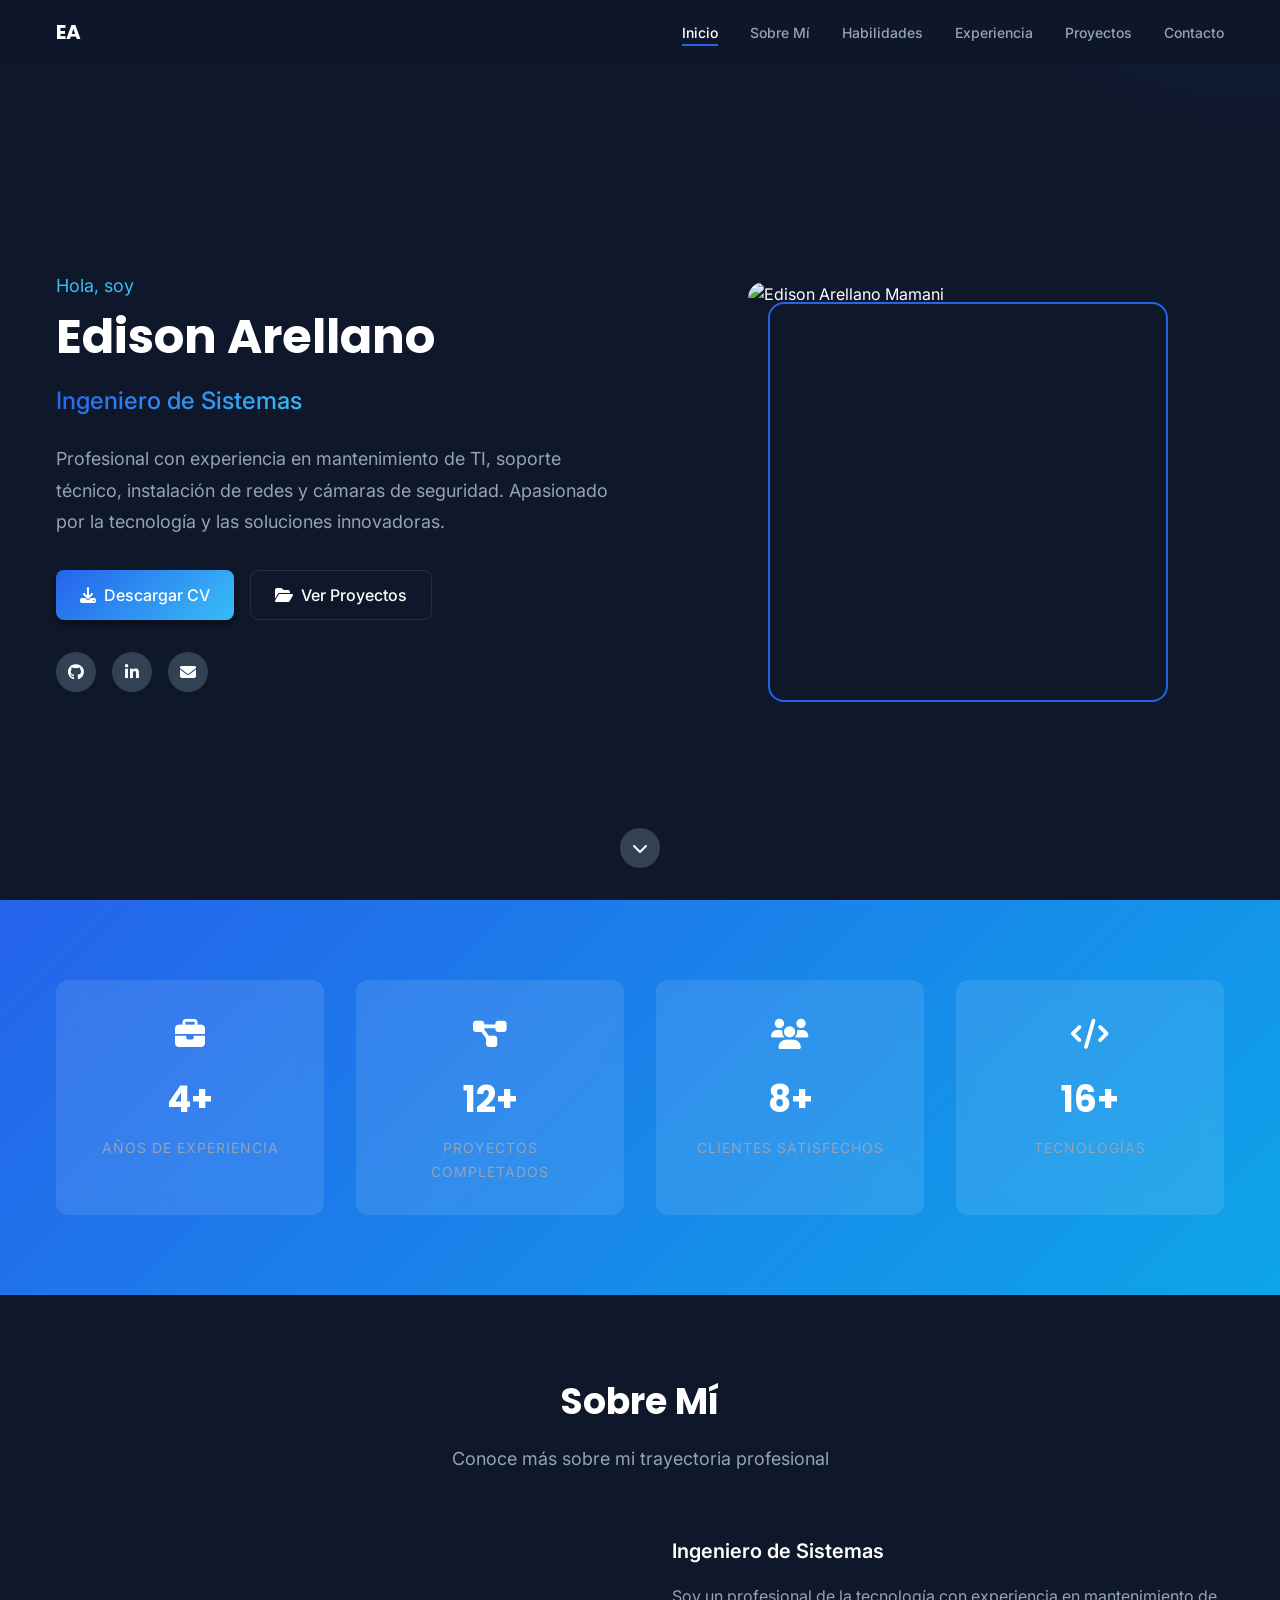
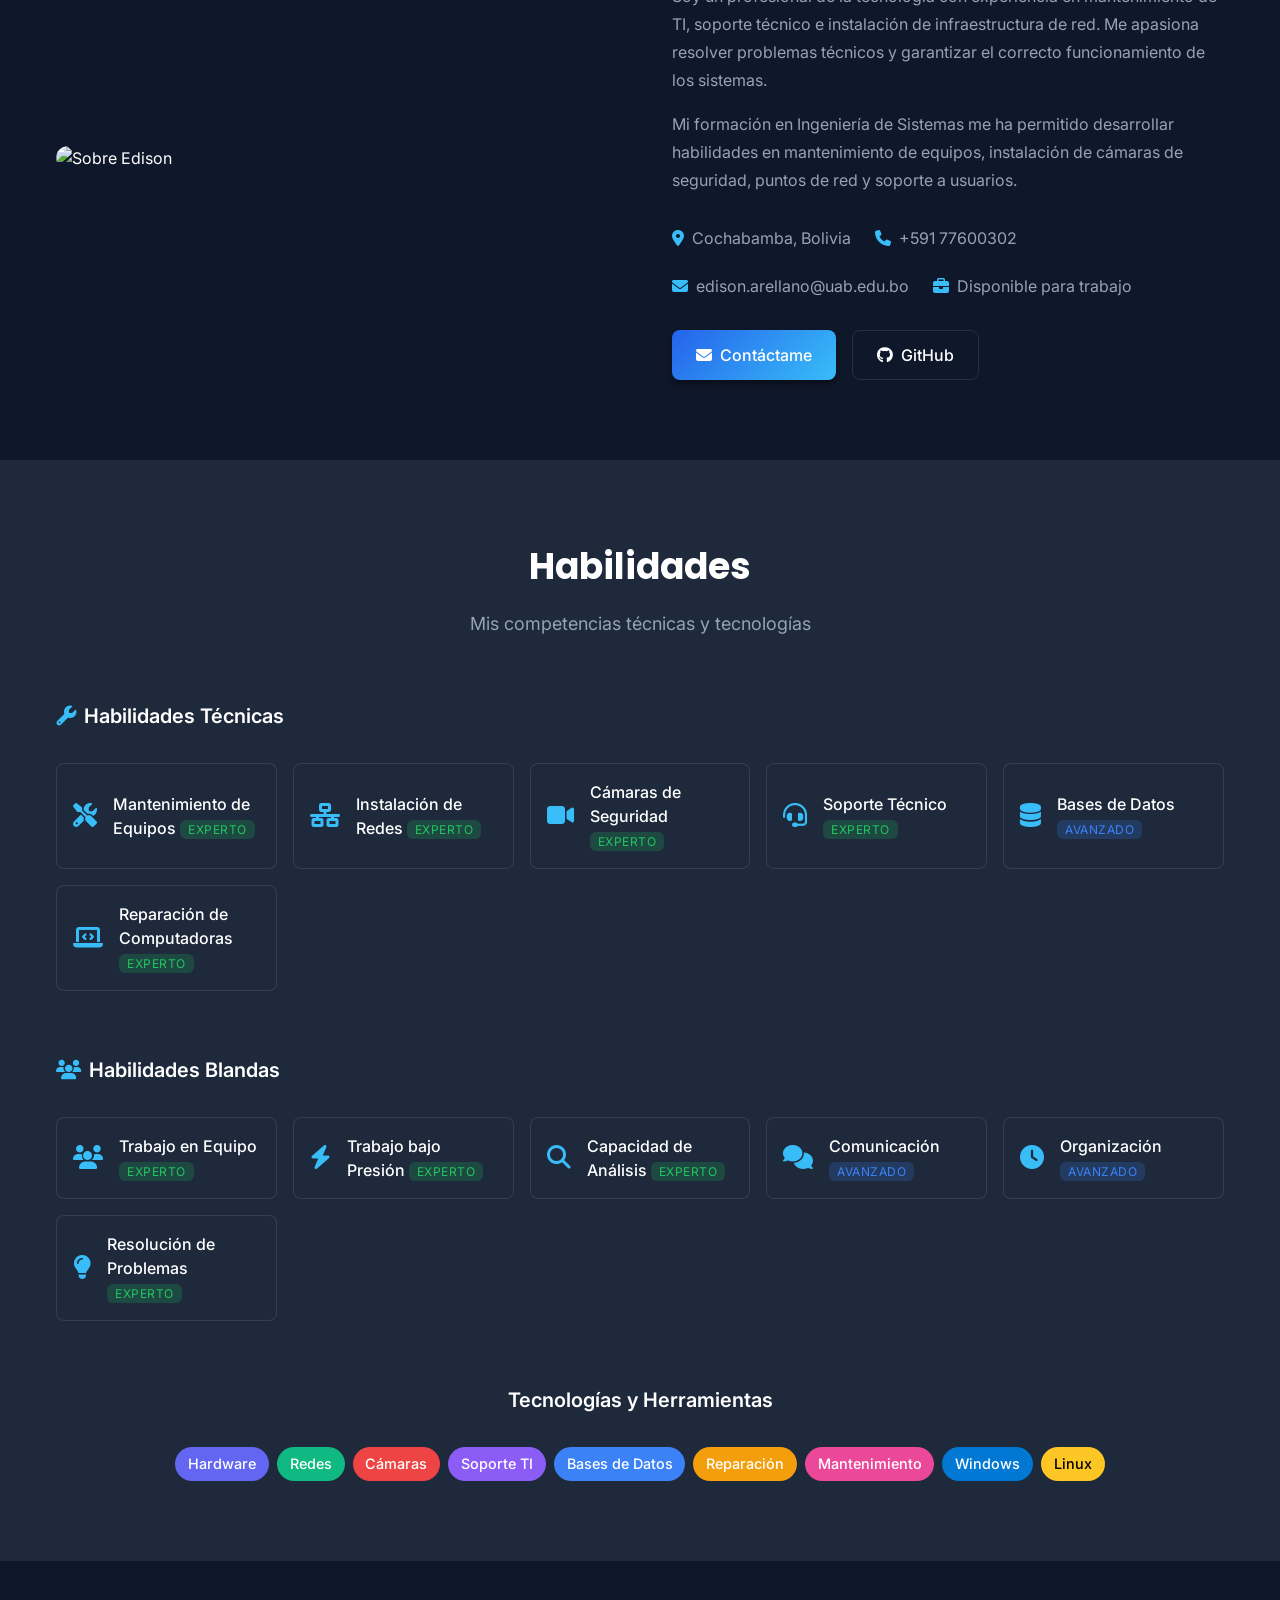
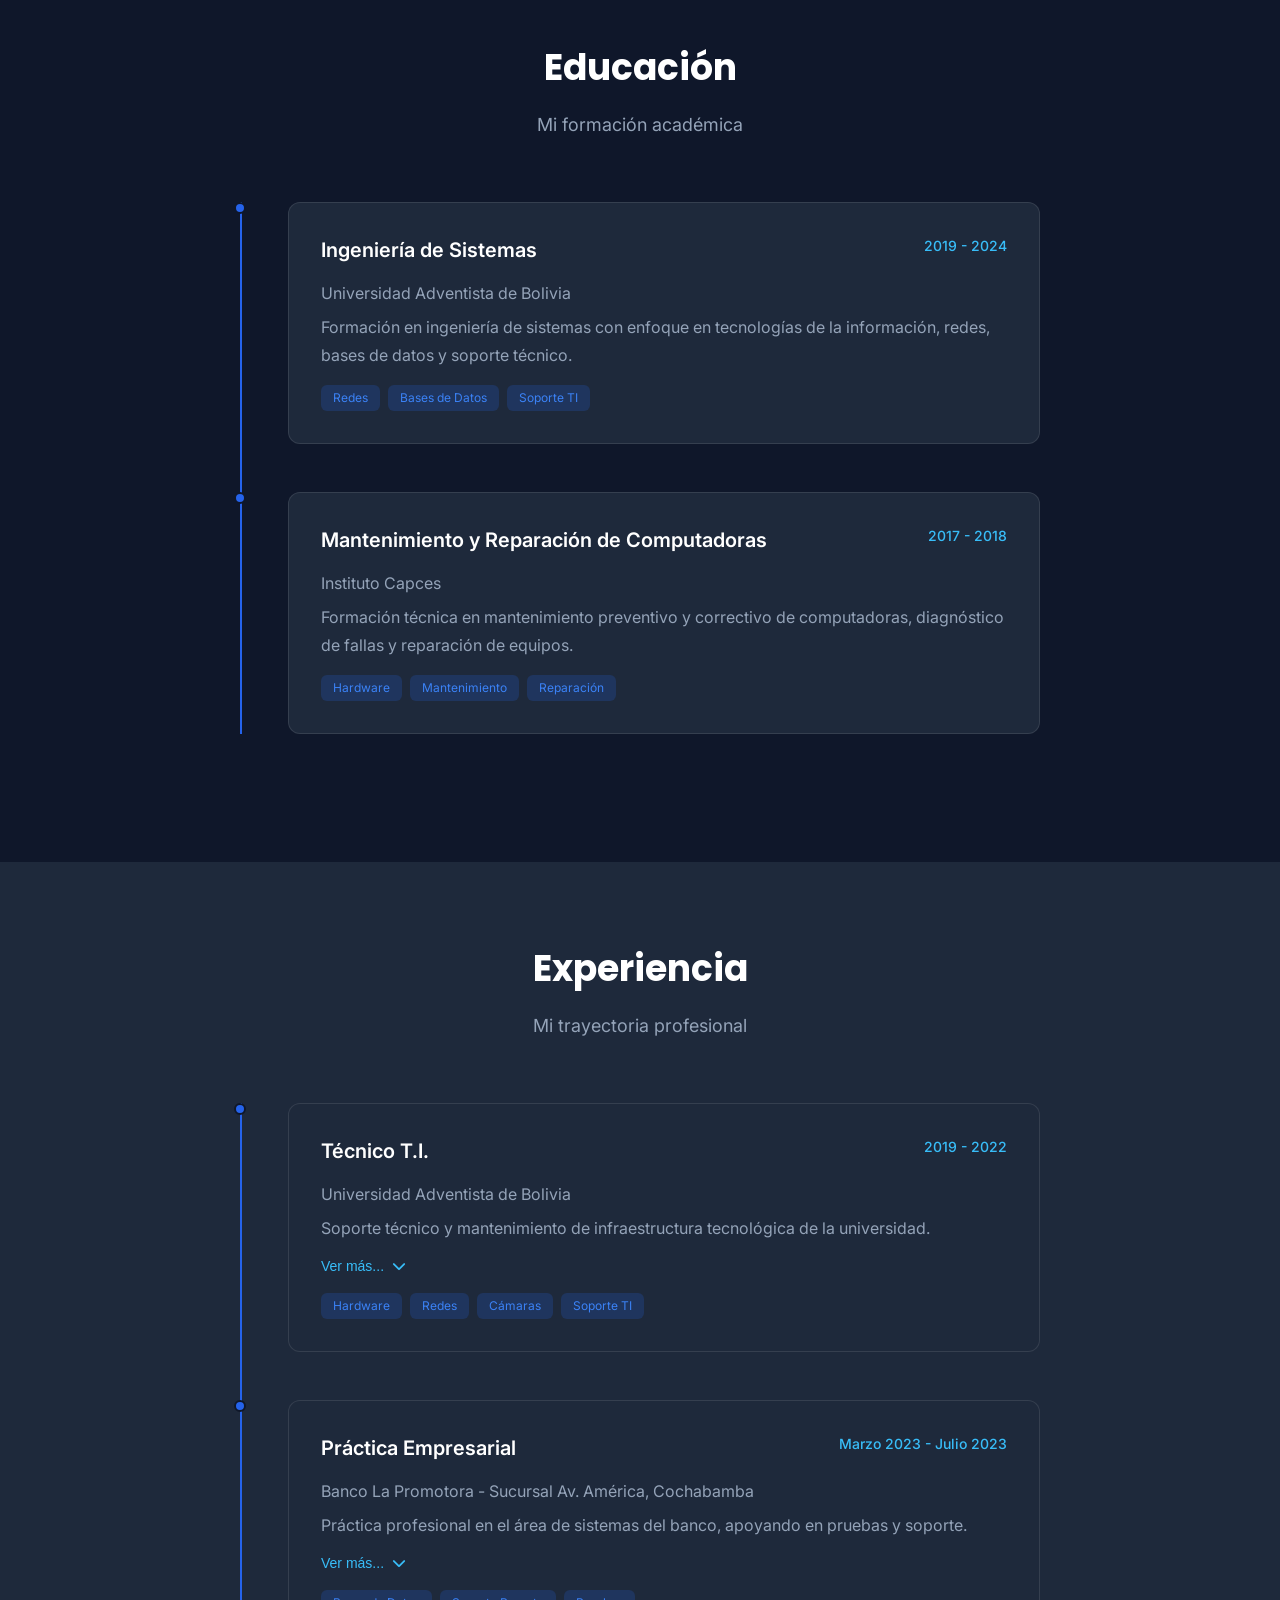
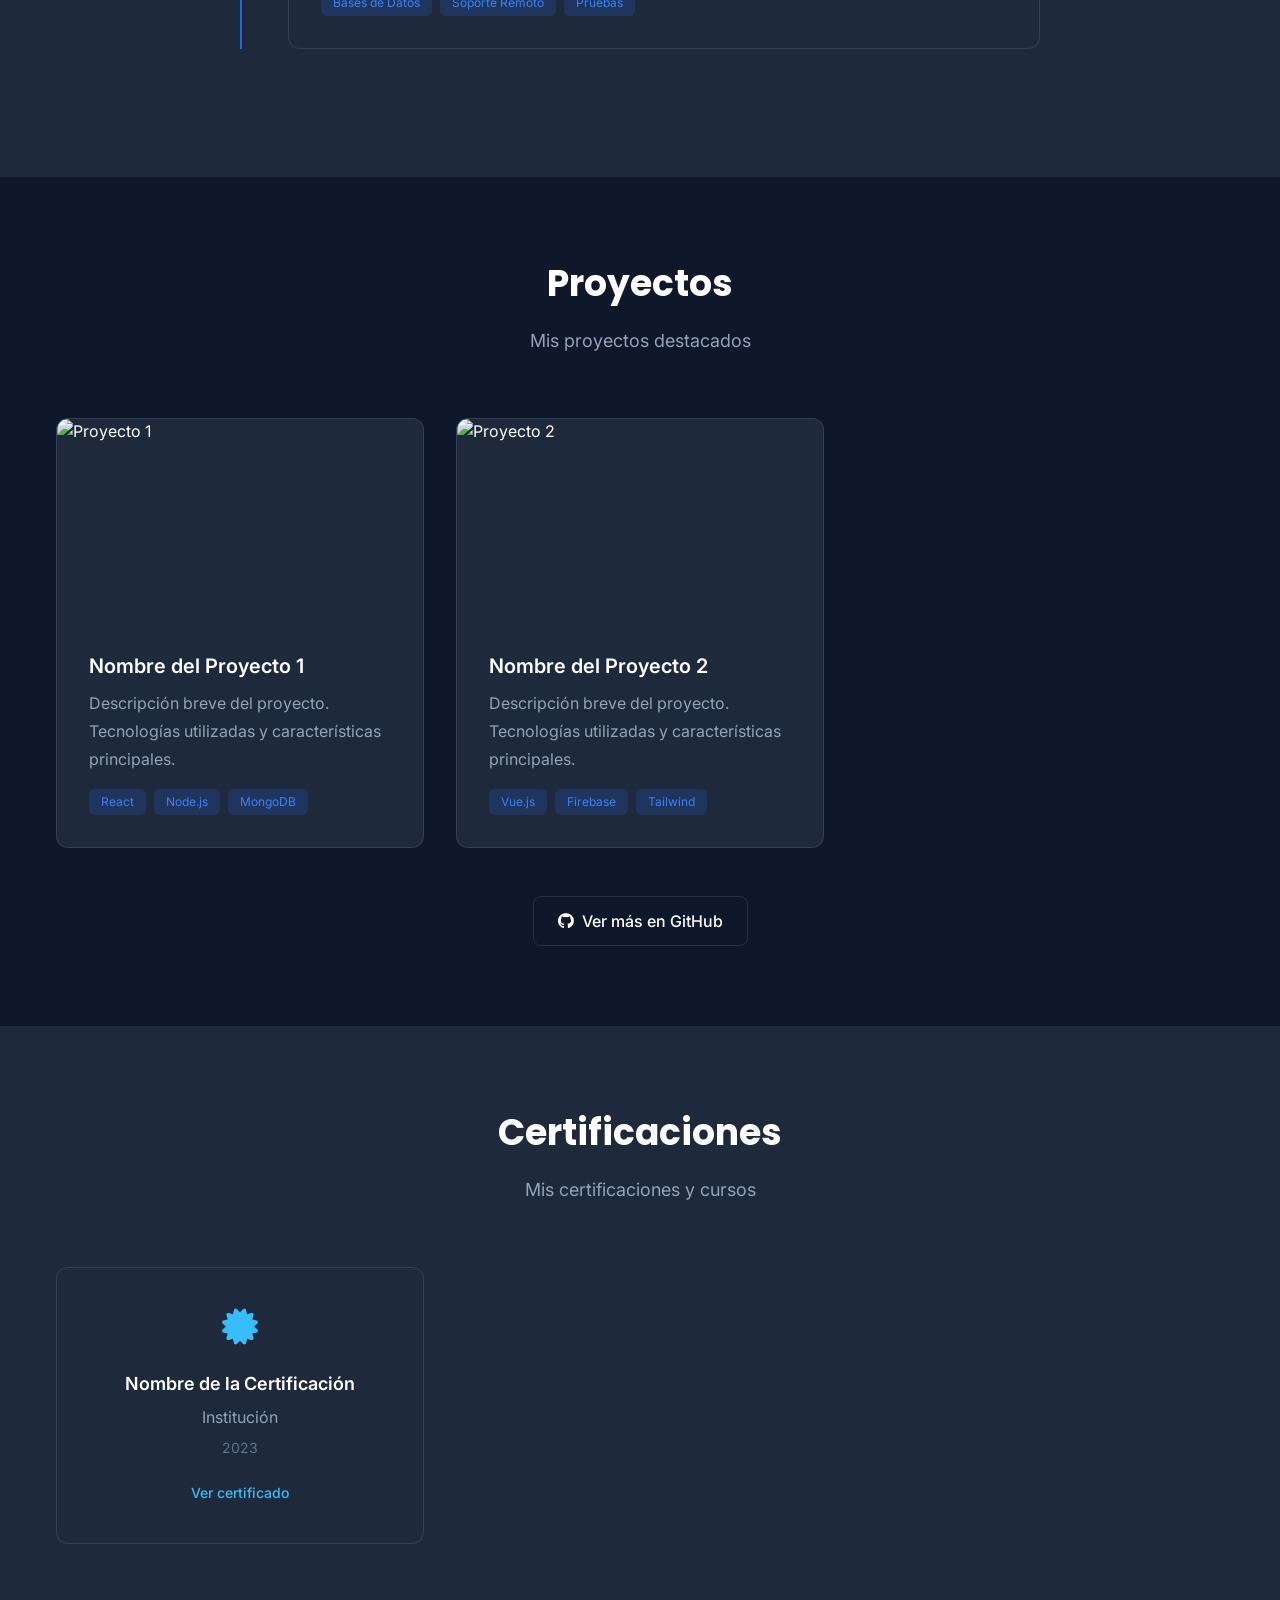
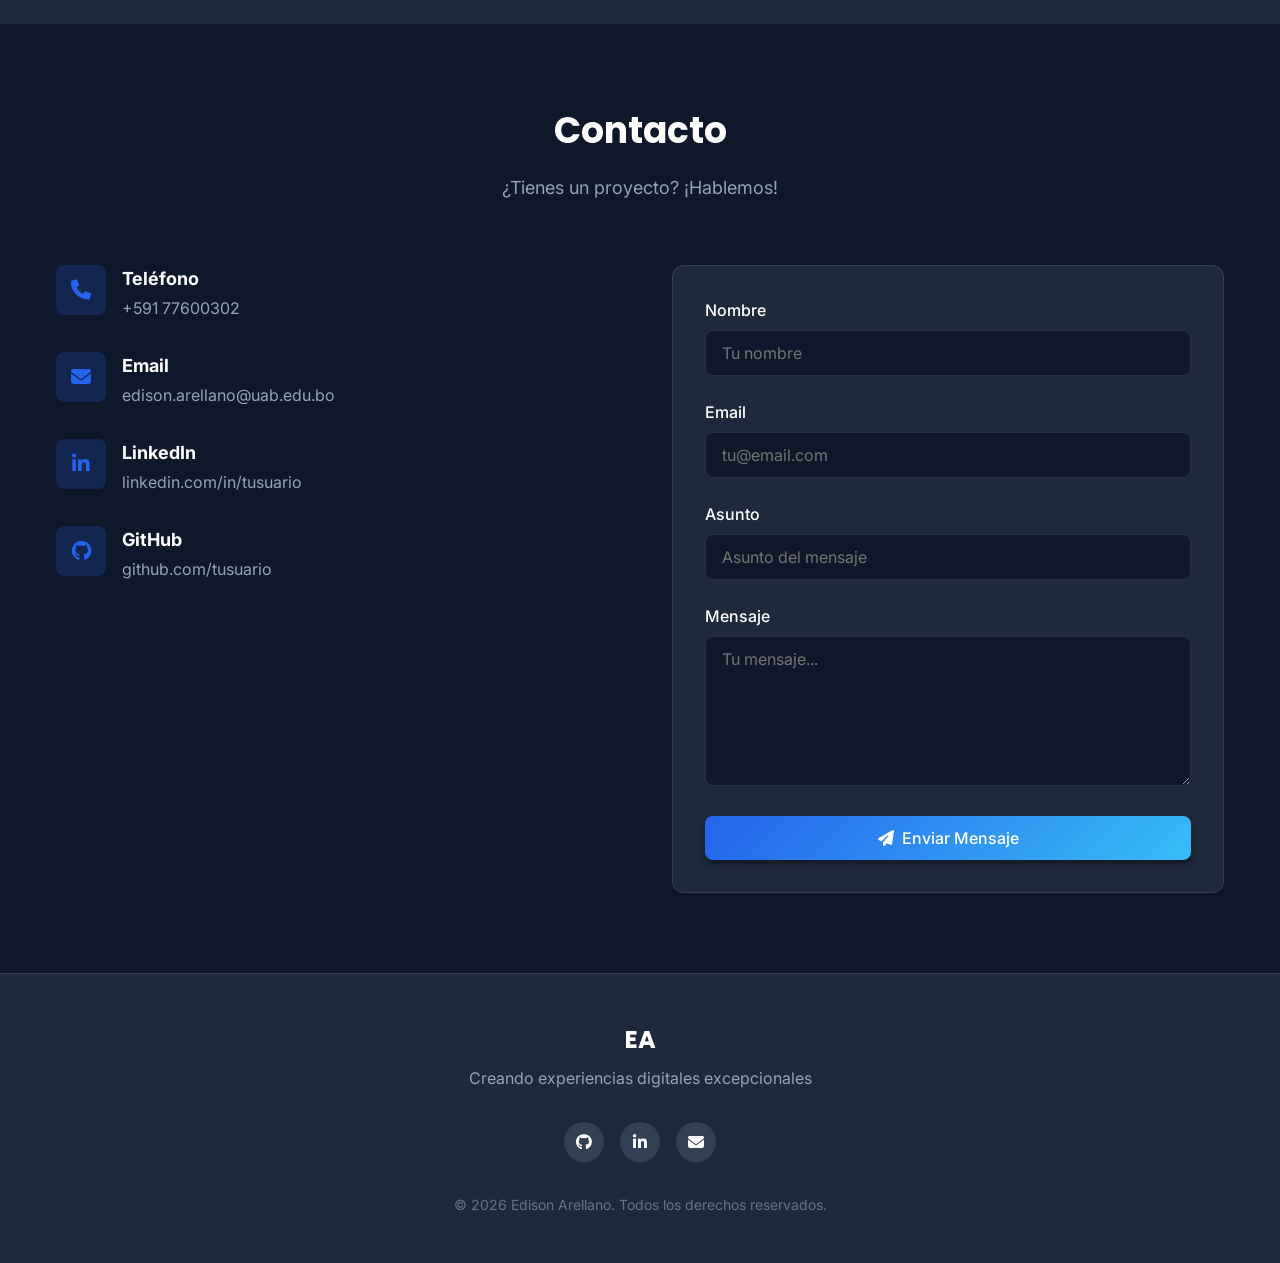
==== index.html @ 8a0ac55f "feat: initial portfolio - Edison Arellano (Ingeniero de Sistemas)" ====
<!DOCTYPE html>
<html lang="es">
<head>
    <meta charset="UTF-8">
    <meta name="viewport" content="width=device-width, initial-scale=1.0">
    <meta http-equiv="X-UA-Compatible" content="ie=edge">
    
    <!-- SEO Meta Tags -->
    <title>Edison Arellano | Ingeniero de Sistemas</title>
    <meta name="description" content="Portafolio profesional de Edison Arellano - Ingeniero de Sistemas con experiencia en mantenimiento de TI, soporte técnico y desarrollo.">
    <meta name="keywords" content="Ingeniero de Sistemas, Técnico TI, Soporte Técnico, Mantenimiento de Computadoras, Redes, Seguridad, Bolivia">
    <meta name="author" content="Edison Arellano">
    
    <!-- Open Graph / Facebook -->
    <meta property="og:type" content="website">
    <meta property="og:url" content="https://tusuario.github.io/portfolio-cv/">
    <meta property="og:title" content="Edison Arellano | Portafolio Profesional">
    <meta property="og:description" content="Ingeniero de Sistemas con experiencia en mantenimiento de TI y soporte técnico.">
    <meta property="og:image" content="assets/images/profile.jpg">
    
    <!-- Twitter -->
    <meta name="twitter:card" content="summary_large_image">
    <meta name="twitter:url" content="https://tusuario.github.io/portfolio-cv/">
    <meta name="twitter:title" content="Edison Arellano | Portafolio Profesional">
    <meta name="twitter:description" content="Ingeniero de Sistemas con experiencia en mantenimiento de TI y soporte técnico.">
    <meta name="twitter:image" content="assets/images/profile.jpg">
    
    <!-- Favicon -->
    <link rel="icon" type="image/png" href="assets/icons/favicon.png">
    
    <!-- Google Fonts -->
    <link rel="preconnect" href="https://fonts.googleapis.com">
    <link rel="preconnect" href="https://fonts.gstatic.com" crossorigin>
    <link href="https://fonts.googleapis.com/css2?family=Inter:wght@300;400;500;600;700&family=Poppins:wght@400;500;600;700&display=swap" rel="stylesheet">
    
    <!-- Font Awesome -->
    <link rel="stylesheet" href="https://cdnjs.cloudflare.com/ajax/libs/font-awesome/6.4.0/css/all.min.css">
    
    <!-- AOS (Animate On Scroll) -->
    <link href="https://unpkg.com/aos@2.3.1/dist/aos.css" rel="stylesheet">
    
    <!-- Custom CSS -->
    <link rel="stylesheet" href="assets/css/variables.css">
    <link rel="stylesheet" href="assets/css/style.css">
    <link rel="stylesheet" href="assets/css/responsive.css">
    <link rel="stylesheet" href="assets/css/animations.css">
    
    <!-- Schema.org -->
    <script type="application/ld+json">
    {
        "@context": "https://schema.org",
        "@type": "Person",
        "name": "Edison Arellano",
        "jobTitle": "Ingeniero de Sistemas",
        "url": "https://tusuario.github.io/portfolio-cv",
        "sameAs": [
            "https://github.com/tusuario",
            "https://linkedin.com/in/tusuario"
        ],
        "email": "edison.arellano@uab.edu.bo",
        "telephone": "+59177600302",
        "address": {
            "@type": "PostalAddress",
            "addressLocality": "Cochabamba",
            "addressCountry": "Bolivia"
        },
        "alumniOf": {
            "@type": "EducationalOrganization",
            "name": "Universidad Adventista de Bolivia"
        }
    }
    </script>
</head>
<body>
    <!-- ============================================
         NAVBAR
         ============================================ -->
    <nav class="navbar" id="navbar">
        <div class="container">
            <a href="#" class="nav-logo">
                <span class="logo-text">EA</span>
            </a>
            
            <button class="nav-toggle" id="navToggle" aria-label="Toggle navigation">
                <span class="hamburger"></span>
            </button>
            
            <ul class="nav-menu" id="navMenu">
                <li class="nav-item">
                    <a href="#hero" class="nav-link active">Inicio</a>
                </li>
                <li class="nav-item">
                    <a href="#about" class="nav-link">Sobre Mí</a>
                </li>
                <li class="nav-item">
                    <a href="#skills" class="nav-link">Habilidades</a>
                </li>
                <li class="nav-item">
                    <a href="#experience" class="nav-link">Experiencia</a>
                </li>
                <li class="nav-item">
                    <a href="#projects" class="nav-link">Proyectos</a>
                </li>
                <li class="nav-item">
                    <a href="#contact" class="nav-link">Contacto</a>
                </li>
            </ul>
        </div>
    </nav>

    <!-- ============================================
         HERO SECTION
         ============================================ -->
    <section class="hero" id="hero">
        <div class="container">
            <div class="hero-content" data-aos="fade-up">
                <div class="hero-text">
                    <p class="hero-greeting">Hola, soy</p>
                    <h1 class="hero-name">Edison Arellano</h1>
                    <h2 class="hero-title"><span class="text-gradient">Ingeniero de Sistemas</span></h2>
                    <p class="hero-description">
                        Profesional con experiencia en mantenimiento de TI, soporte técnico, 
                        instalación de redes y cámaras de seguridad. Apasionado por la tecnología 
                        y las soluciones innovadoras.
                    </p>
                    
                    <div class="hero-buttons">
                        <a href="assets/files/CV-Edison-Arellano.pdf" download class="btn btn-primary">
                            <i class="fas fa-download"></i>
                            Descargar CV
                        </a>
                        <a href="#projects" class="btn btn-secondary">
                            <i class="fas fa-folder-open"></i>
                            Ver Proyectos
                        </a>
                    </div>
                    
                    <div class="hero-social">
                        <a href="https://github.com/tusuario" target="_blank" rel="noopener noreferrer" class="social-link" aria-label="GitHub">
                            <i class="fab fa-github"></i>
                        </a>
                        <a href="https://linkedin.com/in/tusuario" target="_blank" rel="noopener noreferrer" class="social-link" aria-label="LinkedIn">
                            <i class="fab fa-linkedin-in"></i>
                        </a>
                        <a href="mailto:edison.arellano@uab.edu.bo" class="social-link" aria-label="Email">
                            <i class="fas fa-envelope"></i>
                        </a>
                    </div>
                </div>
                
                <div class="hero-image" data-aos="fade-left" data-aos-delay="200">
                    <div class="image-wrapper">
                        <img src="assets/images/profile.jpg" alt="Edison Arellano Mamani" class="profile-img">
                        <div class="image-decoration"></div>
                    </div>
                </div>
            </div>
        </div>
        
        <div class="hero-scroll">
            <a href="#metrics" class="scroll-indicator" aria-label="Scroll down">
                <i class="fas fa-chevron-down"></i>
            </a>
        </div>
    </section>

    <!-- ============================================
         KEY METRICS SECTION
         ============================================ -->
    <section class="metrics" id="metrics">
        <div class="container">
            <div class="metrics-grid">
                <div class="metric-item" data-aos="fade-up" data-aos-delay="0">
                    <div class="metric-icon">
                        <i class="fas fa-briefcase"></i>
                    </div>
                    <span class="metric-value" data-count="5">0</span>
                    <span class="metric-label">Años de Experiencia</span>
                </div>
                
                <div class="metric-item" data-aos="fade-up" data-aos-delay="100">
                    <div class="metric-icon">
                        <i class="fas fa-project-diagram"></i>
                    </div>
                    <span class="metric-value" data-count="15">0</span>
                    <span class="metric-label">Proyectos Completados</span>
                </div>
                
                <div class="metric-item" data-aos="fade-up" data-aos-delay="200">
                    <div class="metric-icon">
                        <i class="fas fa-users"></i>
                    </div>
                    <span class="metric-value" data-count="10">0</span>
                    <span class="metric-label">Clientes Satisfechos</span>
                </div>
                
                <div class="metric-item" data-aos="fade-up" data-aos-delay="300">
                    <div class="metric-icon">
                        <i class="fas fa-code"></i>
                    </div>
                    <span class="metric-value" data-count="20">0</span>
                    <span class="metric-label">Tecnologías</span>
                </div>
            </div>
        </div>
    </section>

    <!-- ============================================
         ABOUT SECTION
         ============================================ -->
    <section class="about" id="about">
        <div class="container">
            <div class="section-header" data-aos="fade-up">
                <h2 class="section-title">Sobre Mí</h2>
                <p class="section-subtitle">Conoce más sobre mi trayectoria profesional</p>
            </div>
            
            <div class="about-content">
                <div class="about-image" data-aos="fade-right">
                    <div class="about-img-wrapper">
                        <img src="assets/images/about.jpg" alt="Sobre Edison" class="about-img">
                    </div>
                </div>
                
                <div class="about-text" data-aos="fade-left">
                    <h3 class="about-subtitle">Ingeniero de Sistemas</h3>
                    <p class="about-description">
                        Soy un profesional de la tecnología con experiencia en mantenimiento de TI, 
                        soporte técnico e instalación de infraestructura de red. Me apasiona resolver 
                        problemas técnicos y garantizar el correcto funcionamiento de los sistemas.
                    </p>
                    <p class="about-description">
                        Mi formación en Ingeniería de Sistemas me ha permitido desarrollar habilidades 
                        en mantenimiento de equipos, instalación de cámaras de seguridad, puntos de red 
                        y soporte a usuarios.
                    </p>
                    
                    <div class="about-info">
                        <div class="info-item">
                            <i class="fas fa-map-marker-alt"></i>
                            <span>Cochabamba, Bolivia</span>
                        </div>
                        <div class="info-item">
                            <i class="fas fa-phone"></i>
                            <span>+591 77600302</span>
                        </div>
                        <div class="info-item">
                            <i class="fas fa-envelope"></i>
                            <span>edison.arellano@uab.edu.bo</span>
                        </div>
                        <div class="info-item">
                            <i class="fas fa-briefcase"></i>
                            <span>Disponible para trabajo</span>
                        </div>
                    </div>
                    
                    <div class="about-buttons">
                        <a href="#contact" class="btn btn-primary">
                            <i class="fas fa-envelope"></i>
                            Contáctame
                        </a>
                        <a href="https://github.com/tusuario" target="_blank" rel="noopener noreferrer" class="btn btn-secondary">
                            <i class="fab fa-github"></i>
                            GitHub
                        </a>
                    </div>
                </div>
            </div>
        </div>
    </section>

    <!-- ============================================
         SKILLS SECTION
         ============================================ -->
    <section class="skills" id="skills">
        <div class="container">
            <div class="section-header" data-aos="fade-up">
                <h2 class="section-title">Habilidades</h2>
                <p class="section-subtitle">Mis competencias técnicas y tecnologías</p>
            </div>
            
            <div class="skills-content">
                <!-- Habilidades Técnicas -->
                <div class="skill-category" data-aos="fade-up">
                    <h3 class="category-title">
                        <i class="fas fa-wrench"></i>
                        Habilidades Técnicas
                    </h3>
                    <div class="skills-grid">
                        <div class="skill-item">
                            <div class="skill-icon">
                                <i class="fas fa-tools"></i>
                            </div>
                            <div class="skill-info">
                                <span class="skill-name">Mantenimiento de Equipos</span>
                                <span class="skill-level expert">Experto</span>
                            </div>
                        </div>
                        
                        <div class="skill-item">
                            <div class="skill-icon">
                                <i class="fas fa-network-wired"></i>
                            </div>
                            <div class="skill-info">
                                <span class="skill-name">Instalación de Redes</span>
                                <span class="skill-level expert">Experto</span>
                            </div>
                        </div>
                        
                        <div class="skill-item">
                            <div class="skill-icon">
                                <i class="fas fa-video"></i>
                            </div>
                            <div class="skill-info">
                                <span class="skill-name">Cámaras de Seguridad</span>
                                <span class="skill-level expert">Experto</span>
                            </div>
                        </div>
                        
                        <div class="skill-item">
                            <div class="skill-icon">
                                <i class="fas fa-headset"></i>
                            </div>
                            <div class="skill-info">
                                <span class="skill-name">Soporte Técnico</span>
                                <span class="skill-level expert">Experto</span>
                            </div>
                        </div>
                        
                        <div class="skill-item">
                            <div class="skill-icon">
                                <i class="fas fa-database"></i>
                            </div>
                            <div class="skill-info">
                                <span class="skill-name">Bases de Datos</span>
                                <span class="skill-level advanced">Avanzado</span>
                            </div>
                        </div>
                        
                        <div class="skill-item">
                            <div class="skill-icon">
                                <i class="fas fa-laptop-code"></i>
                            </div>
                            <div class="skill-info">
                                <span class="skill-name">Reparación de Computadoras</span>
                                <span class="skill-level expert">Experto</span>
                            </div>
                        </div>
                    </div>
                </div>
                
                <!-- Habilidades Blandas -->
                <div class="skill-category" data-aos="fade-up" data-aos-delay="100">
                    <h3 class="category-title">
                        <i class="fas fa-users"></i>
                        Habilidades Blandas
                    </h3>
                    <div class="skills-grid">
                        <div class="skill-item">
                            <div class="skill-icon">
                                <i class="fas fa-users"></i>
                            </div>
                            <div class="skill-info">
                                <span class="skill-name">Trabajo en Equipo</span>
                                <span class="skill-level expert">Experto</span>
                            </div>
                        </div>
                        
                        <div class="skill-item">
                            <div class="skill-icon">
                                <i class="fas fa-bolt"></i>
                            </div>
                            <div class="skill-info">
                                <span class="skill-name">Trabajo bajo Presión</span>
                                <span class="skill-level expert">Experto</span>
                            </div>
                        </div>
                        
                        <div class="skill-item">
                            <div class="skill-icon">
                                <i class="fas fa-search"></i>
                            </div>
                            <div class="skill-info">
                                <span class="skill-name">Capacidad de Análisis</span>
                                <span class="skill-level expert">Experto</span>
                            </div>
                        </div>
                        
                        <div class="skill-item">
                            <div class="skill-icon">
                                <i class="fas fa-comments"></i>
                            </div>
                            <div class="skill-info">
                                <span class="skill-name">Comunicación</span>
                                <span class="skill-level advanced">Avanzado</span>
                            </div>
                        </div>
                        
                        <div class="skill-item">
                            <div class="skill-icon">
                                <i class="fas fa-clock"></i>
                            </div>
                            <div class="skill-info">
                                <span class="skill-name">Organización</span>
                                <span class="skill-level advanced">Avanzado</span>
                            </div>
                        </div>
                        
                        <div class="skill-item">
                            <div class="skill-icon">
                                <i class="fas fa-lightbulb"></i>
                            </div>
                            <div class="skill-info">
                                <span class="skill-name">Resolución de Problemas</span>
                                <span class="skill-level expert">Experto</span>
                            </div>
                        </div>
                    </div>
                </div>
            </div>
            
            <!-- Tech Pills -->
            <div class="tech-pills-section" data-aos="fade-up">
                <h3 class="tech-pills-title">Tecnologías y Herramientas</h3>
                <div class="tech-pills">
                    <span class="tech-pill hardware">Hardware</span>
                    <span class="tech-pill redes">Redes</span>
                    <span class="tech-pill camaras">Cámaras</span>
                    <span class="tech-pill soporte">Soporte TI</span>
                    <span class="tech-pill base-datos">Bases de Datos</span>
                    <span class="tech-pill reparacion">Reparación</span>
                    <span class="tech-pill mantenimiento">Mantenimiento</span>
                    <span class="tech-pill windows">Windows</span>
                    <span class="tech-pill linux">Linux</span>
                </div>
            </div>
        </div>
    </section>

    <!-- ============================================
         EDUCATION SECTION
         ============================================ -->
    <section class="education" id="education">
        <div class="container">
            <div class="section-header" data-aos="fade-up">
                <h2 class="section-title">Educación</h2>
                <p class="section-subtitle">Mi formación académica</p>
            </div>
            
            <div class="timeline">
                <div class="timeline-item" data-aos="fade-up">
                    <div class="timeline-dot"></div>
                    <div class="timeline-content">
                        <div class="timeline-header">
                            <h3 class="timeline-title">Ingeniería de Sistemas</h3>
                            <span class="timeline-date">2019 - 2024</span>
                        </div>
                        <p class="timeline-company">Universidad Adventista de Bolivia</p>
                        <p class="timeline-description">
                            Formación en ingeniería de sistemas con enfoque en tecnologías de la información, 
                            redes, bases de datos y soporte técnico.
                        </p>
                        <div class="tech-tags">
                            <span>Redes</span>
                            <span>Bases de Datos</span>
                            <span>Soporte TI</span>
                        </div>
                    </div>
                </div>
                
                <div class="timeline-item" data-aos="fade-up" data-aos-delay="100">
                    <div class="timeline-dot"></div>
                    <div class="timeline-content">
                        <div class="timeline-header">
                            <h3 class="timeline-title">Mantenimiento y Reparación de Computadoras</h3>
                            <span class="timeline-date">2017 - 2018</span>
                        </div>
                        <p class="timeline-company">Instituto Capces</p>
                        <p class="timeline-description">
                            Formación técnica en mantenimiento preventivo y correctivo de computadoras, 
                            diagnóstico de fallas y reparación de equipos.
                        </p>
                        <div class="tech-tags">
                            <span>Hardware</span>
                            <span>Mantenimiento</span>
                            <span>Reparación</span>
                        </div>
                    </div>
                </div>
            </div>
        </div>
    </section>

    <!-- ============================================
         EXPERIENCE SECTION
         ============================================ -->
    <section class="experience" id="experience">
        <div class="container">
            <div class="section-header" data-aos="fade-up">
                <h2 class="section-title">Experiencia</h2>
                <p class="section-subtitle">Mi trayectoria profesional</p>
            </div>
            
            <div class="timeline">
                <!-- Experiencia 1 -->
                <div class="timeline-item" data-aos="fade-up">
                    <div class="timeline-dot"></div>
                    <div class="timeline-content">
                        <div class="timeline-header">
                            <h3 class="timeline-title">Técnico T.I.</h3>
                            <span class="timeline-date">2019 - 2022</span>
                        </div>
                        <p class="timeline-company">Universidad Adventista de Bolivia</p>
                        <p class="timeline-description">
                            Soporte técnico y mantenimiento de infraestructura tecnológica de la universidad.
                        </p>
                        
                        <div class="timeline-details hidden">
                            <ul class="achievement-list">
                                <li>Mantenimiento y reparación de equipos de cómputo</li>
                                <li>Mantenimiento e instalación de cámaras de seguridad</li>
                                <li>Instalación de puntos de red</li>
                                <li>Soporte técnico a usuarios</li>
                            </ul>
                        </div>
                        
                        <button class="toggle-details-btn" data-target="details-1">
                            <span class="btn-text">Ver más...</span>
                            <i class="fas fa-chevron-down"></i>
                        </button>
                        
                        <div class="tech-tags">
                            <span>Hardware</span>
                            <span>Redes</span>
                            <span>Cámaras</span>
                            <span>Soporte TI</span>
                        </div>
                    </div>
                </div>
                
                <!-- Experiencia 2 -->
                <div class="timeline-item" data-aos="fade-up" data-aos-delay="100">
                    <div class="timeline-dot"></div>
                    <div class="timeline-content">
                        <div class="timeline-header">
                            <h3 class="timeline-title">Práctica Empresarial</h3>
                            <span class="timeline-date">Marzo 2023 - Julio 2023</span>
                        </div>
                        <p class="timeline-company">Banco La Promotora - Sucursal Av. América, Cochabamba</p>
                        <p class="timeline-description">
                            Práctica profesional en el área de sistemas del banco, apoyando en pruebas y soporte.
                        </p>
                        
                        <div class="timeline-details hidden">
                            <ul class="achievement-list">
                                <li>Pruebas al sistema del banco</li>
                                <li>Consultas básicas a la base de datos</li>
                                <li>Soporte remoto a las diferentes oficinas</li>
                            </ul>
                        </div>
                        
                        <button class="toggle-details-btn" data-target="details-2">
                            <span class="btn-text">Ver más...</span>
                            <i class="fas fa-chevron-down"></i>
                        </button>
                        
                        <div class="tech-tags">
                            <span>Bases de Datos</span>
                            <span>Soporte Remoto</span>
                            <span>Pruebas</span>
                        </div>
                    </div>
                </div>
            </div>
        </div>
    </section>

    <!-- ============================================
         PROJECTS SECTION
         ============================================ -->
    <section class="projects" id="projects">
        <div class="container">
            <div class="section-header" data-aos="fade-up">
                <h2 class="section-title">Proyectos</h2>
                <p class="section-subtitle">Mis proyectos destacados</p>
            </div>
            
            <div class="projects-grid">
                <!-- Project 1 -->
                <div class="project-card" data-aos="fade-up" data-aos-delay="0">
                    <div class="project-image">
                        <img src="assets/images/projects/project1.jpg" alt="Proyecto 1">
                        <div class="project-overlay">
                            <div class="project-links">
                                <a href="#" class="project-link" aria-label="Ver demo en vivo">
                                    <i class="fas fa-external-link-alt"></i>
                                </a>
                                <a href="#" class="project-link" aria-label="Ver código fuente">
                                    <i class="fab fa-github"></i>
                                </a>
                            </div>
                        </div>
                    </div>
                    <div class="project-content">
                        <h3 class="project-title">Nombre del Proyecto 1</h3>
                        <p class="project-description">
                            Descripción breve del proyecto. Tecnologías utilizadas y características principales.
                        </p>
                        <div class="project-tech">
                            <span>React</span>
                            <span>Node.js</span>
                            <span>MongoDB</span>
                        </div>
                    </div>
                </div>
                
                <!-- Project 2 -->
                <div class="project-card" data-aos="fade-up" data-aos-delay="100">
                    <div class="project-image">
                        <img src="assets/images/projects/project2.jpg" alt="Proyecto 2">
                        <div class="project-overlay">
                            <div class="project-links">
                                <a href="#" class="project-link" aria-label="Ver demo en vivo">
                                    <i class="fas fa-external-link-alt"></i>
                                </a>
                                <a href="#" class="project-link" aria-label="Ver código fuente">
                                    <i class="fab fa-github"></i>
                                </a>
                            </div>
                        </div>
                    </div>
                    <div class="project-content">
                        <h3 class="project-title">Nombre del Proyecto 2</h3>
                        <p class="project-description">
                            Descripción breve del proyecto. Tecnologías utilizadas y características principales.
                        </p>
                        <div class="project-tech">
                            <span>Vue.js</span>
                            <span>Firebase</span>
                            <span>Tailwind</span>
                        </div>
                    </div>
                </div>
            </div>
            
            <div class="projects-cta" data-aos="fade-up">
                <a href="https://github.com/tusuario" target="_blank" rel="noopener noreferrer" class="btn btn-secondary">
                    <i class="fab fa-github"></i>
                    Ver más en GitHub
                </a>
            </div>
        </div>
    </section>

    <!-- ============================================
         CERTIFICATIONS SECTION
         ============================================ -->
    <section class="certifications" id="certifications">
        <div class="container">
            <div class="section-header" data-aos="fade-up">
                <h2 class="section-title">Certificaciones</h2>
                <p class="section-subtitle">Mis certificaciones y cursos</p>
            </div>
            
            <div class="certifications-grid">
                <div class="certification-card" data-aos="fade-up">
                    <div class="certification-icon">
                        <i class="fas fa-certificate"></i>
                    </div>
                    <h3 class="certification-title">Nombre de la Certificación</h3>
                    <p class="certification-institution">Institución</p>
                    <p class="certification-date">2023</p>
                    <a href="#" class="btn btn-small" target="_blank" rel="noopener noreferrer">
                        Ver certificado
                    </a>
                </div>
            </div>
        </div>
    </section>

    <!-- ============================================
         CONTACT SECTION
         ============================================ -->
    <section class="contact" id="contact">
        <div class="container">
            <div class="section-header" data-aos="fade-up">
                <h2 class="section-title">Contacto</h2>
                <p class="section-subtitle">¿Tienes un proyecto? ¡Hablemos!</p>
            </div>
            
            <div class="contact-content">
                <div class="contact-info" data-aos="fade-right">
                    <div class="contact-item">
                        <div class="contact-icon">
                            <i class="fas fa-phone"></i>
                        </div>
                        <div class="contact-details">
                            <h4>Teléfono</h4>
                            <a href="tel:+59177600302">+591 77600302</a>
                        </div>
                    </div>
                    
                    <div class="contact-item">
                        <div class="contact-icon">
                            <i class="fas fa-envelope"></i>
                        </div>
                        <div class="contact-details">
                            <h4>Email</h4>
                            <a href="mailto:edison.arellano@uab.edu.bo">edison.arellano@uab.edu.bo</a>
                        </div>
                    </div>
                    
                    <div class="contact-item">
                        <div class="contact-icon">
                            <i class="fab fa-linkedin-in"></i>
                        </div>
                        <div class="contact-details">
                            <h4>LinkedIn</h4>
                            <a href="https://linkedin.com/in/tusuario" target="_blank" rel="noopener noreferrer">
                                linkedin.com/in/tusuario
                            </a>
                        </div>
                    </div>
                    
                    <div class="contact-item">
                        <div class="contact-icon">
                            <i class="fab fa-github"></i>
                        </div>
                        <div class="contact-details">
                            <h4>GitHub</h4>
                            <a href="https://github.com/tusuario" target="_blank" rel="noopener noreferrer">
                                github.com/tusuario
                            </a>
                        </div>
                    </div>
                </div>
                
                <form class="contact-form" data-aos="fade-left" id="contactForm">
                    <div class="form-group">
                        <label for="name">Nombre</label>
                        <input type="text" id="name" name="name" required placeholder="Tu nombre">
                    </div>
                    
                    <div class="form-group">
                        <label for="email">Email</label>
                        <input type="email" id="email" name="email" required placeholder="tu@email.com">
                    </div>
                    
                    <div class="form-group">
                        <label for="subject">Asunto</label>
                        <input type="text" id="subject" name="subject" required placeholder="Asunto del mensaje">
                    </div>
                    
                    <div class="form-group">
                        <label for="message">Mensaje</label>
                        <textarea id="message" name="message" rows="5" required placeholder="Tu mensaje..."></textarea>
                    </div>
                    
                    <button type="submit" class="btn btn-primary btn-block">
                        <i class="fas fa-paper-plane"></i>
                        Enviar Mensaje
                    </button>
                </form>
            </div>
        </div>
    </section>

    <!-- ============================================
         FOOTER
         ============================================ -->
    <footer class="footer">
        <div class="container">
            <div class="footer-content">
                <div class="footer-logo">
                    <span class="logo-text">EA</span>
                    <p class="footer-tagline">Creando experiencias digitales excepcionales</p>
                </div>
                
                <div class="footer-social">
                    <a href="https://github.com/tusuario" target="_blank" rel="noopener noreferrer" class="social-link" aria-label="GitHub">
                        <i class="fab fa-github"></i>
                    </a>
                    <a href="https://linkedin.com/in/tusuario" target="_blank" rel="noopener noreferrer" class="social-link" aria-label="LinkedIn">
                        <i class="fab fa-linkedin-in"></i>
                    </a>
                    <a href="mailto:edison.arellano@email.com" class="social-link" aria-label="Email">
                        <i class="fas fa-envelope"></i>
                    </a>
                </div>
                
                <div class="footer-copyright">
                    <p>&copy; 2026 Edison Arellano. Todos los derechos reservados.</p>
                </div>
            </div>
        </div>
    </footer>

    <!-- Back to Top Button -->
    <a href="#hero" class="back-to-top" id="backToTop" aria-label="Volver arriba">
        <i class="fas fa-arrow-up"></i>
    </a>

    <!-- Scripts -->
    <script src="https://unpkg.com/aos@2.3.1/dist/aos.js"></script>
    <script src="assets/js/main.js"></script>
</body>
</html>
---- assets/css/variables.css ----
/* ============================================
   VARIABLES.CSS - CSS Custom Properties
   Portfolio CV - Edison Arellano Mamani
   ============================================ */

/* ============================================
   COLORES
   ============================================ */
:root {
    /* Colores principales */
    --color-primary: #2563EB;
    --color-primary-light: #3B82F6;
    --color-primary-dark: #1D4ED8;
    --color-primary-rgb: 37, 99, 235;

    /* Colores de acento */
    --color-accent: #38BDF8;
    --color-accent-light: #7DD3FC;
    --color-accent-dark: #0EA5E9;
    --color-accent-rgb: 56, 189, 248;

    /* Colores de fondo */
    --color-bg-dark: #0F172A;
    --color-bg-medium: #1E293B;
    --color-bg-light: #334155;
    --color-bg-card: #1E293B;
    --color-bg-card-hover: #334155;

    /* Colores de texto */
    --color-text-primary: #FFFFFF;
    --color-text-secondary: #94A3B8;
    --color-text-muted: #64748B;

    /* Colores de estado */
    --color-success: #22C55E;
    --color-warning: #EAB308;
    --color-error: #EF4444;

    /* Colores de habilidades */
    --color-skill-expert: #22C55E;
    --color-skill-advanced: #3B82F6;
    --color-skill-intermediate: #EAB308;
    --color-skill-beginner: #6B7280;

    /* Gradientes */
    --gradient-primary: linear-gradient(135deg, var(--color-primary) 0%, var(--color-accent) 100%);
    --gradient-metrics: linear-gradient(135deg, var(--color-primary) 0%, var(--color-accent-dark) 100%);
    --gradient-card: linear-gradient(145deg, var(--color-bg-card) 0%, var(--color-bg-medium) 100%);

    /* Bordes */
    --border-color: rgba(255, 255, 255, 0.1);
    --border-color-light: rgba(255, 255, 255, 0.15);

    /* Sombras */
    --shadow-sm: 0 2px 4px rgba(0, 0, 0, 0.3);
    --shadow-md: 0 4px 6px rgba(0, 0, 0, 0.4);
    --shadow-lg: 0 10px 25px rgba(0, 0, 0, 0.5);
    --shadow-xl: 0 20px 40px rgba(0, 0, 0, 0.6);
    --shadow-glow: 0 0 20px rgba(var(--color-primary-rgb), 0.3);
    --shadow-glow-accent: 0 0 20px rgba(var(--color-accent-rgb), 0.3);
}

/* ============================================
   TIPOGRAFÍA
   ============================================ */
:root {
    /* Fuentes */
    --font-primary: 'Inter', -apple-system, BlinkMacSystemFont, 'Segoe UI', Roboto, Oxygen, Ubuntu, sans-serif;
    --font-heading: 'Poppins', var(--font-primary);

    /* Tamaños de fuente */
    --text-xs: 0.75rem;
    --text-sm: 0.875rem;
    --text-base: 1rem;
    --text-lg: 1.125rem;
    --text-xl: 1.25rem;
    --text-2xl: 1.5rem;
    --text-3xl: 1.875rem;
    --text-4xl: 2.25rem;
    --text-5xl: 3rem;
    --text-6xl: 3.75rem;
    --text-7xl: 4.5rem;

    /* Pesos de fuente */
    --font-light: 300;
    --font-normal: 400;
    --font-medium: 500;
    --font-semibold: 600;
    --font-bold: 700;

    /* Altura de línea */
    --leading-tight: 1.25;
    --leading-normal: 1.5;
    --leading-relaxed: 1.75;
}

/* ============================================
   ESPACIADO
   ============================================ */
:root {
    --spacing-xs: 0.25rem;
    --spacing-sm: 0.5rem;
    --spacing-md: 1rem;
    --spacing-lg: 1.5rem;
    --spacing-xl: 2rem;
    --spacing-2xl: 3rem;
    --spacing-3xl: 4rem;
    --spacing-4xl: 6rem;

    /* Secciones */
    --section-padding: 5rem 0;
    --section-padding-sm: 3rem 0;
}

/* ============================================
   BORDES Y BORDER-RADIUS
   ============================================ */
:root {
    --border-radius-sm: 0.375rem;
    --border-radius-md: 0.5rem;
    --border-radius-lg: 0.75rem;
    --border-radius-xl: 1rem;
    --border-radius-2xl: 1.5rem;
    --border-radius-full: 9999px;
}

/* ============================================
   TRANSICIONES
   ============================================ */
:root {
    --transition-fast: 150ms ease;
    --transition-base: 250ms ease;
    --transition-slow: 350ms ease;
    --transition-spring: 500ms cubic-bezier(0.34, 1.56, 0.64, 1);
}

/* ============================================
   BREAKPOINTS
   ============================================ */
:root {
    --breakpoint-sm: 576px;
    --breakpoint-md: 768px;
    --breakpoint-lg: 992px;
    --breakpoint-xl: 1200px;
    --breakpoint-2xl: 1400px;
}

/* ============================================
   Z-INDEX
   ============================================ */
:root {
    --z-dropdown: 100;
    --z-sticky: 200;
    --z-fixed: 300;
    --z-modal-backdrop: 400;
    --z-modal: 500;
    --z-tooltip: 600;
}

/* ============================================
   CONTENEDOR
   ============================================ */
:root {
    --container-max-width: 1200px;
    --container-padding: 1rem;
}

/* ============================================
   NAVBAR
   ============================================ */
:root {
    --navbar-height: 4rem;
    --navbar-bg: rgba(15, 23, 42, 0.95);
    --navbar-blur: blur(10px);
}

/* ============================================
   SKILL LEVELS
   ============================================ */
:root {
    --skill-level-height: 6px;
    --skill-level-bg: rgba(255, 255, 255, 0.1);
}

/* ============================================
   TECH PILLS
   ============================================ */
:root {
    --pill-padding: 0.4rem 0.8rem;
    --pill-font-size: 0.9rem;
    --pill-border-radius: 20px;
}

/* ============================================
   TIMELINE
   ============================================ */
:root {
    --timeline-line-width: 2px;
    --timeline-dot-size: 12px;
    --timeline-line-color: var(--color-primary);
}
---- assets/css/style.css ----
/* ============================================
   STYLE.CSS - Main Styles
   Portfolio CV - Edison Arellano Mamani
   ============================================ */

/* ============================================
   RESET & BASE STYLES
   ============================================ */
*,
*::before,
*::after {
    margin: 0;
    padding: 0;
    box-sizing: border-box;
}

html {
    scroll-behavior: smooth;
    scroll-padding-top: var(--navbar-height);
}

body {
    font-family: var(--font-primary);
    font-size: var(--text-base);
    line-height: var(--leading-normal);
    color: var(--color-text-primary);
    background-color: var(--color-bg-dark);
    overflow-x: hidden;
}

a {
    color: var(--color-accent);
    text-decoration: none;
    transition: color var(--transition-fast);
}

a:hover {
    color: var(--color-accent-light);
}

img {
    max-width: 100%;
    height: auto;
    display: block;
}

ul {
    list-style: none;
}

/* ============================================
   UTILITY CLASSES
   ============================================ */
.container {
    width: 100%;
    max-width: var(--container-max-width);
    margin: 0 auto;
    padding: 0 var(--container-padding);
}

.text-gradient {
    background: var(--gradient-primary);
    -webkit-background-clip: text;
    -webkit-text-fill-color: transparent;
    background-clip: text;
}

.hidden {
    display: none !important;
}

/* ============================================
   BUTTONS
   ============================================ */
.btn {
    display: inline-flex;
    align-items: center;
    justify-content: center;
    gap: var(--spacing-sm);
    padding: 0.75rem 1.5rem;
    font-family: var(--font-primary);
    font-size: var(--text-base);
    font-weight: var(--font-medium);
    border-radius: var(--border-radius-md);
    border: none;
    cursor: pointer;
    transition: all var(--transition-base);
    text-decoration: none;
}

.btn-primary {
    background: var(--gradient-primary);
    color: var(--color-text-primary);
    box-shadow: var(--shadow-md);
}

.btn-primary:hover {
    transform: translateY(-2px);
    box-shadow: var(--shadow-lg);
    color: var(--color-text-primary);
}

.btn-secondary {
    background: transparent;
    color: var(--color-text-primary);
    border: 1px solid var(--border-color);
}

.btn-secondary:hover {
    background: var(--color-bg-light);
    border-color: var(--border-color-light);
    color: var(--color-text-primary);
}

.btn-small {
    padding: 0.5rem 1rem;
    font-size: var(--text-sm);
}

.btn-block {
    width: 100%;
}

/* ============================================
   NAVBAR
   ============================================ */
.navbar {
    position: fixed;
    top: 0;
    left: 0;
    width: 100%;
    height: var(--navbar-height);
    background: var(--navbar-bg);
    backdrop-filter: var(--navbar-blur);
    -webkit-backdrop-filter: var(--navbar-blur);
    z-index: var(--z-fixed);
    transition: all var(--transition-base);
}

.navbar .container {
    display: flex;
    align-items: center;
    justify-content: space-between;
    height: 100%;
}

.nav-logo {
    display: flex;
    align-items: center;
}

.logo-text {
    font-family: var(--font-heading);
    font-size: var(--text-xl);
    font-weight: var(--font-bold);
    color: var(--color-text-primary);
}

.nav-menu {
    display: flex;
    align-items: center;
    gap: var(--spacing-xl);
}

.nav-link {
    font-size: var(--text-sm);
    font-weight: var(--font-medium);
    color: var(--color-text-secondary);
    transition: color var(--transition-fast);
}

.nav-link:hover,
.nav-link.active {
    color: var(--color-text-primary);
}

.nav-toggle {
    display: none;
    flex-direction: column;
    gap: 5px;
    background: none;
    border: none;
    cursor: pointer;
    padding: var(--spacing-sm);
}

.hamburger {
    width: 25px;
    height: 2px;
    background: var(--color-text-primary);
    transition: all var(--transition-base);
}

/* ============================================
   HERO SECTION
   ============================================ */
.hero {
    min-height: 100vh;
    display: flex;
    align-items: center;
    padding: var(--navbar-height) 0 0;
    position: relative;
    overflow: hidden;
}

.hero::before {
    content: '';
    position: absolute;
    top: -50%;
    right: -20%;
    width: 600px;
    height: 600px;
    background: radial-gradient(circle, rgba(var(--color-primary-rgb), 0.15) 0%, transparent 70%);
    border-radius: 50%;
    pointer-events: none;
}

.hero .container {
    display: flex;
    align-items: center;
    justify-content: space-between;
    gap: var(--spacing-3xl);
}

.hero-content {
    display: flex;
    align-items: center;
    justify-content: space-between;
    gap: var(--spacing-3xl);
    width: 100%;
}

.hero-text {
    flex: 1;
    max-width: 600px;
}

.hero-greeting {
    font-size: var(--text-lg);
    color: var(--color-accent);
    margin-bottom: var(--spacing-sm);
}

.hero-name {
    font-family: var(--font-heading);
    font-size: var(--text-5xl);
    font-weight: var(--font-bold);
    line-height: var(--leading-tight);
    margin-bottom: var(--spacing-md);
}

.hero-title {
    font-size: var(--text-2xl);
    font-weight: var(--font-medium);
    color: var(--color-text-secondary);
    margin-bottom: var(--spacing-lg);
}

.hero-description {
    font-size: var(--text-lg);
    color: var(--color-text-secondary);
    line-height: var(--leading-relaxed);
    margin-bottom: var(--spacing-xl);
}

.hero-buttons {
    display: flex;
    gap: var(--spacing-md);
    margin-bottom: var(--spacing-xl);
}

.hero-social {
    display: flex;
    gap: var(--spacing-md);
}

.social-link {
    display: flex;
    align-items: center;
    justify-content: center;
    width: 40px;
    height: 40px;
    border-radius: var(--border-radius-full);
    background: var(--color-bg-light);
    color: var(--color-text-primary);
    transition: all var(--transition-base);
}

.social-link:hover {
    background: var(--color-primary);
    color: var(--color-text-primary);
    transform: translateY(-3px);
}

.hero-image {
    flex: 1;
    display: flex;
    justify-content: center;
}

.image-wrapper {
    position: relative;
    width: 400px;
    height: 400px;
}

.profile-img {
    width: 100%;
    height: 100%;
    object-fit: cover;
    border-radius: var(--border-radius-xl);
    position: relative;
    z-index: 1;
}

.image-decoration {
    position: absolute;
    top: 20px;
    right: -20px;
    width: 100%;
    height: 100%;
    border: 2px solid var(--color-primary);
    border-radius: var(--border-radius-xl);
    z-index: 0;
}

.hero-scroll {
    position: absolute;
    bottom: var(--spacing-xl);
    left: 50%;
    transform: translateX(-50%);
}

.scroll-indicator {
    display: flex;
    align-items: center;
    justify-content: center;
    width: 40px;
    height: 40px;
    border-radius: var(--border-radius-full);
    background: var(--color-bg-light);
    color: var(--color-text-primary);
    animation: bounce 2s infinite;
}

@keyframes bounce {
    0%, 20%, 50%, 80%, 100% {
        transform: translateY(0);
    }
    40% {
        transform: translateY(-10px);
    }
    60% {
        transform: translateY(-5px);
    }
}

/* ============================================
   KEY METRICS SECTION
   ============================================ */
.metrics {
    padding: var(--section-padding);
    background: var(--gradient-metrics);
}

.metrics-grid {
    display: grid;
    grid-template-columns: repeat(4, 1fr);
    gap: var(--spacing-xl);
}

.metric-item {
    text-align: center;
    padding: var(--spacing-xl);
    background: rgba(255, 255, 255, 0.1);
    border-radius: var(--border-radius-lg);
    backdrop-filter: blur(10px);
    transition: all var(--transition-base);
}

.metric-item:hover {
    transform: translateY(-5px);
    background: rgba(255, 255, 255, 0.15);
}

.metric-icon {
    font-size: var(--text-3xl);
    color: var(--color-text-primary);
    margin-bottom: var(--spacing-md);
}

.metric-value {
    display: block;
    font-family: var(--font-heading);
    font-size: var(--text-4xl);
    font-weight: var(--font-bold);
    color: var(--color-text-primary);
    margin-bottom: var(--spacing-sm);
}

.metric-label {
    font-size: var(--text-sm);
    color: var(--color-text-secondary);
    text-transform: uppercase;
    letter-spacing: 1px;
}

/* ============================================
   ABOUT SECTION
   ============================================ */
.about {
    padding: var(--section-padding);
}

.section-header {
    text-align: center;
    margin-bottom: var(--spacing-3xl);
}

.section-title {
    font-family: var(--font-heading);
    font-size: var(--text-4xl);
    font-weight: var(--font-bold);
    margin-bottom: var(--spacing-md);
}

.section-subtitle {
    font-size: var(--text-lg);
    color: var(--color-text-secondary);
}

.about-content {
    display: grid;
    grid-template-columns: 1fr 1fr;
    gap: var(--spacing-3xl);
    align-items: center;
}

.about-img-wrapper {
    position: relative;
    border-radius: var(--border-radius-xl);
    overflow: hidden;
}

.about-img {
    width: 100%;
    height: auto;
}

.about-subtitle {
    font-size: var(--text-xl);
    font-weight: var(--font-semibold);
    margin-bottom: var(--spacing-md);
}

.about-description {
    color: var(--color-text-secondary);
    margin-bottom: var(--spacing-md);
    line-height: var(--leading-relaxed);
}

.about-info {
    display: flex;
    flex-wrap: wrap;
    gap: var(--spacing-lg);
    margin: var(--spacing-xl) 0;
}

.info-item {
    display: flex;
    align-items: center;
    gap: var(--spacing-sm);
    color: var(--color-text-secondary);
}

.info-item i {
    color: var(--color-accent);
}

.about-buttons {
    display: flex;
    gap: var(--spacing-md);
}

/* ============================================
   SKILLS SECTION
   ============================================ */
.skills {
    padding: var(--section-padding);
    background: var(--color-bg-medium);
}

.skill-category {
    margin-bottom: var(--spacing-3xl);
}

.category-title {
    display: flex;
    align-items: center;
    gap: var(--spacing-sm);
    font-size: var(--text-xl);
    font-weight: var(--font-semibold);
    margin-bottom: var(--spacing-xl);
    color: var(--color-text-primary);
}

.category-title i {
    color: var(--color-accent);
}

.skills-grid {
    display: grid;
    grid-template-columns: repeat(auto-fill, minmax(200px, 1fr));
    gap: var(--spacing-md);
}

.skill-item {
    display: flex;
    align-items: center;
    gap: var(--spacing-md);
    padding: var(--spacing-md);
    background: var(--color-bg-card);
    border-radius: var(--border-radius-md);
    border: 1px solid var(--border-color);
    transition: all var(--transition-base);
}

.skill-item:hover {
    border-color: var(--color-primary);
    transform: translateY(-3px);
}

.skill-icon {
    font-size: var(--text-2xl);
    color: var(--color-accent);
}

.skill-name {
    font-weight: var(--font-medium);
    margin-bottom: 2px;
}

.skill-level {
    font-size: var(--text-xs);
    padding: 2px 8px;
    border-radius: var(--border-radius-sm);
    text-transform: uppercase;
    letter-spacing: 0.5px;
}

.skill-level.expert {
    background: rgba(34, 197, 94, 0.2);
    color: var(--color-skill-expert);
}

.skill-level.advanced {
    background: rgba(59, 130, 246, 0.2);
    color: var(--color-skill-advanced);
}

.skill-level.intermediate {
    background: rgba(234, 179, 8, 0.2);
    color: var(--color-skill-intermediate);
}

.skill-level.beginner {
    background: rgba(107, 114, 128, 0.2);
    color: var(--color-skill-beginner);
}

/* Tech Pills */
.tech-pills-section {
    margin-top: var(--spacing-3xl);
    text-align: center;
}

.tech-pills-title {
    font-size: var(--text-xl);
    font-weight: var(--font-semibold);
    margin-bottom: var(--spacing-xl);
}

.tech-pills {
    display: flex;
    flex-wrap: wrap;
    justify-content: center;
    gap: var(--spacing-sm);
}

.tech-pill {
    padding: var(--pill-padding);
    font-size: var(--pill-font-size);
    font-weight: var(--font-medium);
    border-radius: var(--pill-border-radius);
    color: var(--color-text-primary);
    transition: all var(--transition-base);
}

.tech-pill:hover {
    transform: translateY(-2px);
    box-shadow: var(--shadow-md);
}

.tech-pill.html5 { background: #E34F26; }
.tech-pill.css3 { background: #1572B6; }
.tech-pill.javascript { background: #F7DF1E; color: #000; }
.tech-pill.react { background: #61DAFB; color: #000; }
.tech-pill.vue { background: #4FC08D; }
.tech-pill.node { background: #339933; }
.tech-pill.python { background: #3776AB; }
.tech-pill.php { background: #777BB4; }
.tech-pill.java { background: #ED8B00; }
.tech-pill.mysql { background: #4479A1; }
.tech-pill.mongodb { background: #47A248; }
.tech-pill.git { background: #F05032; }
.tech-pill.docker { background: #2496ED; }
.tech-pill.aws { background: #FF9900; }
.tech-pill.figma { background: #F24E1E; }
.tech-pill.hardware { background: #6366F1; }
.tech-pill.redes { background: #10B981; }
.tech-pill.camaras { background: #EF4444; }
.tech-pill.soporte { background: #8B5CF6; }
.tech-pill.base-datos { background: #3B82F6; }
.tech-pill.reparacion { background: #F59E0B; }
.tech-pill.mantenimiento { background: #EC4899; }
.tech-pill.windows { background: #0078D4; }
.tech-pill.linux { background: #FCC624; color: #000; }

/* ============================================
   EDUCATION SECTION
   ============================================ */
.education {
    padding: var(--section-padding);
}

/* ============================================
   TIMELINE
   ============================================ */
.timeline {
    position: relative;
    max-width: 800px;
    margin: 0 auto;
    padding-left: var(--spacing-2xl);
}

.timeline::before {
    content: '';
    position: absolute;
    left: 0;
    top: 0;
    bottom: 0;
    width: var(--timeline-line-width);
    background: var(--timeline-line-color);
}

.timeline-item {
    position: relative;
    margin-bottom: var(--spacing-2xl);
}

.timeline-dot {
    position: absolute;
    left: calc(-1 * var(--spacing-2xl) - var(--timeline-dot-size) / 2);
    top: 0;
    width: var(--timeline-dot-size);
    height: var(--timeline-dot-size);
    background: var(--color-primary);
    border-radius: var(--border-radius-full);
    border: 2px solid var(--color-bg-dark);
}

.timeline-content {
    background: var(--color-bg-card);
    padding: var(--spacing-xl);
    border-radius: var(--border-radius-lg);
    border: 1px solid var(--border-color);
    transition: all var(--transition-base);
}

.timeline-content:hover {
    border-color: var(--color-primary);
}

.timeline-header {
    display: flex;
    justify-content: space-between;
    align-items: flex-start;
    margin-bottom: var(--spacing-md);
    flex-wrap: wrap;
    gap: var(--spacing-sm);
}

.timeline-title {
    font-size: var(--text-xl);
    font-weight: var(--font-semibold);
}

.timeline-date {
    font-size: var(--text-sm);
    color: var(--color-accent);
    font-weight: var(--font-medium);
}

.timeline-company {
    color: var(--color-text-secondary);
    margin-bottom: var(--spacing-sm);
}

.timeline-description {
    color: var(--color-text-secondary);
    line-height: var(--leading-relaxed);
}

.timeline-details {
    margin-top: var(--spacing-md);
    padding-top: var(--spacing-md);
    border-top: 1px solid var(--border-color);
}

.achievement-list {
    list-style: disc;
    padding-left: var(--spacing-lg);
    color: var(--color-text-secondary);
}

.achievement-list li {
    margin-bottom: var(--spacing-sm);
}

.toggle-details-btn {
    display: inline-flex;
    align-items: center;
    gap: var(--spacing-sm);
    background: none;
    border: none;
    color: var(--color-accent);
    font-size: var(--text-sm);
    font-weight: var(--font-medium);
    cursor: pointer;
    margin-top: var(--spacing-md);
    transition: color var(--transition-fast);
}

.toggle-details-btn:hover {
    color: var(--color-accent-light);
}

.toggle-details-btn i {
    transition: transform var(--transition-base);
}

.toggle-details-btn.active i {
    transform: rotate(180deg);
}

.tech-tags {
    display: flex;
    flex-wrap: wrap;
    gap: var(--spacing-sm);
    margin-top: var(--spacing-md);
}

.tech-tags span {
    padding: 0.25rem 0.75rem;
    background: rgba(var(--color-primary-rgb), 0.2);
    color: var(--color-primary-light);
    border-radius: var(--border-radius-sm);
    font-size: var(--text-xs);
}

/* ============================================
   EXPERIENCE SECTION
   ============================================ */
.experience {
    padding: var(--section-padding);
    background: var(--color-bg-medium);
}

/* ============================================
   PROJECTS SECTION
   ============================================ */
.projects {
    padding: var(--section-padding);
}

.projects-grid {
    display: grid;
    grid-template-columns: repeat(auto-fill, minmax(350px, 1fr));
    gap: var(--spacing-xl);
    margin-bottom: var(--spacing-2xl);
}

.project-card {
    background: var(--color-bg-card);
    border-radius: var(--border-radius-lg);
    overflow: hidden;
    border: 1px solid var(--border-color);
    transition: all var(--transition-base);
}

.project-card:hover {
    transform: translateY(-5px);
    border-color: var(--color-primary);
    box-shadow: var(--shadow-lg);
}

.project-image {
    position: relative;
    height: 200px;
    overflow: hidden;
}

.project-image img {
    width: 100%;
    height: 100%;
    object-fit: cover;
    transition: transform var(--transition-slow);
}

.project-card:hover .project-image img {
    transform: scale(1.05);
}

.project-overlay {
    position: absolute;
    top: 0;
    left: 0;
    width: 100%;
    height: 100%;
    background: rgba(var(--color-primary-rgb), 0.9);
    display: flex;
    align-items: center;
    justify-content: center;
    opacity: 0;
    transition: opacity var(--transition-base);
}

.project-card:hover .project-overlay {
    opacity: 1;
}

.project-links {
    display: flex;
    gap: var(--spacing-md);
}

.project-link {
    display: flex;
    align-items: center;
    justify-content: center;
    width: 50px;
    height: 50px;
    background: var(--color-text-primary);
    color: var(--color-primary);
    border-radius: var(--border-radius-full);
    font-size: var(--text-xl);
    transition: all var(--transition-base);
}

.project-link:hover {
    background: var(--color-accent);
    color: var(--color-text-primary);
    transform: scale(1.1);
}

.project-content {
    padding: var(--spacing-xl);
}

.project-title {
    font-size: var(--text-xl);
    font-weight: var(--font-semibold);
    margin-bottom: var(--spacing-sm);
}

.project-description {
    color: var(--color-text-secondary);
    margin-bottom: var(--spacing-md);
    line-height: var(--leading-relaxed);
}

.project-tech {
    display: flex;
    flex-wrap: wrap;
    gap: var(--spacing-sm);
}

.project-tech span {
    padding: 0.25rem 0.75rem;
    background: rgba(var(--color-primary-rgb), 0.2);
    color: var(--color-primary-light);
    border-radius: var(--border-radius-sm);
    font-size: var(--text-xs);
}

.projects-cta {
    text-align: center;
}

/* ============================================
   CERTIFICATIONS SECTION
   ============================================ */
.certifications {
    padding: var(--section-padding);
    background: var(--color-bg-medium);
}

.certifications-grid {
    display: grid;
    grid-template-columns: repeat(auto-fill, minmax(300px, 1fr));
    gap: var(--spacing-xl);
}

.certification-card {
    background: var(--color-bg-card);
    padding: var(--spacing-xl);
    border-radius: var(--border-radius-lg);
    border: 1px solid var(--border-color);
    text-align: center;
    transition: all var(--transition-base);
}

.certification-card:hover {
    transform: translateY(-5px);
    border-color: var(--color-primary);
}

.certification-icon {
    font-size: var(--text-4xl);
    color: var(--color-accent);
    margin-bottom: var(--spacing-md);
}

.certification-title {
    font-size: var(--text-lg);
    font-weight: var(--font-semibold);
    margin-bottom: var(--spacing-sm);
}

.certification-institution {
    color: var(--color-text-secondary);
    margin-bottom: var(--spacing-sm);
}

.certification-date {
    color: var(--color-text-muted);
    font-size: var(--text-sm);
    margin-bottom: var(--spacing-md);
}

/* ============================================
   CONTACT SECTION
   ============================================ */
.contact {
    padding: var(--section-padding);
}

.contact-content {
    display: grid;
    grid-template-columns: 1fr 1fr;
    gap: var(--spacing-3xl);
}

.contact-item {
    display: flex;
    gap: var(--spacing-md);
    margin-bottom: var(--spacing-xl);
}

.contact-icon {
    width: 50px;
    height: 50px;
    background: rgba(var(--color-primary-rgb), 0.2);
    border-radius: var(--border-radius-md);
    display: flex;
    align-items: center;
    justify-content: center;
    font-size: var(--text-xl);
    color: var(--color-primary);
    flex-shrink: 0;
}

.contact-details h4 {
    font-size: var(--text-lg);
    margin-bottom: var(--spacing-xs);
}

.contact-details a {
    color: var(--color-text-secondary);
}

.contact-details a:hover {
    color: var(--color-accent);
}

.contact-form {
    background: var(--color-bg-card);
    padding: var(--spacing-xl);
    border-radius: var(--border-radius-lg);
    border: 1px solid var(--border-color);
}

.form-group {
    margin-bottom: var(--spacing-lg);
}

.form-group label {
    display: block;
    margin-bottom: var(--spacing-sm);
    font-weight: var(--font-medium);
}

.form-group input,
.form-group textarea {
    width: 100%;
    padding: 0.75rem 1rem;
    background: var(--color-bg-dark);
    border: 1px solid var(--border-color);
    border-radius: var(--border-radius-md);
    color: var(--color-text-primary);
    font-family: var(--font-primary);
    font-size: var(--text-base);
    transition: border-color var(--transition-fast);
}

.form-group input:focus,
.form-group textarea:focus {
    outline: none;
    border-color: var(--color-primary);
}

.form-group textarea {
    resize: vertical;
    min-height: 150px;
}

/* ============================================
   FOOTER
   ============================================ */
.footer {
    padding: var(--spacing-2xl) 0;
    background: var(--color-bg-medium);
    border-top: 1px solid var(--border-color);
}

.footer-content {
    display: flex;
    flex-direction: column;
    align-items: center;
    gap: var(--spacing-xl);
    text-align: center;
}

.footer-logo .logo-text {
    font-size: var(--text-2xl);
}

.footer-tagline {
    color: var(--color-text-secondary);
    margin-top: var(--spacing-sm);
}

.footer-social {
    display: flex;
    gap: var(--spacing-md);
}

.footer-copyright {
    color: var(--color-text-muted);
    font-size: var(--text-sm);
}

/* ============================================
   BACK TO TOP BUTTON
   ============================================ */
.back-to-top {
    position: fixed;
    bottom: var(--spacing-xl);
    right: var(--spacing-xl);
    width: 50px;
    height: 50px;
    background: var(--color-primary);
    color: var(--color-text-primary);
    border-radius: var(--border-radius-full);
    display: flex;
    align-items: center;
    justify-content: center;
    font-size: var(--text-xl);
    opacity: 0;
    visibility: hidden;
    transition: all var(--transition-base);
    z-index: var(--z-fixed);
}

.back-to-top.visible {
    opacity: 1;
    visibility: visible;
}

.back-to-top:hover {
    background: var(--color-primary-dark);
    color: var(--color-text-primary);
    transform: translateY(-3px);
}
---- assets/css/responsive.css ----
/* ============================================
   RESPONSIVE.CSS - Responsive Breakpoints
   Portfolio CV - Edison Arellano Mamani
   ============================================ */

/* ============================================
   TABLET (max-width: 992px)
   ============================================ */
@media (max-width: 992px) {
    /* Typography */
    :root {
        --text-5xl: 2.5rem;
        --text-4xl: 2rem;
        --text-3xl: 1.5rem;
    }

    /* Navbar */
    .nav-toggle {
        display: flex;
    }

    .nav-menu {
        position: fixed;
        top: var(--navbar-height);
        left: 0;
        width: 100%;
        height: calc(100vh - var(--navbar-height));
        background: var(--color-bg-dark);
        flex-direction: column;
        justify-content: flex-start;
        padding: var(--spacing-xl);
        gap: 0;
        transform: translateX(-100%);
        transition: transform var(--transition-base);
    }

    .nav-menu.active {
        transform: translateX(0);
    }

    .nav-item {
        width: 100%;
    }

    .nav-link {
        display: block;
        padding: var(--spacing-md) 0;
        font-size: var(--text-lg);
        border-bottom: 1px solid var(--border-color);
    }

    /* Hero */
    .hero .container {
        flex-direction: column;
        text-align: center;
    }

    .hero-content {
        flex-direction: column-reverse;
    }

    .hero-buttons {
        justify-content: center;
    }

    .hero-social {
        justify-content: center;
    }

    .image-wrapper {
        width: 300px;
        height: 300px;
    }

    /* Metrics */
    .metrics-grid {
        grid-template-columns: repeat(2, 1fr);
    }

    /* About */
    .about-content {
        grid-template-columns: 1fr;
        text-align: center;
    }

    .about-info {
        justify-content: center;
    }

    .about-buttons {
        justify-content: center;
    }

    /* Skills */
    .skills-grid {
        grid-template-columns: repeat(2, 1fr);
    }

    /* Projects */
    .projects-grid {
        grid-template-columns: 1fr;
    }

    /* Contact */
    .contact-content {
        grid-template-columns: 1fr;
    }
}

/* ============================================
   MOBILE (max-width: 576px)
   ============================================ */
@media (max-width: 576px) {
    /* Typography */
    :root {
        --text-5xl: 2rem;
        --text-4xl: 1.75rem;
        --text-3xl: 1.25rem;
        --text-2xl: 1.125rem;
        --section-padding: 3rem 0;
    }

    /* Container */
    .container {
        padding: 0 var(--spacing-md);
    }

    /* Hero */
    .hero {
        min-height: auto;
        padding: var(--navbar-height) 0 var(--spacing-xl);
    }

    .hero-name {
        font-size: var(--text-3xl);
    }

    .hero-title {
        font-size: var(--text-xl);
    }

    .hero-buttons {
        flex-direction: column;
        width: 100%;
    }

    .btn {
        width: 100%;
        justify-content: center;
    }

    .image-wrapper {
        width: 200px;
        height: 200px;
    }

    /* Metrics */
    .metrics-grid {
        grid-template-columns: 1fr;
        gap: var(--spacing-md);
    }

    .metric-item {
        padding: var(--spacing-lg);
    }

    .metric-value {
        font-size: var(--text-3xl);
    }

    /* Skills */
    .skills-grid {
        grid-template-columns: 1fr;
    }

    .skill-item {
        padding: var(--spacing-sm);
    }

    /* Tech Pills */
    .tech-pills {
        gap: var(--spacing-xs);
    }

    .tech-pill {
        padding: 0.3rem 0.6rem;
        font-size: var(--text-xs);
    }

    /* Timeline */
    .timeline {
        padding-left: var(--spacing-xl);
    }

    .timeline-header {
        flex-direction: column;
    }

    .timeline-date {
        font-size: var(--text-xs);
    }

    /* Projects */
    .project-card {
        margin: 0 var(--spacing-sm);
    }

    /* Contact */
    .contact-form {
        padding: var(--spacing-lg);
    }

    /* Footer */
    .footer-content {
        gap: var(--spacing-md);
    }

    .footer-social {
        gap: var(--spacing-sm);
    }

    /* Back to Top */
    .back-to-top {
        width: 40px;
        height: 40px;
        font-size: var(--text-lg);
        bottom: var(--spacing-md);
        right: var(--spacing-md);
    }
}

/* ============================================
   SMALL MOBILE (max-width: 400px)
   ============================================ */
@media (max-width: 400px) {
    .hero-greeting {
        font-size: var(--text-sm);
    }

    .hero-description {
        font-size: var(--text-sm);
    }

    .section-title {
        font-size: var(--text-2xl);
    }

    .section-subtitle {
        font-size: var(--text-sm);
    }
}

/* ============================================
   LANDSCAPE MODE
   ============================================ */
@media (max-height: 500px) and (orientation: landscape) {
    .hero {
        min-height: auto;
        padding-top: var(--spacing-lg);
    }

    .hero .container {
        flex-direction: row;
        align-items: center;
    }

    .hero-content {
        flex-direction: row;
    }

    .hero-text {
        flex: 1;
    }

    .hero-image {
        flex: 0 0 200px;
    }

    .image-wrapper {
        width: 200px;
        height: 200px;
    }
}

/* ============================================
   HIGH RESOLUTION SCREENS
   ============================================ */
@media (min-width: 1400px) {
    :root {
        --container-max-width: 1320px;
    }
}

/* ============================================
   PRINT STYLES
   ============================================ */
@media print {
    *,
    *::before,
    *::after {
        background: transparent !important;
        color: #000 !important;
        box-shadow: none !important;
        text-shadow: none !important;
    }

    body {
        font-size: 12pt;
        line-height: 1.5;
    }

    .navbar,
    .hero-scroll,
    .back-to-top,
    .nav-toggle {
        display: none !important;
    }

    .container {
        max-width: 100%;
        padding: 0;
    }

    a {
        text-decoration: underline;
    }

    a[href]::after {
        content: " (" attr(href) ")";
        font-size: 0.8em;
        font-weight: normal;
    }

    .btn {
        border: 1px solid #000;
        padding: 0.25rem 0.5rem;
    }
}

/* ============================================
   ACCESSIBILITY - REDUCED MOTION
   ============================================ */
@media (prefers-reduced-motion: reduce) {
    *,
    *::before,
    *::after {
        animation-duration: 0.01ms !important;
        animation-iteration-count: 1 !important;
        transition-duration: 0.01ms !important;
        scroll-behavior: auto !important;
    }

    .scroll-indicator {
        animation: none;
    }
}

/* ============================================
   DARK MODE (System Preference)
   ============================================ */
@media (prefers-color-scheme: dark) {
    /* Already dark by default - no changes needed */
}

/* ============================================
   LIGHT MODE (if user prefers)
   ============================================ */
@media (prefers-color-scheme: light) {
    /* Keep dark theme - professional portfolio style */
    /* Uncomment below to enable light mode:
    :root {
        --color-bg-dark: #FFFFFF;
        --color-bg-medium: #F8FAFC;
        --color-bg-light: #E2E8F0;
        --color-bg-card: #FFFFFF;
        --color-text-primary: #0F172A;
        --color-text-secondary: #475569;
        --color-text-muted: #94A3B8;
        --border-color: rgba(0, 0, 0, 0.1);
    }
    */
}
---- assets/css/animations.css ----
/* ============================================
   ANIMATIONS.CSS - AOS & Custom Animations
   Portfolio CV - Edison Arellano Mamani
   ============================================ */

/* ============================================
   AOS DEFAULTS OVERRIDE
   ============================================ */
[data-aos] {
    pointer-events: auto !important;
}

[data-aos].aos-animate {
    pointer-events: auto !important;
}

/* ============================================
   CUSTOM ANIMATIONS
   ============================================ */

/* Fade In Up */
@keyframes fadeInUp {
    from {
        opacity: 0;
        transform: translateY(30px);
    }
    to {
        opacity: 1;
        transform: translateY(0);
    }
}

/* Fade In Down */
@keyframes fadeInDown {
    from {
        opacity: 0;
        transform: translateY(-30px);
    }
    to {
        opacity: 1;
        transform: translateY(0);
    }
}

/* Fade In Left */
@keyframes fadeInLeft {
    from {
        opacity: 0;
        transform: translateX(-30px);
    }
    to {
        opacity: 1;
        transform: translateX(0);
    }
}

/* Fade In Right */
@keyframes fadeInRight {
    from {
        opacity: 0;
        transform: translateX(30px);
    }
    to {
        opacity: 1;
        transform: translateX(0);
    }
}

/* Scale In */
@keyframes scaleIn {
    from {
        opacity: 0;
        transform: scale(0.9);
    }
    to {
        opacity: 1;
        transform: scale(1);
    }
}

/* Slide In Up */
@keyframes slideInUp {
    from {
        opacity: 0;
        transform: translateY(100%);
    }
    to {
        opacity: 1;
        transform: translateY(0);
    }
}

/* Pulse */
@keyframes pulse {
    0%, 100% {
        opacity: 1;
    }
    50% {
        opacity: 0.5;
    }
}

/* Shake */
@keyframes shake {
    0%, 100% {
        transform: translateX(0);
    }
    10%, 30%, 50%, 70%, 90% {
        transform: translateX(-5px);
    }
    20%, 40%, 60%, 80% {
        transform: translateX(5px);
    }
}

/* Float */
@keyframes float {
    0%, 100% {
        transform: translateY(0);
    }
    50% {
        transform: translateY(-10px);
    }
}

/* Glow */
@keyframes glow {
    0%, 100% {
        box-shadow: 0 0 5px rgba(var(--color-primary-rgb), 0.5);
    }
    50% {
        box-shadow: 0 0 20px rgba(var(--color-primary-rgb), 0.8);
    }
}

/* ============================================
   BUTTON ANIMATIONS
   ============================================ */
.btn {
    position: relative;
    overflow: hidden;
}

.btn::before {
    content: '';
    position: absolute;
    top: 50%;
    left: 50%;
    width: 0;
    height: 0;
    background: rgba(255, 255, 255, 0.2);
    border-radius: 50%;
    transform: translate(-50%, -50%);
    transition: width 0.6s ease, height 0.6s ease;
}

.btn:hover::before {
    width: 300px;
    height: 300px;
}

/* ============================================
   CARD ANIMATIONS
   ============================================ */
.project-card,
.certification-card,
.metric-item {
    transition: transform 0.3s ease, box-shadow 0.3s ease;
}

.project-card:hover,
.certification-card:hover,
.metric-item:hover {
    transform: translateY(-5px);
}

/* ============================================
   SKILL ANIMATIONS
   ============================================ */
.skill-item {
    transition: transform 0.3s ease, border-color 0.3s ease;
}

.skill-item:hover {
    transform: translateX(5px);
}

/* ============================================
   NAVBAR ANIMATIONS
   ============================================ */
.nav-link {
    position: relative;
}

.nav-link::after {
    content: '';
    position: absolute;
    bottom: -5px;
    left: 0;
    width: 0;
    height: 2px;
    background: var(--color-primary);
    transition: width 0.3s ease;
}

.nav-link:hover::after,
.nav-link.active::after {
    width: 100%;
}

/* ============================================
   HAMBURGER ANIMATION
   ============================================ */
.nav-toggle.active .hamburger {
    background: transparent;
}

.nav-toggle.active .hamburger::before {
    transform: rotate(45deg) translate(5px, 5px);
}

.nav-toggle.active .hamburger::after {
    transform: rotate(-45deg) translate(5px, -5px);
}

.hamburger::before,
.hamburger::after {
    content: '';
    width: 25px;
    height: 2px;
    background: var(--color-text-primary);
    transition: transform 0.3s ease;
}

/* ============================================
   SCROLL ANIMATIONS
   ============================================ */
.scroll-indicator {
    animation: bounce 2s infinite;
}

/* ============================================
   LOADING ANIMATIONS
   ============================================ */
.loading {
    display: inline-block;
    width: 20px;
    height: 20px;
    border: 2px solid rgba(255, 255, 255, 0.3);
    border-radius: 50%;
    border-top-color: #fff;
    animation: spin 1s ease-in-out infinite;
}

@keyframes spin {
    to {
        transform: rotate(360deg);
    }
}

/* ============================================
   SKELETON LOADING
   ============================================ */
.skeleton {
    background: linear-gradient(
        90deg,
        var(--color-bg-light) 25%,
        var(--color-bg-medium) 50%,
        var(--color-bg-light) 75%
    );
    background-size: 200% 100%;
    animation: skeleton-loading 1.5s infinite;
}

@keyframes skeleton-loading {
    0% {
        background-position: 200% 0;
    }
    100% {
        background-position: -200% 0;
    }
}

/* ============================================
   TOOLTIP ANIMATIONS
   ============================================ */
.tooltip {
    position: relative;
}

.tooltip::after {
    content: attr(data-tooltip);
    position: absolute;
    bottom: 100%;
    left: 50%;
    transform: translateX(-50%) translateY(-10px);
    padding: 0.5rem 1rem;
    background: var(--color-bg-dark);
    color: var(--color-text-primary);
    font-size: var(--text-sm);
    border-radius: var(--border-radius-sm);
    white-space: nowrap;
    opacity: 0;
    visibility: hidden;
    transition: all 0.3s ease;
    z-index: var(--z-tooltip);
}

.tooltip:hover::after {
    opacity: 1;
    visibility: visible;
    transform: translateX(-50%) translateY(-5px);
}

/* ============================================
   FOCUS STATES (Accessibility)
   ============================================ */
a:focus,
button:focus,
input:focus,
textarea:focus,
select:focus {
    outline: 2px solid var(--color-primary);
    outline-offset: 2px;
}

/* Remove outline for mouse users */
a:focus:not(:focus-visible),
button:focus:not(:focus-visible),
input:focus:not(:focus-visible),
textarea:focus:not(:focus-visible),
select:focus:not(:focus-visible) {
    outline: none;
}

/* ============================================
   REDUCED MOTION (Accessibility)
   ============================================ */
@media (prefers-reduced-motion: reduce) {
    *,
    *::before,
    *::after {
        animation-duration: 0.01ms !important;
        animation-iteration-count: 1 !important;
        transition-duration: 0.01ms !important;
    }

    .scroll-indicator {
        animation: none;
    }

    .btn::before {
        display: none;
    }
}
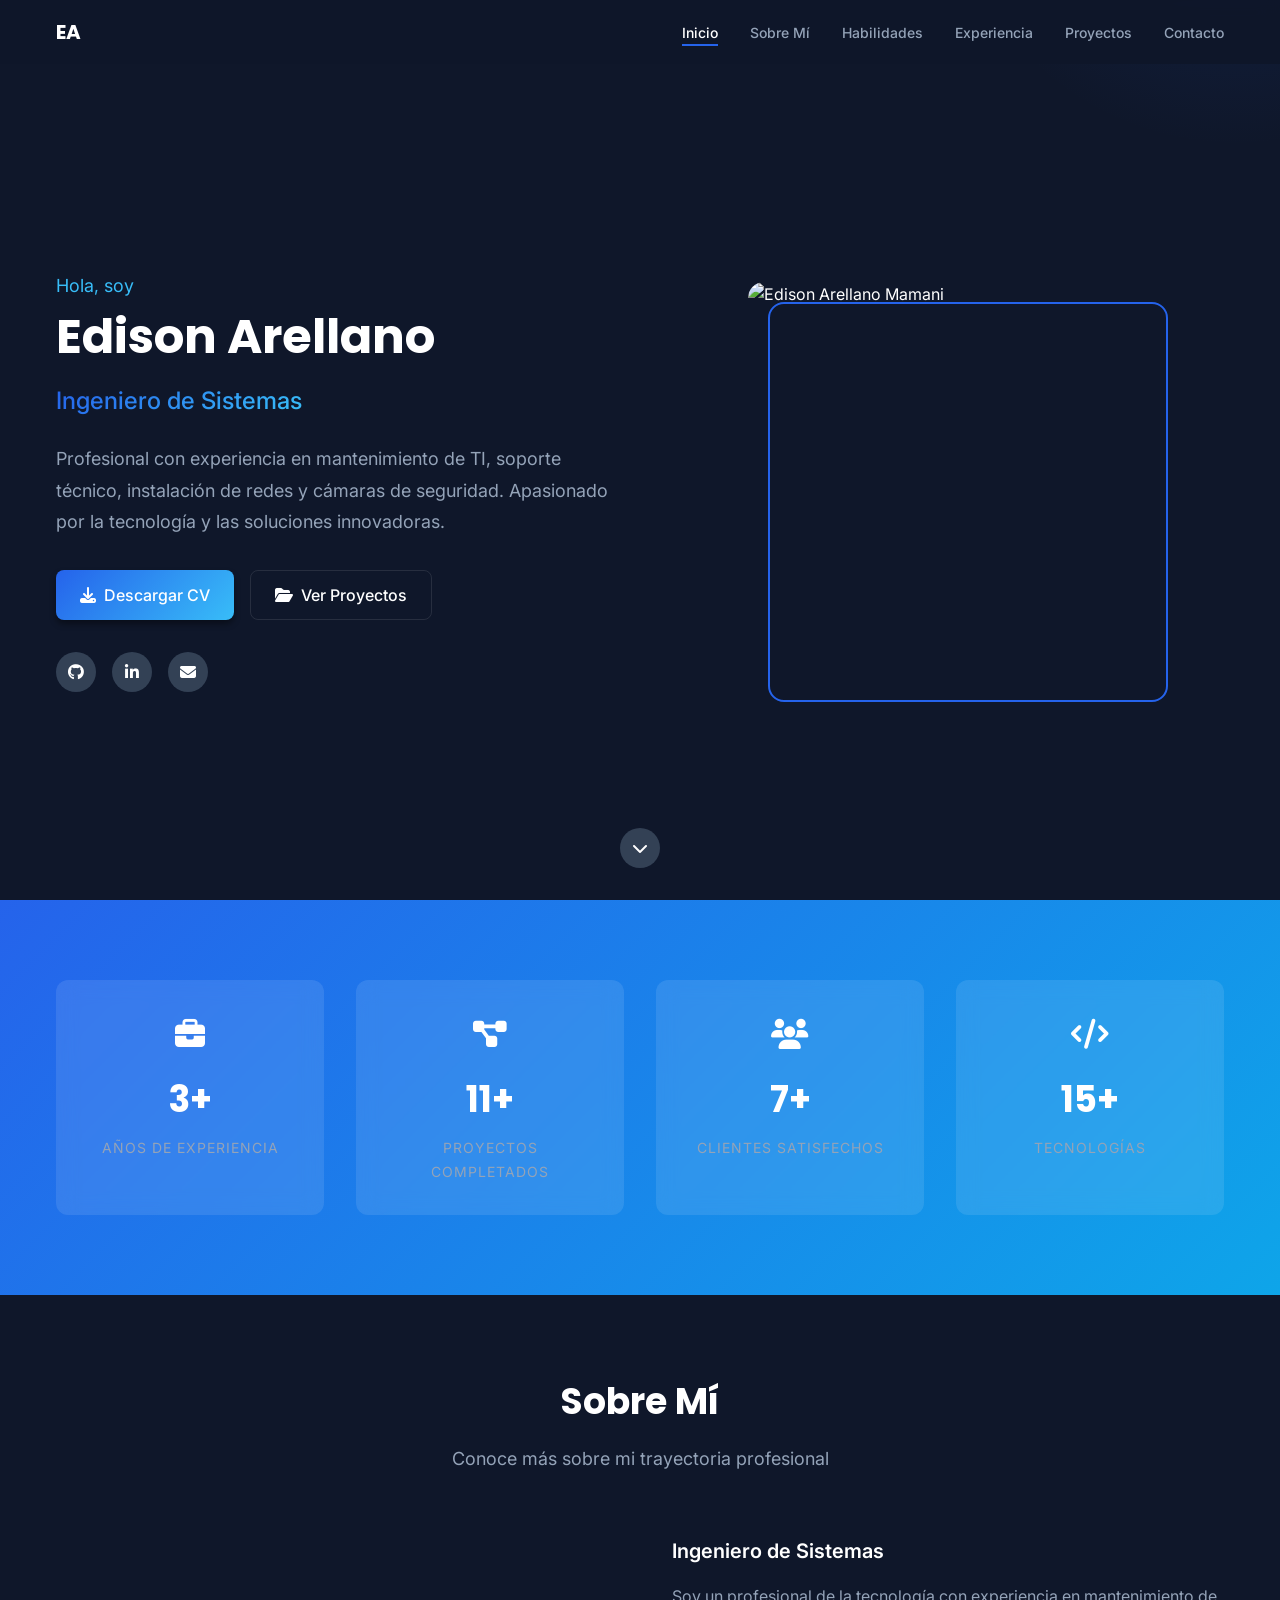
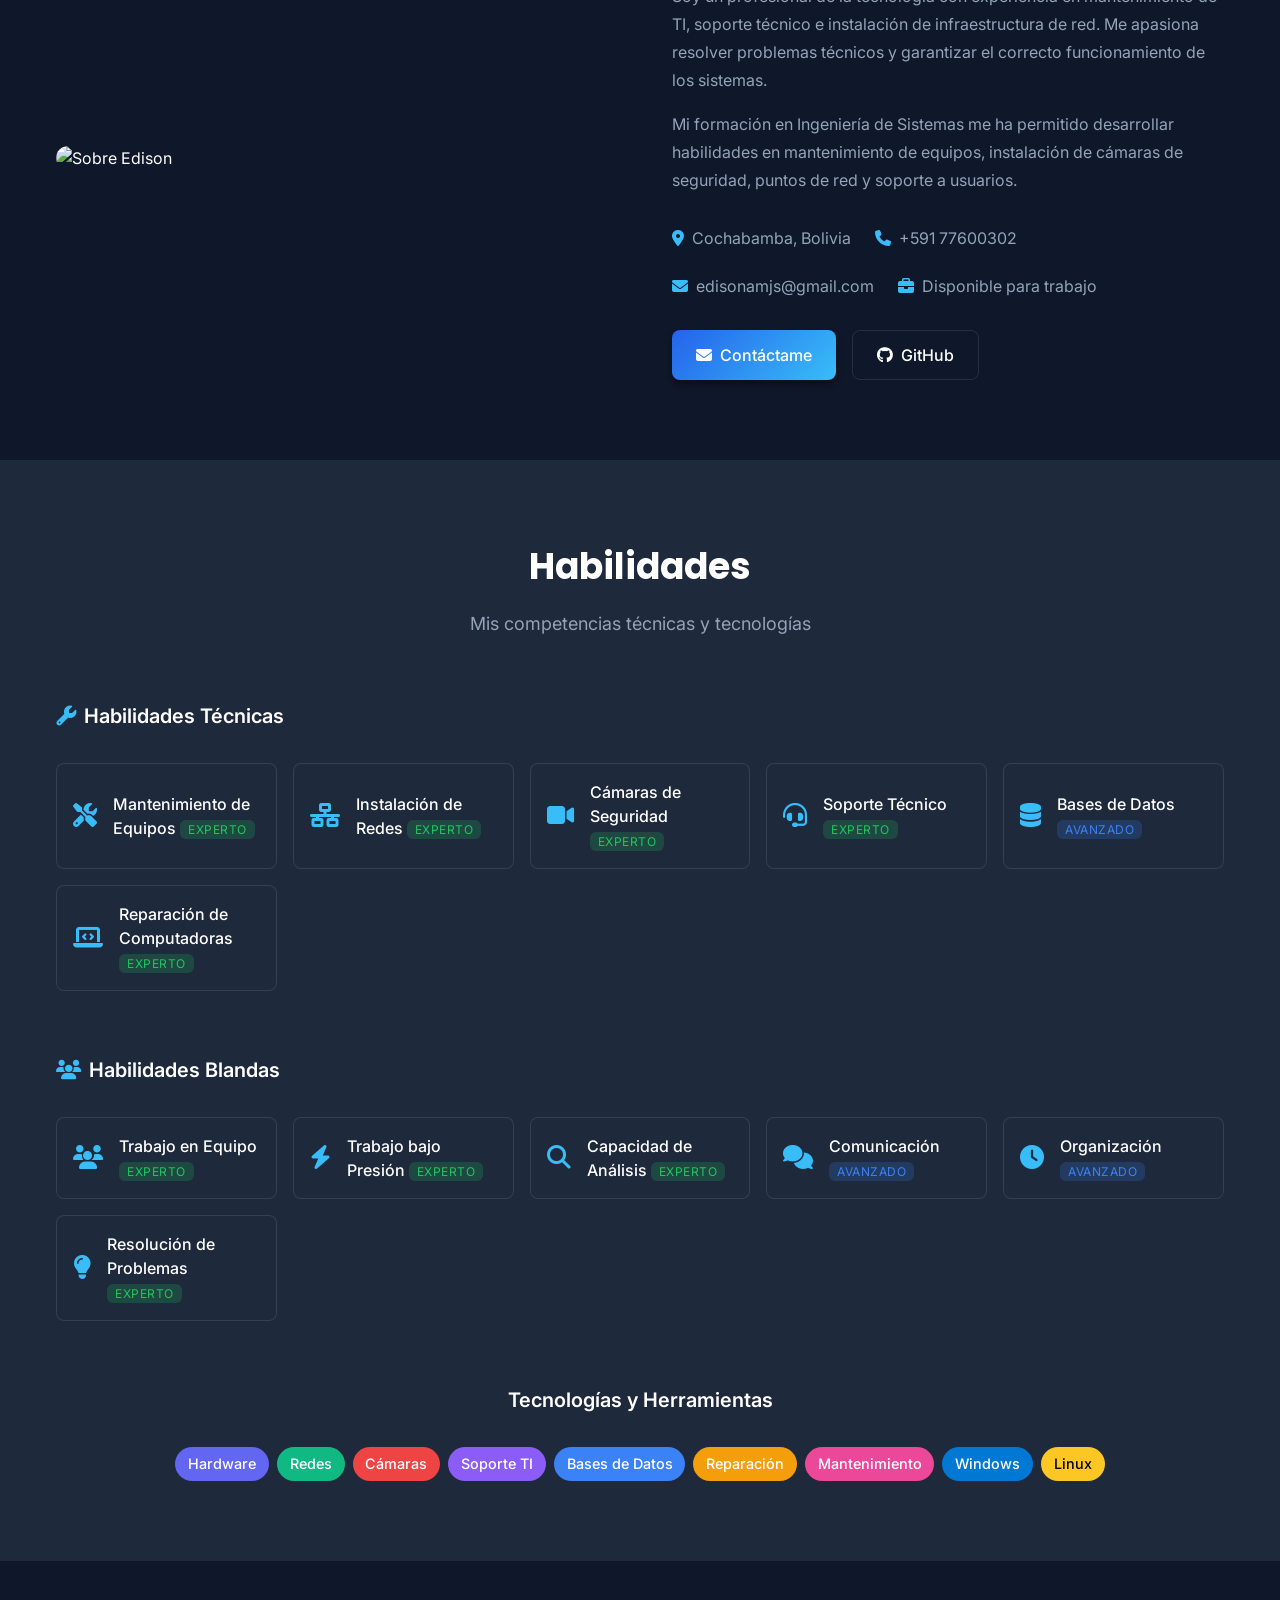
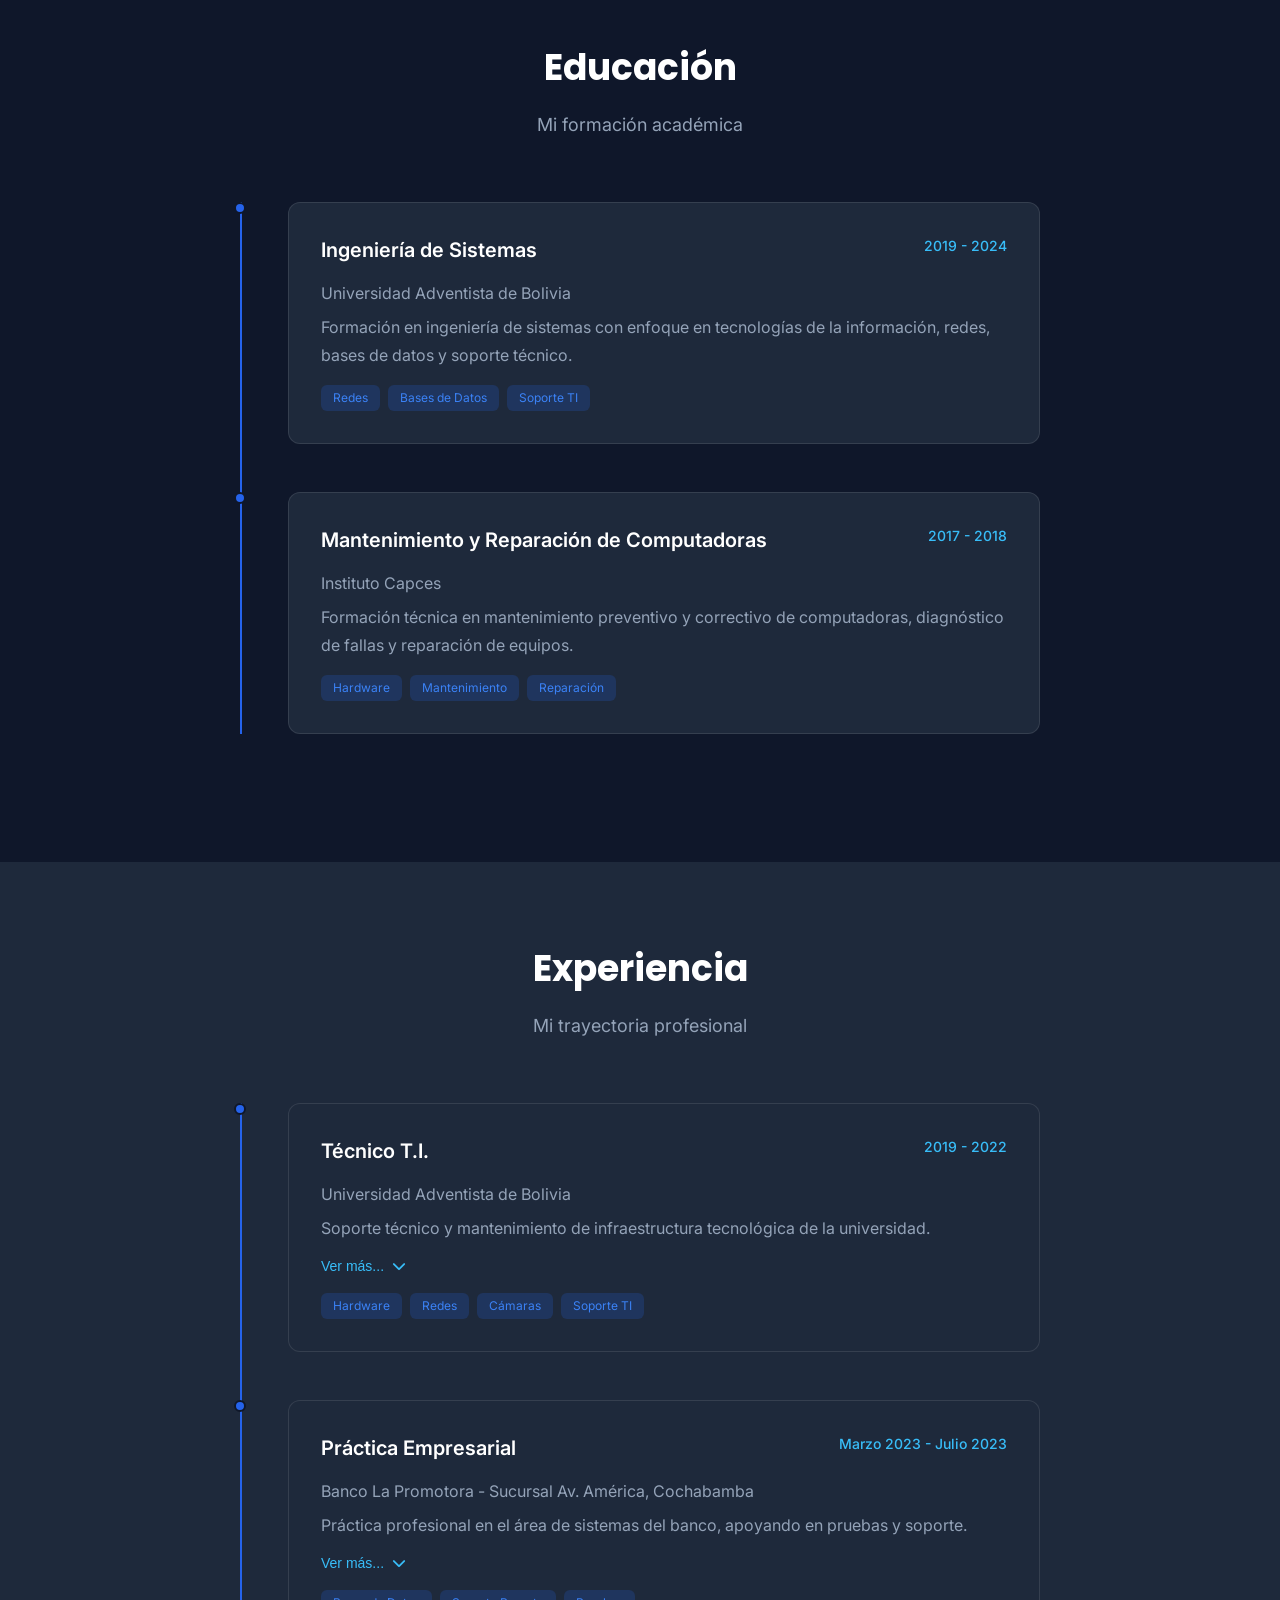
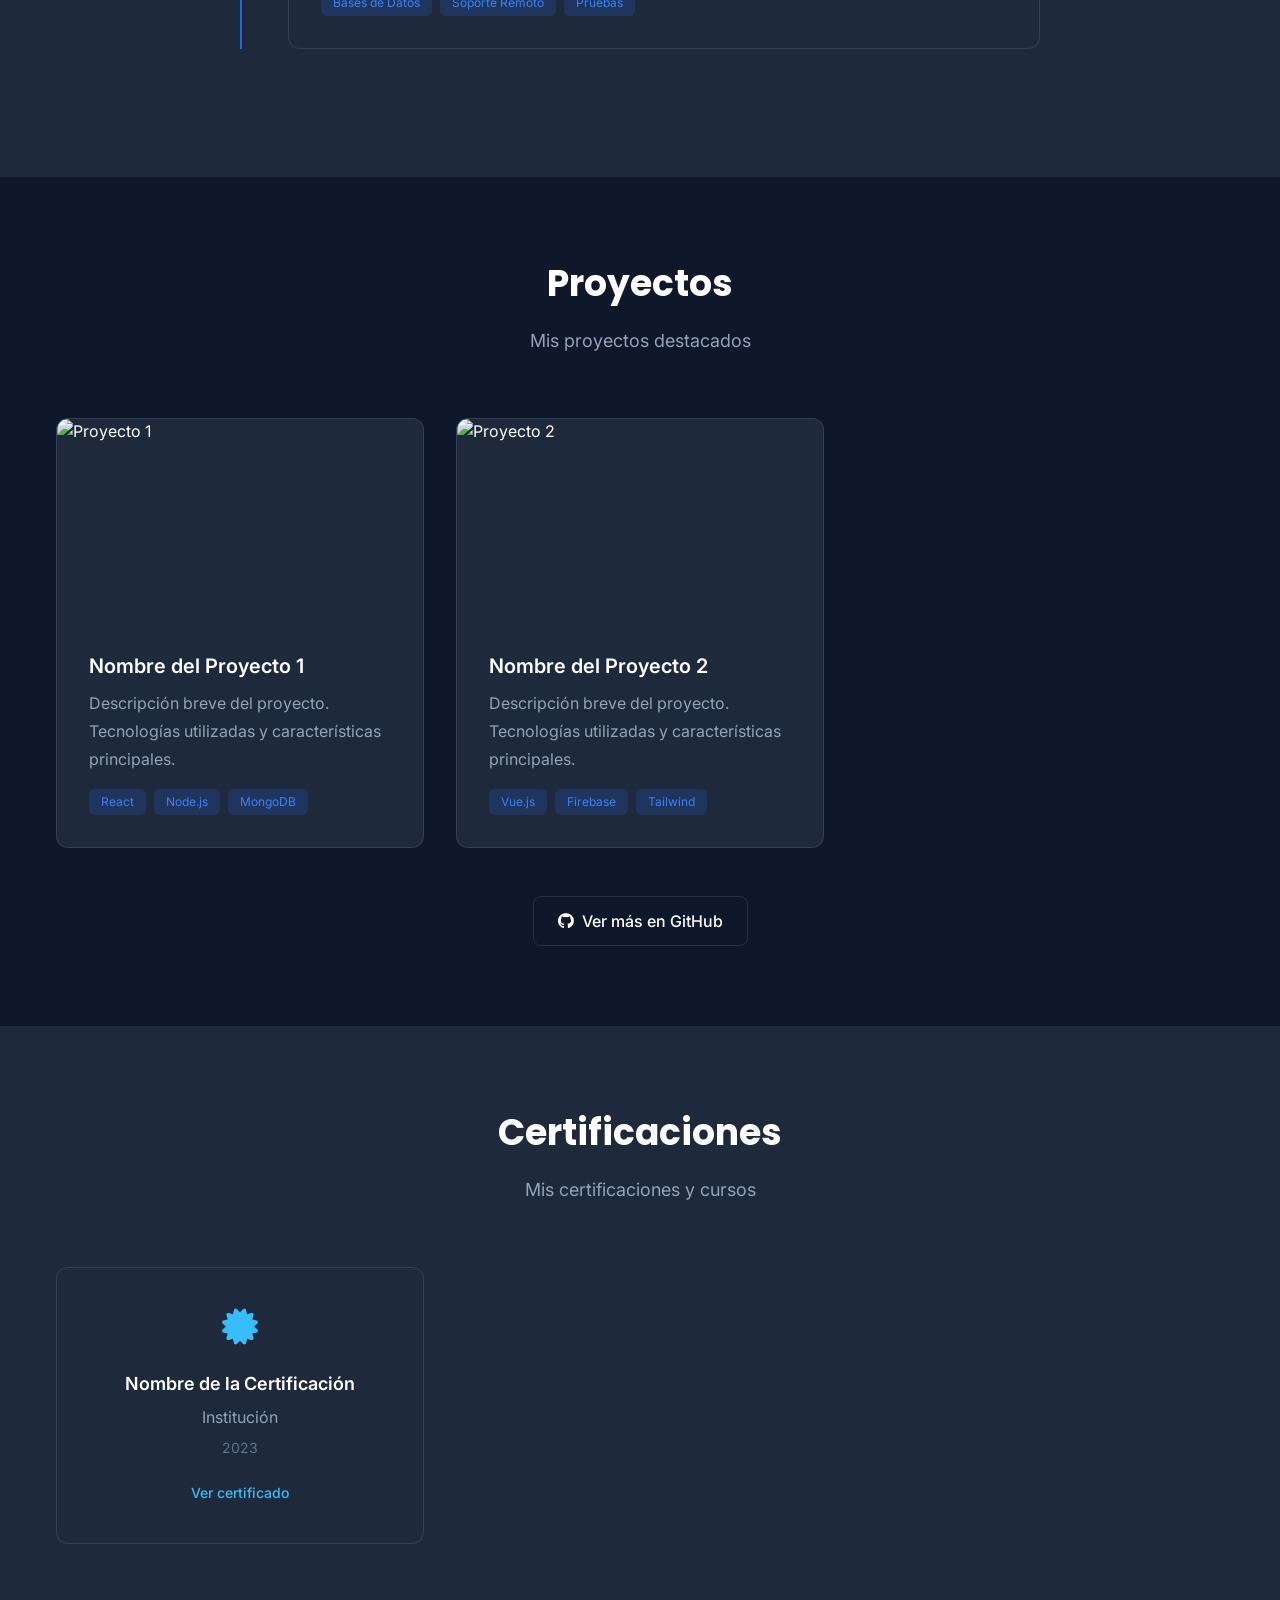
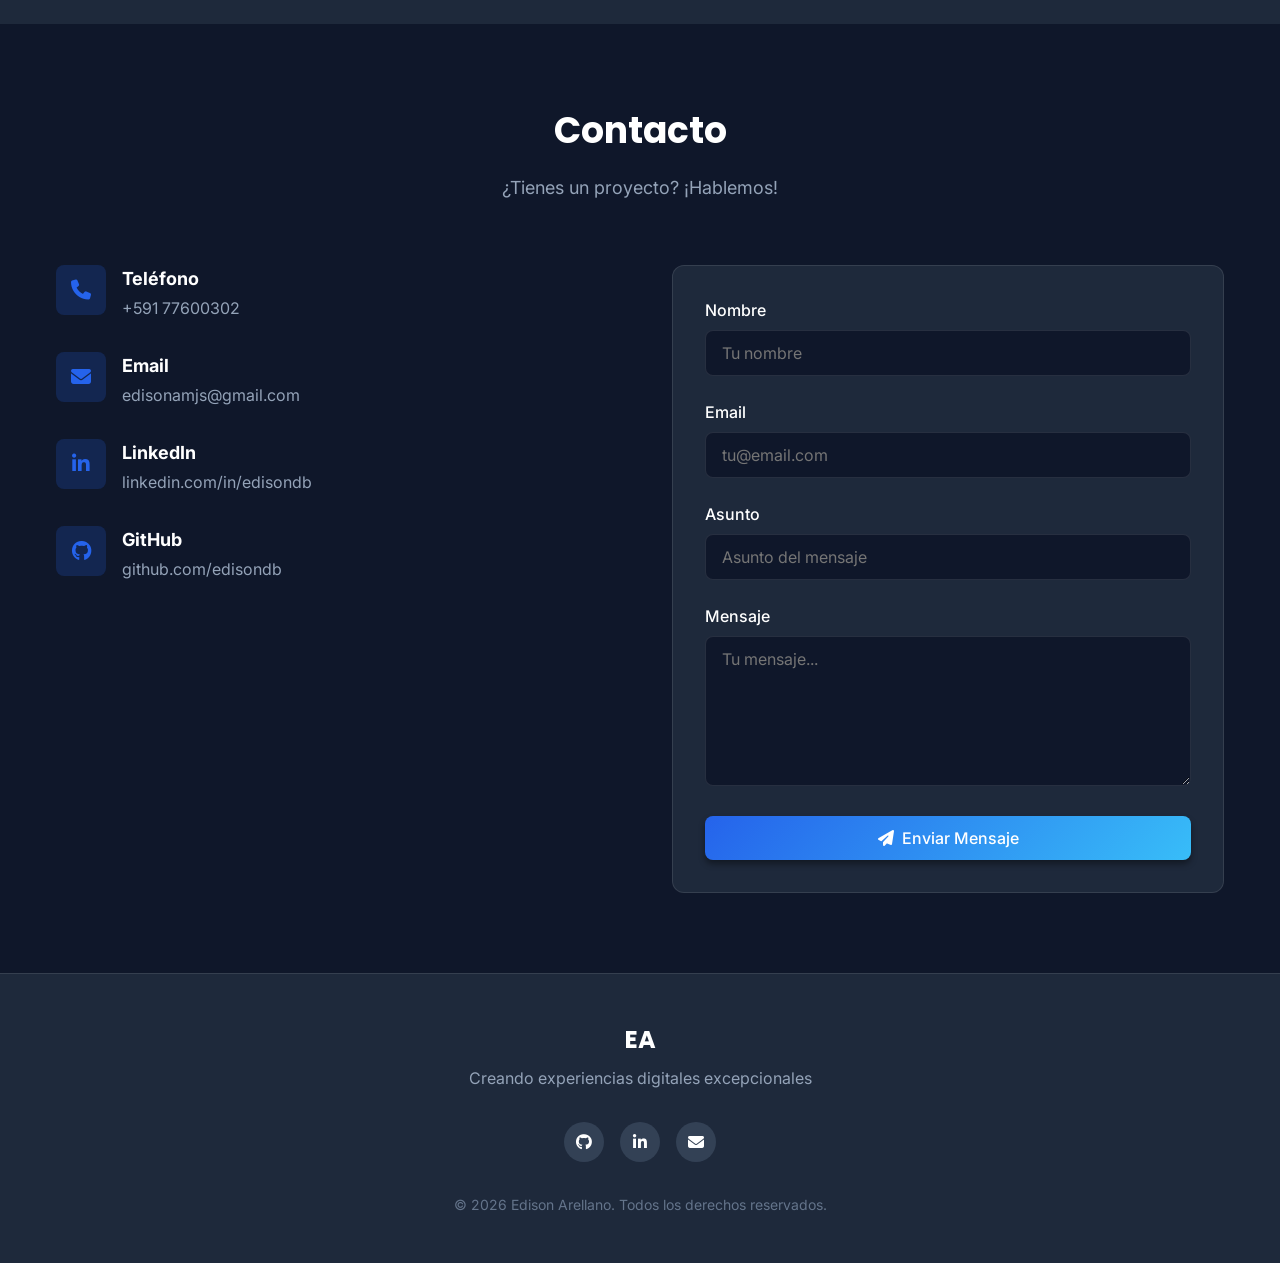
==== commit 22235391: "fix: update GitHub username, email, LinkedIn and contact form" ====
--- a/index.html
+++ b/index.html
@@ -13,14 +13,14 @@
     
     <!-- Open Graph / Facebook -->
     <meta property="og:type" content="website">
-    <meta property="og:url" content="https://tusuario.github.io/portfolio-cv/">
+    <meta property="og:url" content="https://edisondb.github.io/portfolio-cv/">
     <meta property="og:title" content="Edison Arellano | Portafolio Profesional">
     <meta property="og:description" content="Ingeniero de Sistemas con experiencia en mantenimiento de TI y soporte técnico.">
     <meta property="og:image" content="assets/images/profile.jpg">
     
     <!-- Twitter -->
     <meta name="twitter:card" content="summary_large_image">
-    <meta name="twitter:url" content="https://tusuario.github.io/portfolio-cv/">
+    <meta name="twitter:url" content="https://edisondb.github.io/portfolio-cv/">
     <meta name="twitter:title" content="Edison Arellano | Portafolio Profesional">
     <meta name="twitter:description" content="Ingeniero de Sistemas con experiencia en mantenimiento de TI y soporte técnico.">
     <meta name="twitter:image" content="assets/images/profile.jpg">
@@ -52,12 +52,12 @@
         "@type": "Person",
         "name": "Edison Arellano",
         "jobTitle": "Ingeniero de Sistemas",
-        "url": "https://tusuario.github.io/portfolio-cv",
+        "url": "https://edisondb.github.io/portfolio-cv",
         "sameAs": [
-            "https://github.com/tusuario",
-            "https://linkedin.com/in/tusuario"
+            "https://github.com/edisondb",
+            "https://www.linkedin.com/in/edison-arellano-0ba27439a"
         ],
-        "email": "edison.arellano@uab.edu.bo",
+        "email": "edisonamjs@gmail.com",
         "telephone": "+59177600302",
         "address": {
             "@type": "PostalAddress",
@@ -136,13 +136,13 @@
                     </div>
                     
                     <div class="hero-social">
-                        <a href="https://github.com/tusuario" target="_blank" rel="noopener noreferrer" class="social-link" aria-label="GitHub">
+                        <a href="https://github.com/edisondb" target="_blank" rel="noopener noreferrer" class="social-link" aria-label="GitHub">
                             <i class="fab fa-github"></i>
                         </a>
-                        <a href="https://linkedin.com/in/tusuario" target="_blank" rel="noopener noreferrer" class="social-link" aria-label="LinkedIn">
+                        <a href="https://www.linkedin.com/in/edison-arellano-0ba27439a" target="_blank" rel="noopener noreferrer" class="social-link" aria-label="LinkedIn">
                             <i class="fab fa-linkedin-in"></i>
                         </a>
-                        <a href="mailto:edison.arellano@uab.edu.bo" class="social-link" aria-label="Email">
+                        <a href="mailto:edisonamjs@gmail.com" class="social-link" aria-label="Email">
                             <i class="fas fa-envelope"></i>
                         </a>
                     </div>
@@ -246,7 +246,7 @@
                         </div>
                         <div class="info-item">
                             <i class="fas fa-envelope"></i>
-                            <span>edison.arellano@uab.edu.bo</span>
+                            <span>edisonamjs@gmail.com</span>
                         </div>
                         <div class="info-item">
                             <i class="fas fa-briefcase"></i>
@@ -259,7 +259,7 @@
                             <i class="fas fa-envelope"></i>
                             Contáctame
                         </a>
-                        <a href="https://github.com/tusuario" target="_blank" rel="noopener noreferrer" class="btn btn-secondary">
+                        <a href="https://github.com/edisondb" target="_blank" rel="noopener noreferrer" class="btn btn-secondary">
                             <i class="fab fa-github"></i>
                             GitHub
                         </a>
@@ -644,7 +644,7 @@
             </div>
             
             <div class="projects-cta" data-aos="fade-up">
-                <a href="https://github.com/tusuario" target="_blank" rel="noopener noreferrer" class="btn btn-secondary">
+                <a href="https://github.com/edisondb" target="_blank" rel="noopener noreferrer" class="btn btn-secondary">
                     <i class="fab fa-github"></i>
                     Ver más en GitHub
                 </a>
@@ -706,7 +706,7 @@
                         </div>
                         <div class="contact-details">
                             <h4>Email</h4>
-                            <a href="mailto:edison.arellano@uab.edu.bo">edison.arellano@uab.edu.bo</a>
+                            <a href="mailto:edisonamjs@gmail.com">edisonamjs@gmail.com</a>
                         </div>
                     </div>
                     
@@ -716,8 +716,8 @@
                         </div>
                         <div class="contact-details">
                             <h4>LinkedIn</h4>
-                            <a href="https://linkedin.com/in/tusuario" target="_blank" rel="noopener noreferrer">
-                                linkedin.com/in/tusuario
+                            <a href="https://www.linkedin.com/in/edison-arellano-0ba27439a" target="_blank" rel="noopener noreferrer">
+                                linkedin.com/in/edisondb
                             </a>
                         </div>
                     </div>
@@ -728,14 +728,14 @@
                         </div>
                         <div class="contact-details">
                             <h4>GitHub</h4>
-                            <a href="https://github.com/tusuario" target="_blank" rel="noopener noreferrer">
-                                github.com/tusuario
+                            <a href="https://github.com/edisondb" target="_blank" rel="noopener noreferrer">
+                                github.com/edisondb
                             </a>
                         </div>
                     </div>
                 </div>
                 
-                <form class="contact-form" data-aos="fade-left" id="contactForm">
+                <form class="contact-form" data-aos="fade-left" id="contactForm" action="https://formspree.io/f/xwkgjkvp" method="POST">
                     <div class="form-group">
                         <label for="name">Nombre</label>
                         <input type="text" id="name" name="name" required placeholder="Tu nombre">
@@ -777,10 +777,10 @@
                 </div>
                 
                 <div class="footer-social">
-                    <a href="https://github.com/tusuario" target="_blank" rel="noopener noreferrer" class="social-link" aria-label="GitHub">
+                    <a href="https://github.com/edisondb" target="_blank" rel="noopener noreferrer" class="social-link" aria-label="GitHub">
                         <i class="fab fa-github"></i>
                     </a>
-                    <a href="https://linkedin.com/in/tusuario" target="_blank" rel="noopener noreferrer" class="social-link" aria-label="LinkedIn">
+                    <a href="https://www.linkedin.com/in/edison-arellano-0ba27439a" target="_blank" rel="noopener noreferrer" class="social-link" aria-label="LinkedIn">
                         <i class="fab fa-linkedin-in"></i>
                     </a>
                     <a href="mailto:edison.arellano@email.com" class="social-link" aria-label="Email">
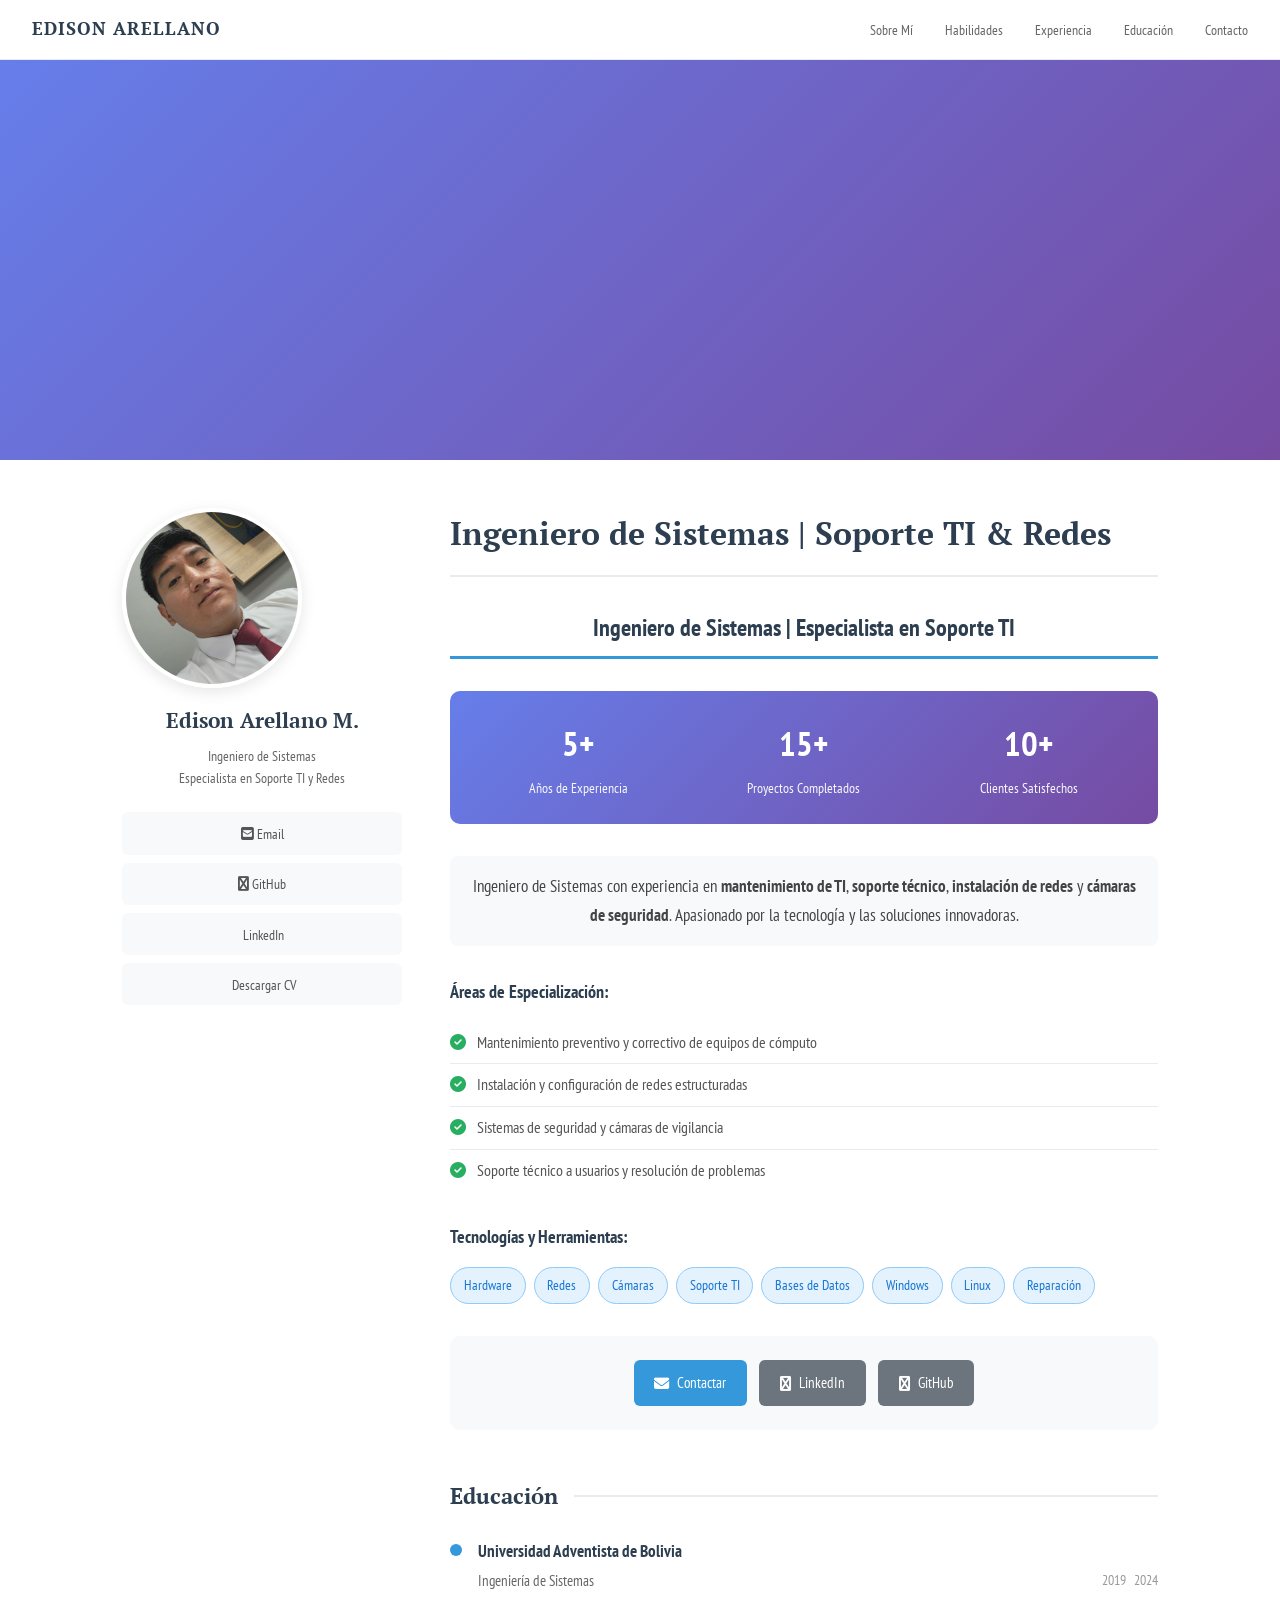
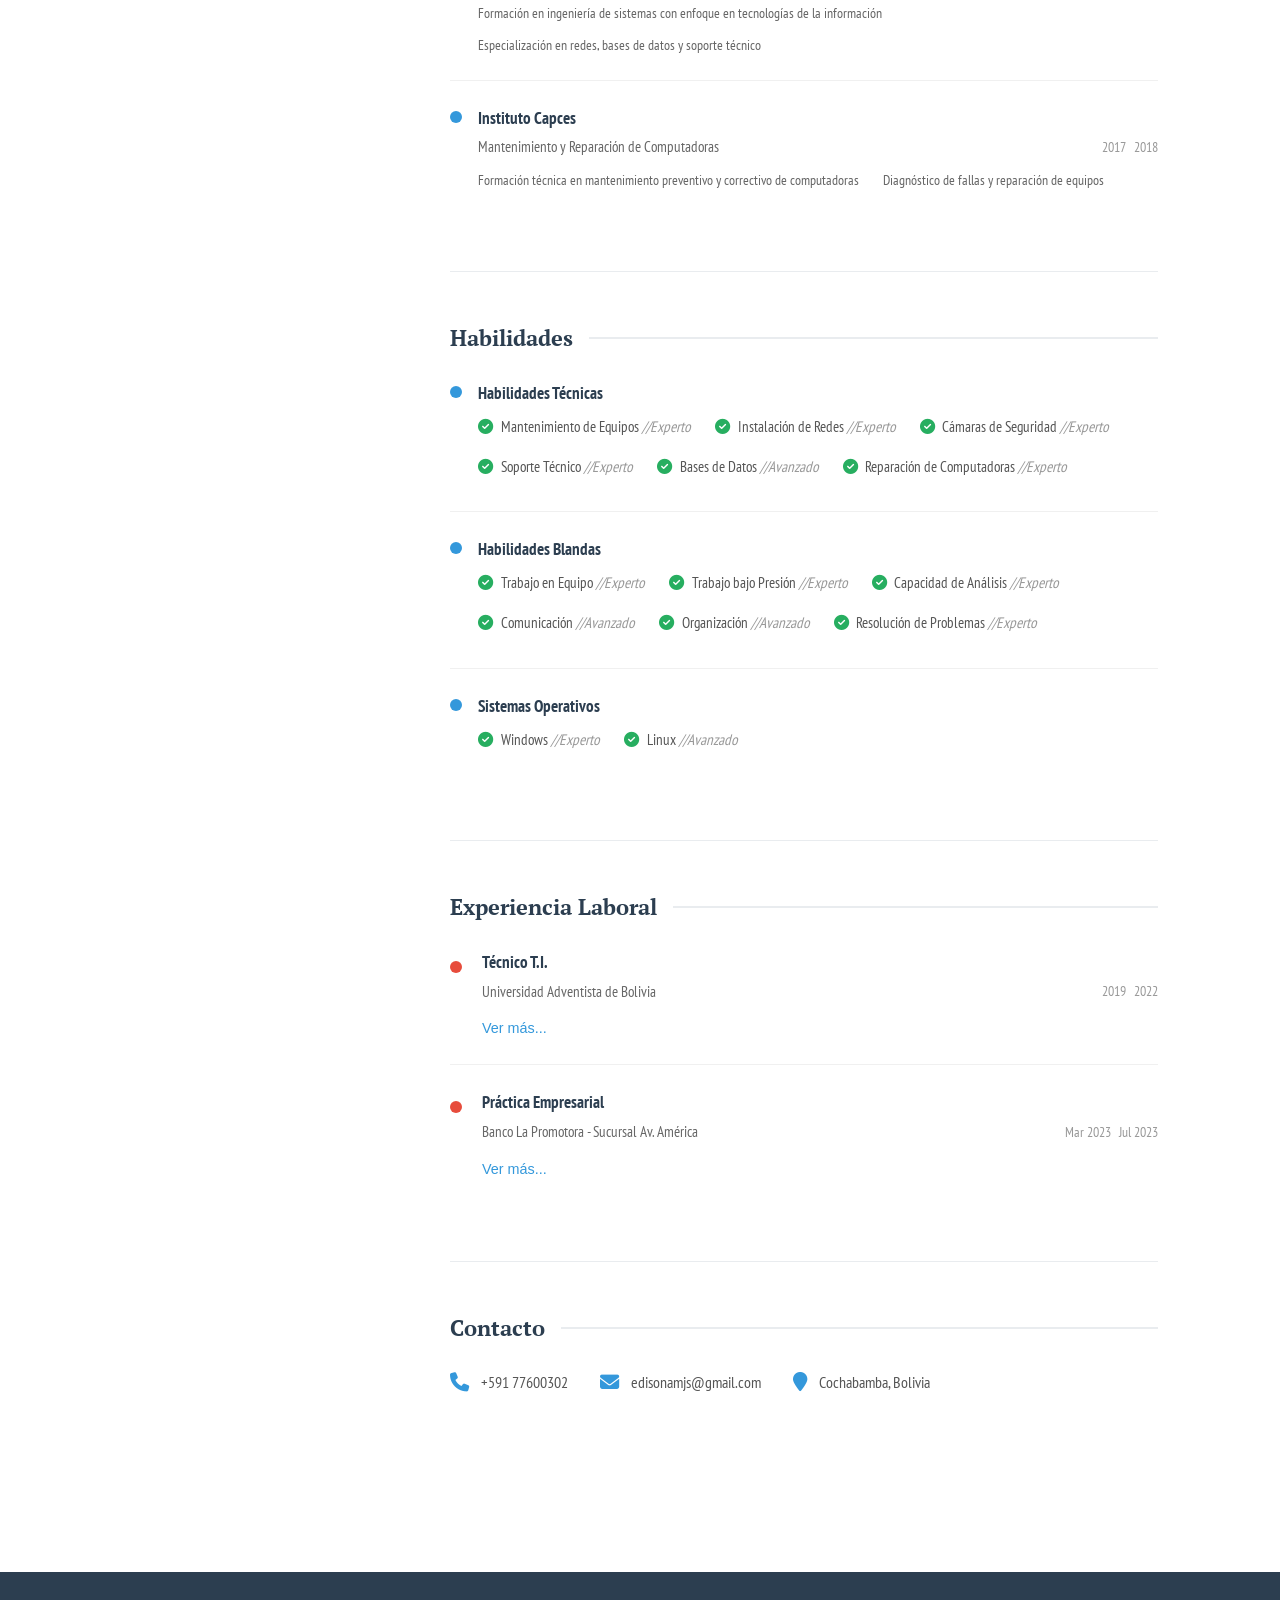
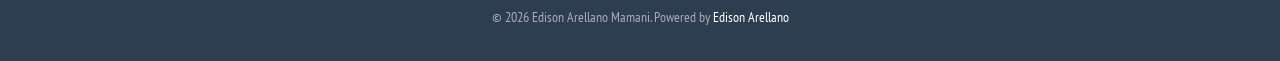
==== commit 98024d1a: "Rediseño profesional del portafolio - Estilo elegante y sobrio similar a adancondori.github.io - Lay" ====
--- a/index.html
+++ b/index.html
@@ -5,47 +5,27 @@
     <meta name="viewport" content="width=device-width, initial-scale=1.0">
     <meta http-equiv="X-UA-Compatible" content="ie=edge">
     
-    <!-- SEO Meta Tags -->
     <title>Edison Arellano | Ingeniero de Sistemas</title>
     <meta name="description" content="Portafolio profesional de Edison Arellano - Ingeniero de Sistemas con experiencia en mantenimiento de TI, soporte técnico y desarrollo.">
     <meta name="keywords" content="Ingeniero de Sistemas, Técnico TI, Soporte Técnico, Mantenimiento de Computadoras, Redes, Seguridad, Bolivia">
     <meta name="author" content="Edison Arellano">
     
-    <!-- Open Graph / Facebook -->
     <meta property="og:type" content="website">
     <meta property="og:url" content="https://edisondb.github.io/portfolio-cv/">
     <meta property="og:title" content="Edison Arellano | Portafolio Profesional">
     <meta property="og:description" content="Ingeniero de Sistemas con experiencia en mantenimiento de TI y soporte técnico.">
-    <meta property="og:image" content="assets/images/profile.jpg">
-    
-    <!-- Twitter -->
-    <meta name="twitter:card" content="summary_large_image">
-    <meta name="twitter:url" content="https://edisondb.github.io/portfolio-cv/">
-    <meta name="twitter:title" content="Edison Arellano | Portafolio Profesional">
-    <meta name="twitter:description" content="Ingeniero de Sistemas con experiencia en mantenimiento de TI y soporte técnico.">
-    <meta name="twitter:image" content="assets/images/profile.jpg">
-    
-    <!-- Favicon -->
+    <meta property="og:image" content="assets/images/portafolio.jpeg">
+    
     <link rel="icon" type="image/png" href="assets/icons/favicon.png">
     
-    <!-- Google Fonts -->
     <link rel="preconnect" href="https://fonts.googleapis.com">
     <link rel="preconnect" href="https://fonts.gstatic.com" crossorigin>
-    <link href="https://fonts.googleapis.com/css2?family=Inter:wght@300;400;500;600;700&family=Poppins:wght@400;500;600;700&display=swap" rel="stylesheet">
-    
-    <!-- Font Awesome -->
+    <link href="https://fonts.googleapis.com/css2?family=PT+Sans+Narrow:wght@400;700&family=PT+Serif:ital,wght@0,400;0,700;1,400&display=swap" rel="stylesheet">
+    
     <link rel="stylesheet" href="https://cdnjs.cloudflare.com/ajax/libs/font-awesome/6.4.0/css/all.min.css">
     
-    <!-- AOS (Animate On Scroll) -->
-    <link href="https://unpkg.com/aos@2.3.1/dist/aos.css" rel="stylesheet">
-    
-    <!-- Custom CSS -->
-    <link rel="stylesheet" href="assets/css/variables.css">
     <link rel="stylesheet" href="assets/css/style.css">
-    <link rel="stylesheet" href="assets/css/responsive.css">
-    <link rel="stylesheet" href="assets/css/animations.css">
-    
-    <!-- Schema.org -->
+    
     <script type="application/ld+json">
     {
         "@context": "https://schema.org",
@@ -71,737 +51,357 @@
     }
     </script>
 </head>
-<body>
-    <!-- ============================================
-         NAVBAR
-         ============================================ -->
-    <nav class="navbar" id="navbar">
-        <div class="container">
-            <a href="#" class="nav-logo">
-                <span class="logo-text">EA</span>
+<body class="home">
+
+    <!-- Navigation -->
+    <div class="navigation-wrapper">
+        <div class="site-name">
+            <a href="#">EDISON ARELLANO</a>
+        </div>
+        <div class="top-navigation">
+            <nav role="navigation" id="site-nav" class="nav">
+                <ul>
+                    <li><a href="#about">Sobre Mí</a></li>
+                    <li><a href="#skills">Habilidades</a></li>
+                    <li><a href="#experience">Experiencia</a></li>
+                    <li><a href="#education">Educación</a></li>
+                    <li><a href="#contact">Contacto</a></li>
+                </ul>
+            </nav>
+        </div>
+    </div>
+
+    <!-- Hero Banner -->
+    <div class="image-wrap">
+        <!-- Add your banner image here: <img src="assets/images/banner.jpg" alt="..."> -->
+    </div>
+
+    <!-- Main Content -->
+    <div id="main" role="main">
+        
+        <!-- Sidebar -->
+        <div class="article-author-side">
+            <img src="assets/images/portafolio.jpeg" class="bio-photo" alt="Edison Arellano Mamani">
+            <h3>Edison Arellano M.</h3>
+            <p>Ingeniero de Sistemas<br>Especialista en Soporte TI y Redes</p>
+            
+            <a href="mailto:edisonamjs@gmail.com" class="author-social" target="_blank">
+                <i class="fa fa-envelope-square"></i> Email
             </a>
+            <a href="https://github.com/edisondb" class="author-social" target="_blank">
+                <i class="fa fa-github"></i> GitHub
+            </a>
+            <a href="https://www.linkedin.com/in/edison-arellano-0ba27439a" class="author-social" target="_blank">
+                <i class="fa fa-linkedin-square"></i> LinkedIn
+            </a>
+            <a href="assets/files/CV-Edison-Arellano.pdf" download class="author-social">
+                <i class="fa fa-file-pdf-o"></i> Descargar CV
+            </a>
+        </div>
+
+        <!-- Article Content -->
+        <article class="page">
+            <h1>Ingeniero de Sistemas | Soporte TI & Redes</h1>
             
-            <button class="nav-toggle" id="navToggle" aria-label="Toggle navigation">
-                <span class="hamburger"></span>
-            </button>
-            
-            <ul class="nav-menu" id="navMenu">
-                <li class="nav-item">
-                    <a href="#hero" class="nav-link active">Inicio</a>
-                </li>
-                <li class="nav-item">
-                    <a href="#about" class="nav-link">Sobre Mí</a>
-                </li>
-                <li class="nav-item">
-                    <a href="#skills" class="nav-link">Habilidades</a>
-                </li>
-                <li class="nav-item">
-                    <a href="#experience" class="nav-link">Experiencia</a>
-                </li>
-                <li class="nav-item">
-                    <a href="#projects" class="nav-link">Proyectos</a>
-                </li>
-                <li class="nav-item">
-                    <a href="#contact" class="nav-link">Contacto</a>
-                </li>
-            </ul>
-        </div>
-    </nav>
-
-    <!-- ============================================
-         HERO SECTION
-         ============================================ -->
-    <section class="hero" id="hero">
-        <div class="container">
-            <div class="hero-content" data-aos="fade-up">
-                <div class="hero-text">
-                    <p class="hero-greeting">Hola, soy</p>
-                    <h1 class="hero-name">Edison Arellano</h1>
-                    <h2 class="hero-title"><span class="text-gradient">Ingeniero de Sistemas</span></h2>
-                    <p class="hero-description">
-                        Profesional con experiencia en mantenimiento de TI, soporte técnico, 
-                        instalación de redes y cámaras de seguridad. Apasionado por la tecnología 
+            <div class="article-wrap">
+                
+                <!-- About Section -->
+                <div class="about-section" id="about">
+                    <h2 class="impact-headline">Ingeniero de Sistemas | Especialista en Soporte TI</h2>
+                    
+                    <div class="key-metrics">
+                        <div class="metric">
+                            <span class="metric-value">5+</span>
+                            <span class="metric-label">Años de Experiencia</span>
+                        </div>
+                        <div class="metric">
+                            <span class="metric-value">15+</span>
+                            <span class="metric-label">Proyectos Completados</span>
+                        </div>
+                        <div class="metric">
+                            <span class="metric-value">10+</span>
+                            <span class="metric-label">Clientes Satisfechos</span>
+                        </div>
+                    </div>
+                    
+                    <p class="lead-paragraph">
+                        Ingeniero de Sistemas con experiencia en <strong>mantenimiento de TI</strong>, 
+                        <strong>soporte técnico</strong>, <strong>instalación de redes</strong> y 
+                        <strong>cámaras de seguridad</strong>. Apasionado por la tecnología 
                         y las soluciones innovadoras.
                     </p>
                     
-                    <div class="hero-buttons">
-                        <a href="assets/files/CV-Edison-Arellano.pdf" download class="btn btn-primary">
-                            <i class="fas fa-download"></i>
-                            Descargar CV
-                        </a>
-                        <a href="#projects" class="btn btn-secondary">
-                            <i class="fas fa-folder-open"></i>
-                            Ver Proyectos
-                        </a>
+                    <div class="quick-highlights">
+                        <h3>Áreas de Especialización:</h3>
+                        <ul class="compact-list">
+                            <li><i class="fa fa-check-circle"></i> Mantenimiento preventivo y correctivo de equipos de cómputo</li>
+                            <li><i class="fa fa-check-circle"></i> Instalación y configuración de redes estructuradas</li>
+                            <li><i class="fa fa-check-circle"></i> Sistemas de seguridad y cámaras de vigilancia</li>
+                            <li><i class="fa fa-check-circle"></i> Soporte técnico a usuarios y resolución de problemas</li>
+                        </ul>
                     </div>
                     
-                    <div class="hero-social">
-                        <a href="https://github.com/edisondb" target="_blank" rel="noopener noreferrer" class="social-link" aria-label="GitHub">
-                            <i class="fab fa-github"></i>
-                        </a>
-                        <a href="https://www.linkedin.com/in/edison-arellano-0ba27439a" target="_blank" rel="noopener noreferrer" class="social-link" aria-label="LinkedIn">
-                            <i class="fab fa-linkedin-in"></i>
-                        </a>
-                        <a href="mailto:edisonamjs@gmail.com" class="social-link" aria-label="Email">
-                            <i class="fas fa-envelope"></i>
-                        </a>
+                    <div class="tech-pills">
+                        <h3>Tecnologías y Herramientas:</h3>
+                        <div class="pills-container">
+                            <span class="tech-pill">Hardware</span>
+                            <span class="tech-pill">Redes</span>
+                            <span class="tech-pill">Cámaras</span>
+                            <span class="tech-pill">Soporte TI</span>
+                            <span class="tech-pill">Bases de Datos</span>
+                            <span class="tech-pill">Windows</span>
+                            <span class="tech-pill">Linux</span>
+                            <span class="tech-pill">Reparación</span>
+                        </div>
+                    </div>
+                    
+                    <div class="cta-section">
+                        <div class="contact-buttons">
+                            <a href="mailto:edisonamjs@gmail.com" class="btn btn-primary">
+                                <i class="fa fa-envelope"></i> Contactar
+                            </a>
+                            <a href="https://linkedin.com/in/edison-arellano-0ba27439a" class="btn btn-secondary" target="_blank">
+                                <i class="fa fa-linkedin"></i> LinkedIn
+                            </a>
+                            <a href="https://github.com/edisondb" class="btn btn-secondary" target="_blank">
+                                <i class="fa fa-github"></i> GitHub
+                            </a>
+                        </div>
                     </div>
                 </div>
-                
-                <div class="hero-image" data-aos="fade-left" data-aos-delay="200">
-                    <div class="image-wrapper">
-                        <img src="assets/images/profile.jpg" alt="Edison Arellano Mamani" class="profile-img">
-                        <div class="image-decoration"></div>
+
+                <!-- Education -->
+                <div class="category edu" id="education">
+                    <div class="cat-title">
+                        <span class="cat-name">Educación</span>
+                        <span class="cat-head-line"></span>
+                    </div>
+                    <div class="cat-body">
+                        <div class="listing">
+                            <div class="list-icon"></div>
+                            <div class="list-item">
+                                <div class="title">Universidad Adventista de Bolivia</div>
+                                <div class="item-with-time">
+                                    <span class="item">Ingeniería de Sistemas</span>
+                                    <span class="time">2019<span class="longdash"></span>2024</span>
+                                </div>
+                                <div class="list-more flex-horizontal">
+                                    <span class="item">Formación en ingeniería de sistemas con enfoque en tecnologías de la información</span>
+                                    <span class="item">Especialización en redes, bases de datos y soporte técnico</span>
+                                </div>
+                            </div>
+                        </div>
+                        
+                        <div class="listing">
+                            <div class="list-icon"></div>
+                            <div class="list-item">
+                                <div class="title">Instituto Capces</div>
+                                <div class="item-with-time">
+                                    <span class="item">Mantenimiento y Reparación de Computadoras</span>
+                                    <span class="time">2017<span class="longdash"></span>2018</span>
+                                </div>
+                                <div class="list-more flex-horizontal">
+                                    <span class="item">Formación técnica en mantenimiento preventivo y correctivo de computadoras</span>
+                                    <span class="item">Diagnóstico de fallas y reparación de equipos</span>
+                                </div>
+                            </div>
+                        </div>
                     </div>
                 </div>
+
+                <!-- Skills -->
+                <div class="category skills" id="skills">
+                    <div class="cat-title">
+                        <span class="cat-name">Habilidades</span>
+                        <span class="cat-head-line"></span>
+                    </div>
+                    <div class="cat-body">
+                        <div class="listing">
+                            <div class="list-icon"></div>
+                            <div class="list-item">
+                                <div class="title">Habilidades Técnicas</div>
+                                <div class="list-more flex-horizontal">
+                                    <span class="columna">
+                                        <i class="fa fa-check-circle"></i>
+                                        Mantenimiento de Equipos
+                                        <span class="dull"> //Experto</span>
+                                    </span>
+                                    <span class="columna">
+                                        <i class="fa fa-check-circle"></i>
+                                        Instalación de Redes
+                                        <span class="dull"> //Experto</span>
+                                    </span>
+                                    <span class="columna">
+                                        <i class="fa fa-check-circle"></i>
+                                        Cámaras de Seguridad
+                                        <span class="dull"> //Experto</span>
+                                    </span>
+                                    <span class="columna">
+                                        <i class="fa fa-check-circle"></i>
+                                        Soporte Técnico
+                                        <span class="dull"> //Experto</span>
+                                    </span>
+                                    <span class="columna">
+                                        <i class="fa fa-check-circle"></i>
+                                        Bases de Datos
+                                        <span class="dull"> //Avanzado</span>
+                                    </span>
+                                    <span class="columna">
+                                        <i class="fa fa-check-circle"></i>
+                                        Reparación de Computadoras
+                                        <span class="dull"> //Experto</span>
+                                    </span>
+                                </div>
+                            </div>
+                        </div>
+                        
+                        <div class="listing">
+                            <div class="list-icon"></div>
+                            <div class="list-item">
+                                <div class="title">Habilidades Blandas</div>
+                                <div class="list-more flex-horizontal">
+                                    <span class="columna">
+                                        <i class="fa fa-check-circle"></i>
+                                        Trabajo en Equipo
+                                        <span class="dull"> //Experto</span>
+                                    </span>
+                                    <span class="columna">
+                                        <i class="fa fa-check-circle"></i>
+                                        Trabajo bajo Presión
+                                        <span class="dull"> //Experto</span>
+                                    </span>
+                                    <span class="columna">
+                                        <i class="fa fa-check-circle"></i>
+                                        Capacidad de Análisis
+                                        <span class="dull"> //Experto</span>
+                                    </span>
+                                    <span class="columna">
+                                        <i class="fa fa-check-circle"></i>
+                                        Comunicación
+                                        <span class="dull"> //Avanzado</span>
+                                    </span>
+                                    <span class="columna">
+                                        <i class="fa fa-check-circle"></i>
+                                        Organización
+                                        <span class="dull"> //Avanzado</span>
+                                    </span>
+                                    <span class="columna">
+                                        <i class="fa fa-check-circle"></i>
+                                        Resolución de Problemas
+                                        <span class="dull"> //Experto</span>
+                                    </span>
+                                </div>
+                            </div>
+                        </div>
+                        
+                        <div class="listing">
+                            <div class="list-icon"></div>
+                            <div class="list-item">
+                                <div class="title">Sistemas Operativos</div>
+                                <div class="list-more flex-horizontal">
+                                    <span class="columna">
+                                        <i class="fa fa-check-circle"></i>
+                                        Windows
+                                        <span class="dull"> //Experto</span>
+                                    </span>
+                                    <span class="columna">
+                                        <i class="fa fa-check-circle"></i>
+                                        Linux
+                                        <span class="dull"> //Avanzado</span>
+                                    </span>
+                                </div>
+                            </div>
+                        </div>
+                    </div>
+                </div>
+
+                <!-- Work Experience -->
+                <div class="category work" id="experience">
+                    <div class="cat-title">
+                        <span class="cat-name">Experiencia Laboral</span>
+                        <span class="cat-head-line"></span>
+                    </div>
+                    <div class="cat-body timeline">
+                        
+                        <div class="listing">
+                            <div class="list-icon-custom"></div>
+                            <div class="list-item">
+                                <div class="title toggle-details">Técnico T.I.</div>
+                                <div class="item-with-time">
+                                    <span class="item">Universidad Adventista de Bolivia</span>
+                                    <span class="time">2019<span class="longdash"></span>2022</span>
+                                </div>
+                                <div class="list-more-details details hidden">
+                                    <strong>Responsabilidades:</strong><br>
+                                    • Mantenimiento y reparación de equipos de cómputo<br>
+                                    • Mantenimiento e instalación de cámaras de seguridad<br>
+                                    • Instalación de puntos de red<br>
+                                    • Soporte técnico a usuarios<br><br>
+                                    <strong>Habilidades:</strong><br>
+                                    • Hardware, Redes, Cámaras, Soporte TI
+                                </div>
+                                <button class="toggle-button" onclick="toggleDetails(this)">Ver más...</button>
+                            </div>
+                        </div>
+                        
+                        <div class="listing">
+                            <div class="list-icon-custom"></div>
+                            <div class="list-item">
+                                <div class="title toggle-details">Práctica Empresarial</div>
+                                <div class="item-with-time">
+                                    <span class="item">Banco La Promotora - Sucursal Av. América</span>
+                                    <span class="time">Mar 2023<span class="longdash"></span>Jul 2023</span>
+                                </div>
+                                <div class="list-more-details details hidden">
+                                    <strong>Responsabilidades:</strong><br>
+                                    • Pruebas al sistema del banco<br>
+                                    • Consultas básicas a la base de datos<br>
+                                    • Soporte remoto a las diferentes oficinas<br><br>
+                                    <strong>Habilidades:</strong><br>
+                                    • Bases de Datos, Soporte Remoto, Pruebas
+                                </div>
+                                <button class="toggle-button" onclick="toggleDetails(this)">Ver más...</button>
+                            </div>
+                        </div>
+                        
+                    </div>
+                </div>
+
+                <!-- Contact Section -->
+                <div class="category contact" id="contact">
+                    <div class="cat-title">
+                        <span class="cat-name">Contacto</span>
+                        <span class="cat-head-line"></span>
+                    </div>
+                    <div class="cat-body">
+                        <div class="contact-info">
+                            <div class="contact-item">
+                                <i class="fa fa-phone"></i>
+                                <span><a href="tel:+59177600302">+591 77600302</a></span>
+                            </div>
+                            <div class="contact-item">
+                                <i class="fa fa-envelope"></i>
+                                <span><a href="mailto:edisonamjs@gmail.com">edisonamjs@gmail.com</a></span>
+                            </div>
+                            <div class="contact-item">
+                                <i class="fa fa-map-marker"></i>
+                                <span>Cochabamba, Bolivia</span>
+                            </div>
+                        </div>
+                    </div>
+                </div>
+
             </div>
-        </div>
-        
-        <div class="hero-scroll">
-            <a href="#metrics" class="scroll-indicator" aria-label="Scroll down">
-                <i class="fas fa-chevron-down"></i>
-            </a>
-        </div>
-    </section>
-
-    <!-- ============================================
-         KEY METRICS SECTION
-         ============================================ -->
-    <section class="metrics" id="metrics">
-        <div class="container">
-            <div class="metrics-grid">
-                <div class="metric-item" data-aos="fade-up" data-aos-delay="0">
-                    <div class="metric-icon">
-                        <i class="fas fa-briefcase"></i>
-                    </div>
-                    <span class="metric-value" data-count="5">0</span>
-                    <span class="metric-label">Años de Experiencia</span>
-                </div>
-                
-                <div class="metric-item" data-aos="fade-up" data-aos-delay="100">
-                    <div class="metric-icon">
-                        <i class="fas fa-project-diagram"></i>
-                    </div>
-                    <span class="metric-value" data-count="15">0</span>
-                    <span class="metric-label">Proyectos Completados</span>
-                </div>
-                
-                <div class="metric-item" data-aos="fade-up" data-aos-delay="200">
-                    <div class="metric-icon">
-                        <i class="fas fa-users"></i>
-                    </div>
-                    <span class="metric-value" data-count="10">0</span>
-                    <span class="metric-label">Clientes Satisfechos</span>
-                </div>
-                
-                <div class="metric-item" data-aos="fade-up" data-aos-delay="300">
-                    <div class="metric-icon">
-                        <i class="fas fa-code"></i>
-                    </div>
-                    <span class="metric-value" data-count="20">0</span>
-                    <span class="metric-label">Tecnologías</span>
-                </div>
-            </div>
-        </div>
-    </section>
-
-    <!-- ============================================
-         ABOUT SECTION
-         ============================================ -->
-    <section class="about" id="about">
-        <div class="container">
-            <div class="section-header" data-aos="fade-up">
-                <h2 class="section-title">Sobre Mí</h2>
-                <p class="section-subtitle">Conoce más sobre mi trayectoria profesional</p>
-            </div>
-            
-            <div class="about-content">
-                <div class="about-image" data-aos="fade-right">
-                    <div class="about-img-wrapper">
-                        <img src="assets/images/about.jpg" alt="Sobre Edison" class="about-img">
-                    </div>
-                </div>
-                
-                <div class="about-text" data-aos="fade-left">
-                    <h3 class="about-subtitle">Ingeniero de Sistemas</h3>
-                    <p class="about-description">
-                        Soy un profesional de la tecnología con experiencia en mantenimiento de TI, 
-                        soporte técnico e instalación de infraestructura de red. Me apasiona resolver 
-                        problemas técnicos y garantizar el correcto funcionamiento de los sistemas.
-                    </p>
-                    <p class="about-description">
-                        Mi formación en Ingeniería de Sistemas me ha permitido desarrollar habilidades 
-                        en mantenimiento de equipos, instalación de cámaras de seguridad, puntos de red 
-                        y soporte a usuarios.
-                    </p>
-                    
-                    <div class="about-info">
-                        <div class="info-item">
-                            <i class="fas fa-map-marker-alt"></i>
-                            <span>Cochabamba, Bolivia</span>
-                        </div>
-                        <div class="info-item">
-                            <i class="fas fa-phone"></i>
-                            <span>+591 77600302</span>
-                        </div>
-                        <div class="info-item">
-                            <i class="fas fa-envelope"></i>
-                            <span>edisonamjs@gmail.com</span>
-                        </div>
-                        <div class="info-item">
-                            <i class="fas fa-briefcase"></i>
-                            <span>Disponible para trabajo</span>
-                        </div>
-                    </div>
-                    
-                    <div class="about-buttons">
-                        <a href="#contact" class="btn btn-primary">
-                            <i class="fas fa-envelope"></i>
-                            Contáctame
-                        </a>
-                        <a href="https://github.com/edisondb" target="_blank" rel="noopener noreferrer" class="btn btn-secondary">
-                            <i class="fab fa-github"></i>
-                            GitHub
-                        </a>
-                    </div>
-                </div>
-            </div>
-        </div>
-    </section>
-
-    <!-- ============================================
-         SKILLS SECTION
-         ============================================ -->
-    <section class="skills" id="skills">
-        <div class="container">
-            <div class="section-header" data-aos="fade-up">
-                <h2 class="section-title">Habilidades</h2>
-                <p class="section-subtitle">Mis competencias técnicas y tecnologías</p>
-            </div>
-            
-            <div class="skills-content">
-                <!-- Habilidades Técnicas -->
-                <div class="skill-category" data-aos="fade-up">
-                    <h3 class="category-title">
-                        <i class="fas fa-wrench"></i>
-                        Habilidades Técnicas
-                    </h3>
-                    <div class="skills-grid">
-                        <div class="skill-item">
-                            <div class="skill-icon">
-                                <i class="fas fa-tools"></i>
-                            </div>
-                            <div class="skill-info">
-                                <span class="skill-name">Mantenimiento de Equipos</span>
-                                <span class="skill-level expert">Experto</span>
-                            </div>
-                        </div>
-                        
-                        <div class="skill-item">
-                            <div class="skill-icon">
-                                <i class="fas fa-network-wired"></i>
-                            </div>
-                            <div class="skill-info">
-                                <span class="skill-name">Instalación de Redes</span>
-                                <span class="skill-level expert">Experto</span>
-                            </div>
-                        </div>
-                        
-                        <div class="skill-item">
-                            <div class="skill-icon">
-                                <i class="fas fa-video"></i>
-                            </div>
-                            <div class="skill-info">
-                                <span class="skill-name">Cámaras de Seguridad</span>
-                                <span class="skill-level expert">Experto</span>
-                            </div>
-                        </div>
-                        
-                        <div class="skill-item">
-                            <div class="skill-icon">
-                                <i class="fas fa-headset"></i>
-                            </div>
-                            <div class="skill-info">
-                                <span class="skill-name">Soporte Técnico</span>
-                                <span class="skill-level expert">Experto</span>
-                            </div>
-                        </div>
-                        
-                        <div class="skill-item">
-                            <div class="skill-icon">
-                                <i class="fas fa-database"></i>
-                            </div>
-                            <div class="skill-info">
-                                <span class="skill-name">Bases de Datos</span>
-                                <span class="skill-level advanced">Avanzado</span>
-                            </div>
-                        </div>
-                        
-                        <div class="skill-item">
-                            <div class="skill-icon">
-                                <i class="fas fa-laptop-code"></i>
-                            </div>
-                            <div class="skill-info">
-                                <span class="skill-name">Reparación de Computadoras</span>
-                                <span class="skill-level expert">Experto</span>
-                            </div>
-                        </div>
-                    </div>
-                </div>
-                
-                <!-- Habilidades Blandas -->
-                <div class="skill-category" data-aos="fade-up" data-aos-delay="100">
-                    <h3 class="category-title">
-                        <i class="fas fa-users"></i>
-                        Habilidades Blandas
-                    </h3>
-                    <div class="skills-grid">
-                        <div class="skill-item">
-                            <div class="skill-icon">
-                                <i class="fas fa-users"></i>
-                            </div>
-                            <div class="skill-info">
-                                <span class="skill-name">Trabajo en Equipo</span>
-                                <span class="skill-level expert">Experto</span>
-                            </div>
-                        </div>
-                        
-                        <div class="skill-item">
-                            <div class="skill-icon">
-                                <i class="fas fa-bolt"></i>
-                            </div>
-                            <div class="skill-info">
-                                <span class="skill-name">Trabajo bajo Presión</span>
-                                <span class="skill-level expert">Experto</span>
-                            </div>
-                        </div>
-                        
-                        <div class="skill-item">
-                            <div class="skill-icon">
-                                <i class="fas fa-search"></i>
-                            </div>
-                            <div class="skill-info">
-                                <span class="skill-name">Capacidad de Análisis</span>
-                                <span class="skill-level expert">Experto</span>
-                            </div>
-                        </div>
-                        
-                        <div class="skill-item">
-                            <div class="skill-icon">
-                                <i class="fas fa-comments"></i>
-                            </div>
-                            <div class="skill-info">
-                                <span class="skill-name">Comunicación</span>
-                                <span class="skill-level advanced">Avanzado</span>
-                            </div>
-                        </div>
-                        
-                        <div class="skill-item">
-                            <div class="skill-icon">
-                                <i class="fas fa-clock"></i>
-                            </div>
-                            <div class="skill-info">
-                                <span class="skill-name">Organización</span>
-                                <span class="skill-level advanced">Avanzado</span>
-                            </div>
-                        </div>
-                        
-                        <div class="skill-item">
-                            <div class="skill-icon">
-                                <i class="fas fa-lightbulb"></i>
-                            </div>
-                            <div class="skill-info">
-                                <span class="skill-name">Resolución de Problemas</span>
-                                <span class="skill-level expert">Experto</span>
-                            </div>
-                        </div>
-                    </div>
-                </div>
-            </div>
-            
-            <!-- Tech Pills -->
-            <div class="tech-pills-section" data-aos="fade-up">
-                <h3 class="tech-pills-title">Tecnologías y Herramientas</h3>
-                <div class="tech-pills">
-                    <span class="tech-pill hardware">Hardware</span>
-                    <span class="tech-pill redes">Redes</span>
-                    <span class="tech-pill camaras">Cámaras</span>
-                    <span class="tech-pill soporte">Soporte TI</span>
-                    <span class="tech-pill base-datos">Bases de Datos</span>
-                    <span class="tech-pill reparacion">Reparación</span>
-                    <span class="tech-pill mantenimiento">Mantenimiento</span>
-                    <span class="tech-pill windows">Windows</span>
-                    <span class="tech-pill linux">Linux</span>
-                </div>
-            </div>
-        </div>
-    </section>
-
-    <!-- ============================================
-         EDUCATION SECTION
-         ============================================ -->
-    <section class="education" id="education">
-        <div class="container">
-            <div class="section-header" data-aos="fade-up">
-                <h2 class="section-title">Educación</h2>
-                <p class="section-subtitle">Mi formación académica</p>
-            </div>
-            
-            <div class="timeline">
-                <div class="timeline-item" data-aos="fade-up">
-                    <div class="timeline-dot"></div>
-                    <div class="timeline-content">
-                        <div class="timeline-header">
-                            <h3 class="timeline-title">Ingeniería de Sistemas</h3>
-                            <span class="timeline-date">2019 - 2024</span>
-                        </div>
-                        <p class="timeline-company">Universidad Adventista de Bolivia</p>
-                        <p class="timeline-description">
-                            Formación en ingeniería de sistemas con enfoque en tecnologías de la información, 
-                            redes, bases de datos y soporte técnico.
-                        </p>
-                        <div class="tech-tags">
-                            <span>Redes</span>
-                            <span>Bases de Datos</span>
-                            <span>Soporte TI</span>
-                        </div>
-                    </div>
-                </div>
-                
-                <div class="timeline-item" data-aos="fade-up" data-aos-delay="100">
-                    <div class="timeline-dot"></div>
-                    <div class="timeline-content">
-                        <div class="timeline-header">
-                            <h3 class="timeline-title">Mantenimiento y Reparación de Computadoras</h3>
-                            <span class="timeline-date">2017 - 2018</span>
-                        </div>
-                        <p class="timeline-company">Instituto Capces</p>
-                        <p class="timeline-description">
-                            Formación técnica en mantenimiento preventivo y correctivo de computadoras, 
-                            diagnóstico de fallas y reparación de equipos.
-                        </p>
-                        <div class="tech-tags">
-                            <span>Hardware</span>
-                            <span>Mantenimiento</span>
-                            <span>Reparación</span>
-                        </div>
-                    </div>
-                </div>
-            </div>
-        </div>
-    </section>
-
-    <!-- ============================================
-         EXPERIENCE SECTION
-         ============================================ -->
-    <section class="experience" id="experience">
-        <div class="container">
-            <div class="section-header" data-aos="fade-up">
-                <h2 class="section-title">Experiencia</h2>
-                <p class="section-subtitle">Mi trayectoria profesional</p>
-            </div>
-            
-            <div class="timeline">
-                <!-- Experiencia 1 -->
-                <div class="timeline-item" data-aos="fade-up">
-                    <div class="timeline-dot"></div>
-                    <div class="timeline-content">
-                        <div class="timeline-header">
-                            <h3 class="timeline-title">Técnico T.I.</h3>
-                            <span class="timeline-date">2019 - 2022</span>
-                        </div>
-                        <p class="timeline-company">Universidad Adventista de Bolivia</p>
-                        <p class="timeline-description">
-                            Soporte técnico y mantenimiento de infraestructura tecnológica de la universidad.
-                        </p>
-                        
-                        <div class="timeline-details hidden">
-                            <ul class="achievement-list">
-                                <li>Mantenimiento y reparación de equipos de cómputo</li>
-                                <li>Mantenimiento e instalación de cámaras de seguridad</li>
-                                <li>Instalación de puntos de red</li>
-                                <li>Soporte técnico a usuarios</li>
-                            </ul>
-                        </div>
-                        
-                        <button class="toggle-details-btn" data-target="details-1">
-                            <span class="btn-text">Ver más...</span>
-                            <i class="fas fa-chevron-down"></i>
-                        </button>
-                        
-                        <div class="tech-tags">
-                            <span>Hardware</span>
-                            <span>Redes</span>
-                            <span>Cámaras</span>
-                            <span>Soporte TI</span>
-                        </div>
-                    </div>
-                </div>
-                
-                <!-- Experiencia 2 -->
-                <div class="timeline-item" data-aos="fade-up" data-aos-delay="100">
-                    <div class="timeline-dot"></div>
-                    <div class="timeline-content">
-                        <div class="timeline-header">
-                            <h3 class="timeline-title">Práctica Empresarial</h3>
-                            <span class="timeline-date">Marzo 2023 - Julio 2023</span>
-                        </div>
-                        <p class="timeline-company">Banco La Promotora - Sucursal Av. América, Cochabamba</p>
-                        <p class="timeline-description">
-                            Práctica profesional en el área de sistemas del banco, apoyando en pruebas y soporte.
-                        </p>
-                        
-                        <div class="timeline-details hidden">
-                            <ul class="achievement-list">
-                                <li>Pruebas al sistema del banco</li>
-                                <li>Consultas básicas a la base de datos</li>
-                                <li>Soporte remoto a las diferentes oficinas</li>
-                            </ul>
-                        </div>
-                        
-                        <button class="toggle-details-btn" data-target="details-2">
-                            <span class="btn-text">Ver más...</span>
-                            <i class="fas fa-chevron-down"></i>
-                        </button>
-                        
-                        <div class="tech-tags">
-                            <span>Bases de Datos</span>
-                            <span>Soporte Remoto</span>
-                            <span>Pruebas</span>
-                        </div>
-                    </div>
-                </div>
-            </div>
-        </div>
-    </section>
-
-    <!-- ============================================
-         PROJECTS SECTION
-         ============================================ -->
-    <section class="projects" id="projects">
-        <div class="container">
-            <div class="section-header" data-aos="fade-up">
-                <h2 class="section-title">Proyectos</h2>
-                <p class="section-subtitle">Mis proyectos destacados</p>
-            </div>
-            
-            <div class="projects-grid">
-                <!-- Project 1 -->
-                <div class="project-card" data-aos="fade-up" data-aos-delay="0">
-                    <div class="project-image">
-                        <img src="assets/images/projects/project1.jpg" alt="Proyecto 1">
-                        <div class="project-overlay">
-                            <div class="project-links">
-                                <a href="#" class="project-link" aria-label="Ver demo en vivo">
-                                    <i class="fas fa-external-link-alt"></i>
-                                </a>
-                                <a href="#" class="project-link" aria-label="Ver código fuente">
-                                    <i class="fab fa-github"></i>
-                                </a>
-                            </div>
-                        </div>
-                    </div>
-                    <div class="project-content">
-                        <h3 class="project-title">Nombre del Proyecto 1</h3>
-                        <p class="project-description">
-                            Descripción breve del proyecto. Tecnologías utilizadas y características principales.
-                        </p>
-                        <div class="project-tech">
-                            <span>React</span>
-                            <span>Node.js</span>
-                            <span>MongoDB</span>
-                        </div>
-                    </div>
-                </div>
-                
-                <!-- Project 2 -->
-                <div class="project-card" data-aos="fade-up" data-aos-delay="100">
-                    <div class="project-image">
-                        <img src="assets/images/projects/project2.jpg" alt="Proyecto 2">
-                        <div class="project-overlay">
-                            <div class="project-links">
-                                <a href="#" class="project-link" aria-label="Ver demo en vivo">
-                                    <i class="fas fa-external-link-alt"></i>
-                                </a>
-                                <a href="#" class="project-link" aria-label="Ver código fuente">
-                                    <i class="fab fa-github"></i>
-                                </a>
-                            </div>
-                        </div>
-                    </div>
-                    <div class="project-content">
-                        <h3 class="project-title">Nombre del Proyecto 2</h3>
-                        <p class="project-description">
-                            Descripción breve del proyecto. Tecnologías utilizadas y características principales.
-                        </p>
-                        <div class="project-tech">
-                            <span>Vue.js</span>
-                            <span>Firebase</span>
-                            <span>Tailwind</span>
-                        </div>
-                    </div>
-                </div>
-            </div>
-            
-            <div class="projects-cta" data-aos="fade-up">
-                <a href="https://github.com/edisondb" target="_blank" rel="noopener noreferrer" class="btn btn-secondary">
-                    <i class="fab fa-github"></i>
-                    Ver más en GitHub
-                </a>
-            </div>
-        </div>
-    </section>
-
-    <!-- ============================================
-         CERTIFICATIONS SECTION
-         ============================================ -->
-    <section class="certifications" id="certifications">
-        <div class="container">
-            <div class="section-header" data-aos="fade-up">
-                <h2 class="section-title">Certificaciones</h2>
-                <p class="section-subtitle">Mis certificaciones y cursos</p>
-            </div>
-            
-            <div class="certifications-grid">
-                <div class="certification-card" data-aos="fade-up">
-                    <div class="certification-icon">
-                        <i class="fas fa-certificate"></i>
-                    </div>
-                    <h3 class="certification-title">Nombre de la Certificación</h3>
-                    <p class="certification-institution">Institución</p>
-                    <p class="certification-date">2023</p>
-                    <a href="#" class="btn btn-small" target="_blank" rel="noopener noreferrer">
-                        Ver certificado
-                    </a>
-                </div>
-            </div>
-        </div>
-    </section>
-
-    <!-- ============================================
-         CONTACT SECTION
-         ============================================ -->
-    <section class="contact" id="contact">
-        <div class="container">
-            <div class="section-header" data-aos="fade-up">
-                <h2 class="section-title">Contacto</h2>
-                <p class="section-subtitle">¿Tienes un proyecto? ¡Hablemos!</p>
-            </div>
-            
-            <div class="contact-content">
-                <div class="contact-info" data-aos="fade-right">
-                    <div class="contact-item">
-                        <div class="contact-icon">
-                            <i class="fas fa-phone"></i>
-                        </div>
-                        <div class="contact-details">
-                            <h4>Teléfono</h4>
-                            <a href="tel:+59177600302">+591 77600302</a>
-                        </div>
-                    </div>
-                    
-                    <div class="contact-item">
-                        <div class="contact-icon">
-                            <i class="fas fa-envelope"></i>
-                        </div>
-                        <div class="contact-details">
-                            <h4>Email</h4>
-                            <a href="mailto:edisonamjs@gmail.com">edisonamjs@gmail.com</a>
-                        </div>
-                    </div>
-                    
-                    <div class="contact-item">
-                        <div class="contact-icon">
-                            <i class="fab fa-linkedin-in"></i>
-                        </div>
-                        <div class="contact-details">
-                            <h4>LinkedIn</h4>
-                            <a href="https://www.linkedin.com/in/edison-arellano-0ba27439a" target="_blank" rel="noopener noreferrer">
-                                linkedin.com/in/edisondb
-                            </a>
-                        </div>
-                    </div>
-                    
-                    <div class="contact-item">
-                        <div class="contact-icon">
-                            <i class="fab fa-github"></i>
-                        </div>
-                        <div class="contact-details">
-                            <h4>GitHub</h4>
-                            <a href="https://github.com/edisondb" target="_blank" rel="noopener noreferrer">
-                                github.com/edisondb
-                            </a>
-                        </div>
-                    </div>
-                </div>
-                
-                <form class="contact-form" data-aos="fade-left" id="contactForm" action="https://formspree.io/f/xwkgjkvp" method="POST">
-                    <div class="form-group">
-                        <label for="name">Nombre</label>
-                        <input type="text" id="name" name="name" required placeholder="Tu nombre">
-                    </div>
-                    
-                    <div class="form-group">
-                        <label for="email">Email</label>
-                        <input type="email" id="email" name="email" required placeholder="tu@email.com">
-                    </div>
-                    
-                    <div class="form-group">
-                        <label for="subject">Asunto</label>
-                        <input type="text" id="subject" name="subject" required placeholder="Asunto del mensaje">
-                    </div>
-                    
-                    <div class="form-group">
-                        <label for="message">Mensaje</label>
-                        <textarea id="message" name="message" rows="5" required placeholder="Tu mensaje..."></textarea>
-                    </div>
-                    
-                    <button type="submit" class="btn btn-primary btn-block">
-                        <i class="fas fa-paper-plane"></i>
-                        Enviar Mensaje
-                    </button>
-                </form>
-            </div>
-        </div>
-    </section>
-
-    <!-- ============================================
-         FOOTER
-         ============================================ -->
-    <footer class="footer">
-        <div class="container">
-            <div class="footer-content">
-                <div class="footer-logo">
-                    <span class="logo-text">EA</span>
-                    <p class="footer-tagline">Creando experiencias digitales excepcionales</p>
-                </div>
-                
-                <div class="footer-social">
-                    <a href="https://github.com/edisondb" target="_blank" rel="noopener noreferrer" class="social-link" aria-label="GitHub">
-                        <i class="fab fa-github"></i>
-                    </a>
-                    <a href="https://www.linkedin.com/in/edison-arellano-0ba27439a" target="_blank" rel="noopener noreferrer" class="social-link" aria-label="LinkedIn">
-                        <i class="fab fa-linkedin-in"></i>
-                    </a>
-                    <a href="mailto:edison.arellano@email.com" class="social-link" aria-label="Email">
-                        <i class="fas fa-envelope"></i>
-                    </a>
-                </div>
-                
-                <div class="footer-copyright">
-                    <p>&copy; 2026 Edison Arellano. Todos los derechos reservados.</p>
-                </div>
-            </div>
-        </div>
-    </footer>
-
-    <!-- Back to Top Button -->
-    <a href="#hero" class="back-to-top" id="backToTop" aria-label="Volver arriba">
-        <i class="fas fa-arrow-up"></i>
-    </a>
-
-    <!-- Scripts -->
-    <script src="https://unpkg.com/aos@2.3.1/dist/aos.js"></script>
+        </article>
+    </div>
+
+    <!-- Footer -->
+    <div class="footer-wrap">
+        <footer>
+            <span>&copy; 2026 Edison Arellano Mamani. Powered by <a href="#">Edison Arellano</a></span>
+        </footer>
+    </div>
+
     <script src="assets/js/main.js"></script>
 </body>
 </html>
--- a/assets/css/style.css
+++ b/assets/css/style.css
@@ -1,14 +1,10 @@
 /* ============================================
-   STYLE.CSS - Main Styles
-   Portfolio CV - Edison Arellano Mamani
+   STYLE.CSS - Professional Portfolio
+   Edison Arellano Mamani
    ============================================ */
 
-/* ============================================
-   RESET & BASE STYLES
-   ============================================ */
-*,
-*::before,
-*::after {
+/* Reset & Base */
+*, *::before, *::after {
     margin: 0;
     padding: 0;
     box-sizing: border-box;
@@ -16,26 +12,24 @@
 
 html {
     scroll-behavior: smooth;
-    scroll-padding-top: var(--navbar-height);
 }
 
 body {
-    font-family: var(--font-primary);
-    font-size: var(--text-base);
-    line-height: var(--leading-normal);
-    color: var(--color-text-primary);
-    background-color: var(--color-bg-dark);
-    overflow-x: hidden;
+    font-family: 'PT Sans Narrow', Arial, sans-serif;
+    font-size: 16px;
+    line-height: 1.6;
+    color: #333;
+    background-color: #fff;
 }
 
 a {
-    color: var(--color-accent);
+    color: #2c3e50;
     text-decoration: none;
-    transition: color var(--transition-fast);
+    transition: color 0.2s ease;
 }
 
 a:hover {
-    color: var(--color-accent-light);
+    color: #3498db;
 }
 
 img {
@@ -44,1061 +38,582 @@
     display: block;
 }
 
-ul {
-    list-style: none;
-}
-
-/* ============================================
-   UTILITY CLASSES
-   ============================================ */
-.container {
-    width: 100%;
-    max-width: var(--container-max-width);
-    margin: 0 auto;
-    padding: 0 var(--container-padding);
-}
-
-.text-gradient {
-    background: var(--gradient-primary);
-    -webkit-background-clip: text;
-    -webkit-text-fill-color: transparent;
-    background-clip: text;
-}
-
-.hidden {
-    display: none !important;
-}
-
-/* ============================================
-   BUTTONS
-   ============================================ */
-.btn {
-    display: inline-flex;
-    align-items: center;
-    justify-content: center;
-    gap: var(--spacing-sm);
-    padding: 0.75rem 1.5rem;
-    font-family: var(--font-primary);
-    font-size: var(--text-base);
-    font-weight: var(--font-medium);
-    border-radius: var(--border-radius-md);
-    border: none;
-    cursor: pointer;
-    transition: all var(--transition-base);
-    text-decoration: none;
-}
-
-.btn-primary {
-    background: var(--gradient-primary);
-    color: var(--color-text-primary);
-    box-shadow: var(--shadow-md);
-}
-
-.btn-primary:hover {
-    transform: translateY(-2px);
-    box-shadow: var(--shadow-lg);
-    color: var(--color-text-primary);
-}
-
-.btn-secondary {
-    background: transparent;
-    color: var(--color-text-primary);
-    border: 1px solid var(--border-color);
-}
-
-.btn-secondary:hover {
-    background: var(--color-bg-light);
-    border-color: var(--border-color-light);
-    color: var(--color-text-primary);
-}
-
-.btn-small {
-    padding: 0.5rem 1rem;
-    font-size: var(--text-sm);
-}
-
-.btn-block {
-    width: 100%;
-}
-
-/* ============================================
-   NAVBAR
-   ============================================ */
-.navbar {
+/* Navigation */
+.navigation-wrapper {
     position: fixed;
     top: 0;
     left: 0;
     width: 100%;
-    height: var(--navbar-height);
-    background: var(--navbar-bg);
-    backdrop-filter: var(--navbar-blur);
-    -webkit-backdrop-filter: var(--navbar-blur);
-    z-index: var(--z-fixed);
-    transition: all var(--transition-base);
-}
-
-.navbar .container {
-    display: flex;
+    background: #fff;
+    border-bottom: 1px solid #e9ecef;
+    z-index: 1000;
+    display: flex;
+    justify-content: space-between;
     align-items: center;
-    justify-content: space-between;
-    height: 100%;
-}
-
-.nav-logo {
-    display: flex;
-    align-items: center;
-}
-
-.logo-text {
-    font-family: var(--font-heading);
-    font-size: var(--text-xl);
-    font-weight: var(--font-bold);
-    color: var(--color-text-primary);
-}
-
-.nav-menu {
-    display: flex;
-    align-items: center;
-    gap: var(--spacing-xl);
-}
-
-.nav-link {
-    font-size: var(--text-sm);
-    font-weight: var(--font-medium);
-    color: var(--color-text-secondary);
-    transition: color var(--transition-fast);
-}
-
-.nav-link:hover,
-.nav-link.active {
-    color: var(--color-text-primary);
-}
-
-.nav-toggle {
-    display: none;
-    flex-direction: column;
-    gap: 5px;
-    background: none;
-    border: none;
-    cursor: pointer;
-    padding: var(--spacing-sm);
-}
-
-.hamburger {
-    width: 25px;
-    height: 2px;
-    background: var(--color-text-primary);
-    transition: all var(--transition-base);
-}
-
-/* ============================================
-   HERO SECTION
-   ============================================ */
-.hero {
-    min-height: 100vh;
-    display: flex;
-    align-items: center;
-    padding: var(--navbar-height) 0 0;
+    padding: 0 2rem;
+    height: 60px;
+}
+
+.site-name a {
+    font-family: 'PT Serif', Georgia, serif;
+    font-size: 1.1rem;
+    font-weight: 700;
+    color: #2c3e50;
+    letter-spacing: 1px;
+}
+
+.top-navigation .nav ul {
+    display: flex;
+    list-style: none;
+    gap: 2rem;
+}
+
+.top-navigation .nav a {
+    font-size: 0.9rem;
+    color: #666;
+    font-weight: 400;
+    transition: color 0.2s ease;
+}
+
+.top-navigation .nav a:hover {
+    color: #2c3e50;
+}
+
+/* Hero Banner */
+.image-wrap {
+    margin-top: 60px;
+    height: 400px;
+    overflow: hidden;
     position: relative;
-    overflow: hidden;
-}
-
-.hero::before {
-    content: '';
-    position: absolute;
-    top: -50%;
-    right: -20%;
-    width: 600px;
-    height: 600px;
-    background: radial-gradient(circle, rgba(var(--color-primary-rgb), 0.15) 0%, transparent 70%);
-    border-radius: 50%;
-    pointer-events: none;
-}
-
-.hero .container {
-    display: flex;
-    align-items: center;
-    justify-content: space-between;
-    gap: var(--spacing-3xl);
-}
-
-.hero-content {
-    display: flex;
-    align-items: center;
-    justify-content: space-between;
-    gap: var(--spacing-3xl);
-    width: 100%;
-}
-
-.hero-text {
-    flex: 1;
-    max-width: 600px;
-}
-
-.hero-greeting {
-    font-size: var(--text-lg);
-    color: var(--color-accent);
-    margin-bottom: var(--spacing-sm);
-}
-
-.hero-name {
-    font-family: var(--font-heading);
-    font-size: var(--text-5xl);
-    font-weight: var(--font-bold);
-    line-height: var(--leading-tight);
-    margin-bottom: var(--spacing-md);
-}
-
-.hero-title {
-    font-size: var(--text-2xl);
-    font-weight: var(--font-medium);
-    color: var(--color-text-secondary);
-    margin-bottom: var(--spacing-lg);
-}
-
-.hero-description {
-    font-size: var(--text-lg);
-    color: var(--color-text-secondary);
-    line-height: var(--leading-relaxed);
-    margin-bottom: var(--spacing-xl);
-}
-
-.hero-buttons {
-    display: flex;
-    gap: var(--spacing-md);
-    margin-bottom: var(--spacing-xl);
-}
-
-.hero-social {
-    display: flex;
-    gap: var(--spacing-md);
-}
-
-.social-link {
-    display: flex;
-    align-items: center;
-    justify-content: center;
-    width: 40px;
-    height: 40px;
-    border-radius: var(--border-radius-full);
-    background: var(--color-bg-light);
-    color: var(--color-text-primary);
-    transition: all var(--transition-base);
-}
-
-.social-link:hover {
-    background: var(--color-primary);
-    color: var(--color-text-primary);
-    transform: translateY(-3px);
-}
-
-.hero-image {
-    flex: 1;
-    display: flex;
-    justify-content: center;
-}
-
-.image-wrapper {
-    position: relative;
-    width: 400px;
-    height: 400px;
-}
-
-.profile-img {
+    background: linear-gradient(135deg, #667eea 0%, #764ba2 100%);
+}
+
+.image-wrap img {
     width: 100%;
     height: 100%;
     object-fit: cover;
-    border-radius: var(--border-radius-xl);
-    position: relative;
-    z-index: 1;
-}
-
-.image-decoration {
-    position: absolute;
-    top: 20px;
-    right: -20px;
-    width: 100%;
-    height: 100%;
-    border: 2px solid var(--color-primary);
-    border-radius: var(--border-radius-xl);
-    z-index: 0;
-}
-
-.hero-scroll {
-    position: absolute;
-    bottom: var(--spacing-xl);
-    left: 50%;
-    transform: translateX(-50%);
-}
-
-.scroll-indicator {
-    display: flex;
-    align-items: center;
-    justify-content: center;
-    width: 40px;
-    height: 40px;
-    border-radius: var(--border-radius-full);
-    background: var(--color-bg-light);
-    color: var(--color-text-primary);
-    animation: bounce 2s infinite;
-}
-
-@keyframes bounce {
-    0%, 20%, 50%, 80%, 100% {
-        transform: translateY(0);
-    }
-    40% {
-        transform: translateY(-10px);
-    }
-    60% {
-        transform: translateY(-5px);
-    }
-}
-
-/* ============================================
-   KEY METRICS SECTION
-   ============================================ */
-.metrics {
-    padding: var(--section-padding);
-    background: var(--gradient-metrics);
-}
-
-.metrics-grid {
+    filter: brightness(0.7);
+}
+
+/* Main Layout */
+#main {
+    max-width: 1100px;
+    margin: 0 auto;
+    padding: 3rem 2rem;
     display: grid;
-    grid-template-columns: repeat(4, 1fr);
-    gap: var(--spacing-xl);
-}
-
-.metric-item {
+    grid-template-columns: 280px 1fr;
+    gap: 3rem;
+}
+
+/* Sidebar */
+.article-author-side {
+    position: sticky;
+    top: 100px;
+    height: fit-content;
     text-align: center;
-    padding: var(--spacing-xl);
-    background: rgba(255, 255, 255, 0.1);
-    border-radius: var(--border-radius-lg);
-    backdrop-filter: blur(10px);
-    transition: all var(--transition-base);
-}
-
-.metric-item:hover {
-    transform: translateY(-5px);
-    background: rgba(255, 255, 255, 0.15);
-}
-
-.metric-icon {
-    font-size: var(--text-3xl);
-    color: var(--color-text-primary);
-    margin-bottom: var(--spacing-md);
+}
+
+.bio-photo {
+    width: 180px;
+    height: 180px;
+    border-radius: 50%;
+    object-fit: cover;
+    margin-bottom: 1rem;
+    border: 4px solid #fff;
+    box-shadow: 0 4px 15px rgba(0, 0, 0, 0.1);
+}
+
+.article-author-side h3 {
+    font-family: 'PT Serif', Georgia, serif;
+    font-size: 1.3rem;
+    color: #2c3e50;
+    margin-bottom: 0.5rem;
+}
+
+.article-author-side p {
+    font-size: 0.9rem;
+    color: #666;
+    margin-bottom: 1.5rem;
+    line-height: 1.5;
+}
+
+.author-social {
+    display: block;
+    padding: 0.6rem 1rem;
+    margin-bottom: 0.5rem;
+    background: #f8f9fa;
+    border-radius: 6px;
+    color: #555;
+    font-size: 0.9rem;
+    transition: all 0.2s ease;
+}
+
+.author-social:hover {
+    background: #2c3e50;
+    color: #fff;
+}
+
+/* Article */
+.page h1 {
+    font-family: 'PT Serif', Georgia, serif;
+    font-size: 2rem;
+    color: #2c3e50;
+    margin-bottom: 2rem;
+    padding-bottom: 1rem;
+    border-bottom: 2px solid #e9ecef;
+}
+
+.article-wrap {
+    margin-top: 2rem;
+}
+
+/* About Section */
+.about-section {
+    margin-bottom: 3rem;
+}
+
+.impact-headline {
+    font-size: 1.5rem;
+    color: #2c3e50;
+    text-align: center;
+    margin-bottom: 1.5rem;
+    padding-bottom: 0.5rem;
+    border-bottom: 3px solid #3498db;
+}
+
+.key-metrics {
+    display: grid;
+    grid-template-columns: repeat(3, 1fr);
+    gap: 1rem;
+    margin: 2rem 0;
+    padding: 1.5rem;
+    background: linear-gradient(135deg, #667eea 0%, #764ba2 100%);
+    border-radius: 10px;
+    color: white;
+}
+
+.metric {
+    text-align: center;
 }
 
 .metric-value {
     display: block;
-    font-family: var(--font-heading);
-    font-size: var(--text-4xl);
-    font-weight: var(--font-bold);
-    color: var(--color-text-primary);
-    margin-bottom: var(--spacing-sm);
+    font-size: 2.2rem;
+    font-weight: bold;
+    margin-bottom: 0.25rem;
 }
 
 .metric-label {
-    font-size: var(--text-sm);
-    color: var(--color-text-secondary);
-    text-transform: uppercase;
-    letter-spacing: 1px;
-}
-
-/* ============================================
-   ABOUT SECTION
-   ============================================ */
-.about {
-    padding: var(--section-padding);
-}
-
-.section-header {
+    font-size: 0.85rem;
+    opacity: 0.95;
+}
+
+.lead-paragraph {
+    font-size: 1.05rem;
+    line-height: 1.7;
     text-align: center;
-    margin-bottom: var(--spacing-3xl);
-}
-
-.section-title {
-    font-family: var(--font-heading);
-    font-size: var(--text-4xl);
-    font-weight: var(--font-bold);
-    margin-bottom: var(--spacing-md);
-}
-
-.section-subtitle {
-    font-size: var(--text-lg);
-    color: var(--color-text-secondary);
-}
-
-.about-content {
-    display: grid;
-    grid-template-columns: 1fr 1fr;
-    gap: var(--spacing-3xl);
+    margin: 2rem 0;
+    padding: 1rem;
+    background: #f8f9fa;
+    border-radius: 8px;
+    color: #444;
+}
+
+.quick-highlights {
+    margin: 2rem 0;
+}
+
+.quick-highlights h3 {
+    font-size: 1.1rem;
+    color: #2c3e50;
+    margin-bottom: 1rem;
+}
+
+.compact-list {
+    list-style: none;
+    padding: 0;
+}
+
+.compact-list li {
+    padding: 0.5rem 0;
+    font-size: 1rem;
+    border-bottom: 1px solid #e9ecef;
+    color: #555;
+}
+
+.compact-list li:last-child {
+    border-bottom: none;
+}
+
+.compact-list li i {
+    color: #27ae60;
+    margin-right: 0.5rem;
+}
+
+.tech-pills {
+    margin: 2rem 0;
+}
+
+.tech-pills h3 {
+    font-size: 1.1rem;
+    color: #2c3e50;
+    margin-bottom: 1rem;
+}
+
+.pills-container {
+    display: flex;
+    flex-wrap: wrap;
+    gap: 0.5rem;
+}
+
+.tech-pill {
+    display: inline-block;
+    padding: 0.4rem 0.8rem;
+    background: #e3f2fd;
+    color: #1976d2;
+    border-radius: 20px;
+    font-size: 0.85rem;
+    font-weight: 500;
+    border: 1px solid #90caf9;
+}
+
+/* CTA Section */
+.cta-section {
+    text-align: center;
+    margin-top: 2rem;
+    padding: 1.5rem;
+    background: #f8f9fa;
+    border-radius: 10px;
+}
+
+.contact-buttons {
+    display: flex;
+    gap: 0.75rem;
+    justify-content: center;
+    flex-wrap: wrap;
+}
+
+.btn {
+    padding: 0.7rem 1.3rem;
+    text-decoration: none;
+    border-radius: 6px;
+    font-weight: 500;
+    transition: all 0.2s ease;
+    font-size: 0.95rem;
+    display: inline-flex;
     align-items: center;
-}
-
-.about-img-wrapper {
+    gap: 0.5rem;
+}
+
+.btn-primary {
+    background: #3498db;
+    color: white;
+}
+
+.btn-secondary {
+    background: #6c757d;
+    color: white;
+}
+
+.btn:hover {
+    transform: translateY(-2px);
+    box-shadow: 0 4px 12px rgba(0, 0, 0, 0.15);
+}
+
+/* Categories */
+.category {
+    margin-bottom: 3rem;
+    padding-bottom: 2rem;
+    border-bottom: 1px solid #e9ecef;
+}
+
+.category:last-child {
+    border-bottom: none;
+}
+
+.cat-title {
+    display: flex;
+    align-items: center;
+    gap: 1rem;
+    margin-bottom: 1.5rem;
+}
+
+.cat-name {
+    font-family: 'PT Serif', Georgia, serif;
+    font-size: 1.4rem;
+    font-weight: 700;
+    color: #2c3e50;
+    white-space: nowrap;
+}
+
+.cat-head-line {
+    flex: 1;
+    height: 2px;
+    background: #e9ecef;
+}
+
+/* Listings */
+.listing {
+    display: flex;
+    margin-bottom: 1.5rem;
+    padding-bottom: 1.5rem;
+    border-bottom: 1px solid #f0f0f0;
+}
+
+.listing:last-child {
+    border-bottom: none;
+}
+
+.list-icon {
+    width: 12px;
+    height: 12px;
+    background: #3498db;
+    border-radius: 50%;
+    margin-top: 6px;
+    margin-right: 1rem;
+    flex-shrink: 0;
+}
+
+.list-icon-custom {
+    width: 12px;
+    height: 12px;
+    background: #e74c3c;
+    border-radius: 50%;
+    margin-top: 6px;
+    margin-right: 1rem;
+    flex-shrink: 0;
+}
+
+.list-item {
+    flex: 1;
+}
+
+.list-item .title {
+    font-weight: 700;
+    color: #2c3e50;
+    margin-bottom: 0.25rem;
+    font-size: 1.05rem;
+}
+
+.item-with-time {
+    display: flex;
+    justify-content: space-between;
+    align-items: center;
+    margin-bottom: 0.5rem;
+    flex-wrap: wrap;
+    gap: 0.5rem;
+}
+
+.item-with-time .item {
+    color: #666;
+    font-size: 0.95rem;
+}
+
+.item-with-time .time {
+    color: #999;
+    font-size: 0.85rem;
+}
+
+.longdash {
+    margin: 0 0.25rem;
+}
+
+.list-more {
+    display: flex;
+    flex-wrap: wrap;
+    gap: 0.5rem 1.5rem;
+    margin-top: 0.5rem;
+}
+
+.list-more .item {
+    color: #666;
+    font-size: 0.9rem;
+}
+
+/* Skills */
+.columna {
+    display: inline-block;
+    margin-bottom: 0.5rem;
+    font-size: 0.95rem;
+    color: #555;
+}
+
+.columna i {
+    color: #27ae60;
+    margin-right: 0.3rem;
+}
+
+.dull {
+    color: #999;
+    font-style: italic;
+}
+
+/* Work Timeline */
+.timeline .listing {
     position: relative;
-    border-radius: var(--border-radius-xl);
-    overflow: hidden;
-}
-
-.about-img {
-    width: 100%;
-    height: auto;
-}
-
-.about-subtitle {
-    font-size: var(--text-xl);
-    font-weight: var(--font-semibold);
-    margin-bottom: var(--spacing-md);
-}
-
-.about-description {
-    color: var(--color-text-secondary);
-    margin-bottom: var(--spacing-md);
-    line-height: var(--leading-relaxed);
-}
-
-.about-info {
-    display: flex;
-    flex-wrap: wrap;
-    gap: var(--spacing-lg);
-    margin: var(--spacing-xl) 0;
-}
-
-.info-item {
-    display: flex;
-    align-items: center;
-    gap: var(--spacing-sm);
-    color: var(--color-text-secondary);
-}
-
-.info-item i {
-    color: var(--color-accent);
-}
-
-.about-buttons {
-    display: flex;
-    gap: var(--spacing-md);
-}
-
-/* ============================================
-   SKILLS SECTION
-   ============================================ */
-.skills {
-    padding: var(--section-padding);
-    background: var(--color-bg-medium);
-}
-
-.skill-category {
-    margin-bottom: var(--spacing-3xl);
-}
-
-.category-title {
-    display: flex;
-    align-items: center;
-    gap: var(--spacing-sm);
-    font-size: var(--text-xl);
-    font-weight: var(--font-semibold);
-    margin-bottom: var(--spacing-xl);
-    color: var(--color-text-primary);
-}
-
-.category-title i {
-    color: var(--color-accent);
-}
-
-.skills-grid {
-    display: grid;
-    grid-template-columns: repeat(auto-fill, minmax(200px, 1fr));
-    gap: var(--spacing-md);
-}
-
-.skill-item {
-    display: flex;
-    align-items: center;
-    gap: var(--spacing-md);
-    padding: var(--spacing-md);
-    background: var(--color-bg-card);
-    border-radius: var(--border-radius-md);
-    border: 1px solid var(--border-color);
-    transition: all var(--transition-base);
-}
-
-.skill-item:hover {
-    border-color: var(--color-primary);
-    transform: translateY(-3px);
-}
-
-.skill-icon {
-    font-size: var(--text-2xl);
-    color: var(--color-accent);
-}
-
-.skill-name {
-    font-weight: var(--font-medium);
-    margin-bottom: 2px;
-}
-
-.skill-level {
-    font-size: var(--text-xs);
-    padding: 2px 8px;
-    border-radius: var(--border-radius-sm);
-    text-transform: uppercase;
-    letter-spacing: 0.5px;
-}
-
-.skill-level.expert {
-    background: rgba(34, 197, 94, 0.2);
-    color: var(--color-skill-expert);
-}
-
-.skill-level.advanced {
-    background: rgba(59, 130, 246, 0.2);
-    color: var(--color-skill-advanced);
-}
-
-.skill-level.intermediate {
-    background: rgba(234, 179, 8, 0.2);
-    color: var(--color-skill-intermediate);
-}
-
-.skill-level.beginner {
-    background: rgba(107, 114, 128, 0.2);
-    color: var(--color-skill-beginner);
-}
-
-/* Tech Pills */
-.tech-pills-section {
-    margin-top: var(--spacing-3xl);
-    text-align: center;
-}
-
-.tech-pills-title {
-    font-size: var(--text-xl);
-    font-weight: var(--font-semibold);
-    margin-bottom: var(--spacing-xl);
-}
-
-.tech-pills {
-    display: flex;
-    flex-wrap: wrap;
-    justify-content: center;
-    gap: var(--spacing-sm);
-}
-
-.tech-pill {
-    padding: var(--pill-padding);
-    font-size: var(--pill-font-size);
-    font-weight: var(--font-medium);
-    border-radius: var(--pill-border-radius);
-    color: var(--color-text-primary);
-    transition: all var(--transition-base);
-}
-
-.tech-pill:hover {
-    transform: translateY(-2px);
-    box-shadow: var(--shadow-md);
-}
-
-.tech-pill.html5 { background: #E34F26; }
-.tech-pill.css3 { background: #1572B6; }
-.tech-pill.javascript { background: #F7DF1E; color: #000; }
-.tech-pill.react { background: #61DAFB; color: #000; }
-.tech-pill.vue { background: #4FC08D; }
-.tech-pill.node { background: #339933; }
-.tech-pill.python { background: #3776AB; }
-.tech-pill.php { background: #777BB4; }
-.tech-pill.java { background: #ED8B00; }
-.tech-pill.mysql { background: #4479A1; }
-.tech-pill.mongodb { background: #47A248; }
-.tech-pill.git { background: #F05032; }
-.tech-pill.docker { background: #2496ED; }
-.tech-pill.aws { background: #FF9900; }
-.tech-pill.figma { background: #F24E1E; }
-.tech-pill.hardware { background: #6366F1; }
-.tech-pill.redes { background: #10B981; }
-.tech-pill.camaras { background: #EF4444; }
-.tech-pill.soporte { background: #8B5CF6; }
-.tech-pill.base-datos { background: #3B82F6; }
-.tech-pill.reparacion { background: #F59E0B; }
-.tech-pill.mantenimiento { background: #EC4899; }
-.tech-pill.windows { background: #0078D4; }
-.tech-pill.linux { background: #FCC624; color: #000; }
-
-/* ============================================
-   EDUCATION SECTION
-   ============================================ */
-.education {
-    padding: var(--section-padding);
-}
-
-/* ============================================
-   TIMELINE
-   ============================================ */
-.timeline {
-    position: relative;
-    max-width: 800px;
-    margin: 0 auto;
-    padding-left: var(--spacing-2xl);
-}
-
-.timeline::before {
-    content: '';
+    padding-left: 2rem;
+}
+
+.timeline .list-icon-custom {
     position: absolute;
     left: 0;
-    top: 0;
-    bottom: 0;
-    width: var(--timeline-line-width);
-    background: var(--timeline-line-color);
-}
-
-.timeline-item {
-    position: relative;
-    margin-bottom: var(--spacing-2xl);
-}
-
-.timeline-dot {
-    position: absolute;
-    left: calc(-1 * var(--spacing-2xl) - var(--timeline-dot-size) / 2);
-    top: 0;
-    width: var(--timeline-dot-size);
-    height: var(--timeline-dot-size);
-    background: var(--color-primary);
-    border-radius: var(--border-radius-full);
-    border: 2px solid var(--color-bg-dark);
-}
-
-.timeline-content {
-    background: var(--color-bg-card);
-    padding: var(--spacing-xl);
-    border-radius: var(--border-radius-lg);
-    border: 1px solid var(--border-color);
-    transition: all var(--transition-base);
-}
-
-.timeline-content:hover {
-    border-color: var(--color-primary);
-}
-
-.timeline-header {
-    display: flex;
-    justify-content: space-between;
-    align-items: flex-start;
-    margin-bottom: var(--spacing-md);
-    flex-wrap: wrap;
-    gap: var(--spacing-sm);
-}
-
-.timeline-title {
-    font-size: var(--text-xl);
-    font-weight: var(--font-semibold);
-}
-
-.timeline-date {
-    font-size: var(--text-sm);
-    color: var(--color-accent);
-    font-weight: var(--font-medium);
-}
-
-.timeline-company {
-    color: var(--color-text-secondary);
-    margin-bottom: var(--spacing-sm);
-}
-
-.timeline-description {
-    color: var(--color-text-secondary);
-    line-height: var(--leading-relaxed);
-}
-
-.timeline-details {
-    margin-top: var(--spacing-md);
-    padding-top: var(--spacing-md);
-    border-top: 1px solid var(--border-color);
-}
-
-.achievement-list {
-    list-style: disc;
-    padding-left: var(--spacing-lg);
-    color: var(--color-text-secondary);
-}
-
-.achievement-list li {
-    margin-bottom: var(--spacing-sm);
-}
-
-.toggle-details-btn {
-    display: inline-flex;
-    align-items: center;
-    gap: var(--spacing-sm);
+    top: 6px;
+}
+
+/* Toggle Details */
+.list-more-details {
+    margin-top: 0.75rem;
+    padding: 1rem;
+    background: #f8f9fa;
+    border-radius: 6px;
+    font-size: 0.9rem;
+    line-height: 1.6;
+    color: #555;
+}
+
+.list-more-details.hidden {
+    display: none;
+}
+
+.toggle-button {
     background: none;
     border: none;
-    color: var(--color-accent);
-    font-size: var(--text-sm);
-    font-weight: var(--font-medium);
+    color: #3498db;
+    font-size: 0.9rem;
+    font-weight: 500;
     cursor: pointer;
-    margin-top: var(--spacing-md);
-    transition: color var(--transition-fast);
-}
-
-.toggle-details-btn:hover {
-    color: var(--color-accent-light);
-}
-
-.toggle-details-btn i {
-    transition: transform var(--transition-base);
-}
-
-.toggle-details-btn.active i {
-    transform: rotate(180deg);
-}
-
-.tech-tags {
+    margin-top: 0.5rem;
+    padding: 0;
+    transition: color 0.2s ease;
+}
+
+.toggle-button:hover {
+    color: #2980b9;
+}
+
+/* Contact */
+.contact-info {
     display: flex;
     flex-wrap: wrap;
-    gap: var(--spacing-sm);
-    margin-top: var(--spacing-md);
-}
-
-.tech-tags span {
-    padding: 0.25rem 0.75rem;
-    background: rgba(var(--color-primary-rgb), 0.2);
-    color: var(--color-primary-light);
-    border-radius: var(--border-radius-sm);
-    font-size: var(--text-xs);
-}
-
-/* ============================================
-   EXPERIENCE SECTION
-   ============================================ */
-.experience {
-    padding: var(--section-padding);
-    background: var(--color-bg-medium);
-}
-
-/* ============================================
-   PROJECTS SECTION
-   ============================================ */
-.projects {
-    padding: var(--section-padding);
-}
-
-.projects-grid {
-    display: grid;
-    grid-template-columns: repeat(auto-fill, minmax(350px, 1fr));
-    gap: var(--spacing-xl);
-    margin-bottom: var(--spacing-2xl);
-}
-
-.project-card {
-    background: var(--color-bg-card);
-    border-radius: var(--border-radius-lg);
-    overflow: hidden;
-    border: 1px solid var(--border-color);
-    transition: all var(--transition-base);
-}
-
-.project-card:hover {
-    transform: translateY(-5px);
-    border-color: var(--color-primary);
-    box-shadow: var(--shadow-lg);
-}
-
-.project-image {
-    position: relative;
-    height: 200px;
-    overflow: hidden;
-}
-
-.project-image img {
-    width: 100%;
-    height: 100%;
-    object-fit: cover;
-    transition: transform var(--transition-slow);
-}
-
-.project-card:hover .project-image img {
-    transform: scale(1.05);
-}
-
-.project-overlay {
-    position: absolute;
-    top: 0;
-    left: 0;
-    width: 100%;
-    height: 100%;
-    background: rgba(var(--color-primary-rgb), 0.9);
+    gap: 2rem;
+}
+
+.contact-item {
     display: flex;
     align-items: center;
-    justify-content: center;
-    opacity: 0;
-    transition: opacity var(--transition-base);
-}
-
-.project-card:hover .project-overlay {
-    opacity: 1;
-}
-
-.project-links {
-    display: flex;
-    gap: var(--spacing-md);
-}
-
-.project-link {
-    display: flex;
-    align-items: center;
-    justify-content: center;
-    width: 50px;
-    height: 50px;
-    background: var(--color-text-primary);
-    color: var(--color-primary);
-    border-radius: var(--border-radius-full);
-    font-size: var(--text-xl);
-    transition: all var(--transition-base);
-}
-
-.project-link:hover {
-    background: var(--color-accent);
-    color: var(--color-text-primary);
-    transform: scale(1.1);
-}
-
-.project-content {
-    padding: var(--spacing-xl);
-}
-
-.project-title {
-    font-size: var(--text-xl);
-    font-weight: var(--font-semibold);
-    margin-bottom: var(--spacing-sm);
-}
-
-.project-description {
-    color: var(--color-text-secondary);
-    margin-bottom: var(--spacing-md);
-    line-height: var(--leading-relaxed);
-}
-
-.project-tech {
-    display: flex;
-    flex-wrap: wrap;
-    gap: var(--spacing-sm);
-}
-
-.project-tech span {
-    padding: 0.25rem 0.75rem;
-    background: rgba(var(--color-primary-rgb), 0.2);
-    color: var(--color-primary-light);
-    border-radius: var(--border-radius-sm);
-    font-size: var(--text-xs);
-}
-
-.projects-cta {
+    gap: 0.75rem;
+}
+
+.contact-item i {
+    font-size: 1.2rem;
+    color: #3498db;
+}
+
+.contact-item span {
+    color: #555;
+}
+
+.contact-item a {
+    color: #555;
+}
+
+.contact-item a:hover {
+    color: #3498db;
+}
+
+/* Footer */
+.footer-wrap {
+    background: #2c3e50;
+    padding: 2rem;
     text-align: center;
-}
-
-/* ============================================
-   CERTIFICATIONS SECTION
-   ============================================ */
-.certifications {
-    padding: var(--section-padding);
-    background: var(--color-bg-medium);
-}
-
-.certifications-grid {
-    display: grid;
-    grid-template-columns: repeat(auto-fill, minmax(300px, 1fr));
-    gap: var(--spacing-xl);
-}
-
-.certification-card {
-    background: var(--color-bg-card);
-    padding: var(--spacing-xl);
-    border-radius: var(--border-radius-lg);
-    border: 1px solid var(--border-color);
-    text-align: center;
-    transition: all var(--transition-base);
-}
-
-.certification-card:hover {
-    transform: translateY(-5px);
-    border-color: var(--color-primary);
-}
-
-.certification-icon {
-    font-size: var(--text-4xl);
-    color: var(--color-accent);
-    margin-bottom: var(--spacing-md);
-}
-
-.certification-title {
-    font-size: var(--text-lg);
-    font-weight: var(--font-semibold);
-    margin-bottom: var(--spacing-sm);
-}
-
-.certification-institution {
-    color: var(--color-text-secondary);
-    margin-bottom: var(--spacing-sm);
-}
-
-.certification-date {
-    color: var(--color-text-muted);
-    font-size: var(--text-sm);
-    margin-bottom: var(--spacing-md);
-}
-
-/* ============================================
-   CONTACT SECTION
-   ============================================ */
-.contact {
-    padding: var(--section-padding);
-}
-
-.contact-content {
-    display: grid;
-    grid-template-columns: 1fr 1fr;
-    gap: var(--spacing-3xl);
-}
-
-.contact-item {
-    display: flex;
-    gap: var(--spacing-md);
-    margin-bottom: var(--spacing-xl);
-}
-
-.contact-icon {
-    width: 50px;
-    height: 50px;
-    background: rgba(var(--color-primary-rgb), 0.2);
-    border-radius: var(--border-radius-md);
-    display: flex;
-    align-items: center;
-    justify-content: center;
-    font-size: var(--text-xl);
-    color: var(--color-primary);
-    flex-shrink: 0;
-}
-
-.contact-details h4 {
-    font-size: var(--text-lg);
-    margin-bottom: var(--spacing-xs);
-}
-
-.contact-details a {
-    color: var(--color-text-secondary);
-}
-
-.contact-details a:hover {
-    color: var(--color-accent);
-}
-
-.contact-form {
-    background: var(--color-bg-card);
-    padding: var(--spacing-xl);
-    border-radius: var(--border-radius-lg);
-    border: 1px solid var(--border-color);
-}
-
-.form-group {
-    margin-bottom: var(--spacing-lg);
-}
-
-.form-group label {
-    display: block;
-    margin-bottom: var(--spacing-sm);
-    font-weight: var(--font-medium);
-}
-
-.form-group input,
-.form-group textarea {
-    width: 100%;
-    padding: 0.75rem 1rem;
-    background: var(--color-bg-dark);
-    border: 1px solid var(--border-color);
-    border-radius: var(--border-radius-md);
-    color: var(--color-text-primary);
-    font-family: var(--font-primary);
-    font-size: var(--text-base);
-    transition: border-color var(--transition-fast);
-}
-
-.form-group input:focus,
-.form-group textarea:focus {
-    outline: none;
-    border-color: var(--color-primary);
-}
-
-.form-group textarea {
-    resize: vertical;
-    min-height: 150px;
-}
-
-/* ============================================
-   FOOTER
-   ============================================ */
-.footer {
-    padding: var(--spacing-2xl) 0;
-    background: var(--color-bg-medium);
-    border-top: 1px solid var(--border-color);
-}
-
-.footer-content {
-    display: flex;
-    flex-direction: column;
-    align-items: center;
-    gap: var(--spacing-xl);
-    text-align: center;
-}
-
-.footer-logo .logo-text {
-    font-size: var(--text-2xl);
-}
-
-.footer-tagline {
-    color: var(--color-text-secondary);
-    margin-top: var(--spacing-sm);
-}
-
-.footer-social {
-    display: flex;
-    gap: var(--spacing-md);
-}
-
-.footer-copyright {
-    color: var(--color-text-muted);
-    font-size: var(--text-sm);
-}
-
-/* ============================================
-   BACK TO TOP BUTTON
-   ============================================ */
-.back-to-top {
-    position: fixed;
-    bottom: var(--spacing-xl);
-    right: var(--spacing-xl);
-    width: 50px;
-    height: 50px;
-    background: var(--color-primary);
-    color: var(--color-text-primary);
-    border-radius: var(--border-radius-full);
-    display: flex;
-    align-items: center;
-    justify-content: center;
-    font-size: var(--text-xl);
-    opacity: 0;
-    visibility: hidden;
-    transition: all var(--transition-base);
-    z-index: var(--z-fixed);
-}
-
-.back-to-top.visible {
-    opacity: 1;
-    visibility: visible;
-}
-
-.back-to-top:hover {
-    background: var(--color-primary-dark);
-    color: var(--color-text-primary);
-    transform: translateY(-3px);
-}
+    margin-top: 3rem;
+}
+
+.footer-wrap footer {
+    max-width: 1100px;
+    margin: 0 auto;
+}
+
+.footer-wrap span {
+    color: #aab;
+    font-size: 0.9rem;
+}
+
+.footer-wrap a {
+    color: #fff;
+}
+
+.footer-wrap a:hover {
+    color: #3498db;
+}
+
+/* Responsive */
+@media (max-width: 900px) {
+    .navigation-wrapper {
+        flex-direction: column;
+        height: auto;
+        padding: 1rem;
+    }
+    
+    .top-navigation .nav ul {
+        flex-wrap: wrap;
+        justify-content: center;
+        gap: 1rem;
+    }
+    
+    .image-wrap {
+        height: 250px;
+    }
+    
+    #main {
+        grid-template-columns: 1fr;
+        padding: 2rem 1rem;
+    }
+    
+    .article-author-side {
+        position: relative;
+        top: 0;
+        display: flex;
+        flex-direction: column;
+        align-items: center;
+        text-align: center;
+    }
+    
+    .bio-photo {
+        width: 150px;
+        height: 150px;
+    }
+    
+    .key-metrics {
+        grid-template-columns: 1fr;
+    }
+    
+    .item-with-time {
+        flex-direction: column;
+        align-items: flex-start;
+    }
+    
+    .contact-info {
+        flex-direction: column;
+        gap: 1rem;
+    }
+}
+
+@media (max-width: 600px) {
+    .page h1 {
+        font-size: 1.5rem;
+    }
+    
+    .cat-name {
+        font-size: 1.2rem;
+    }
+    
+    .contact-buttons {
+        flex-direction: column;
+    }
+    
+    .btn {
+        width: 100%;
+        justify-content: center;
+    }
+}
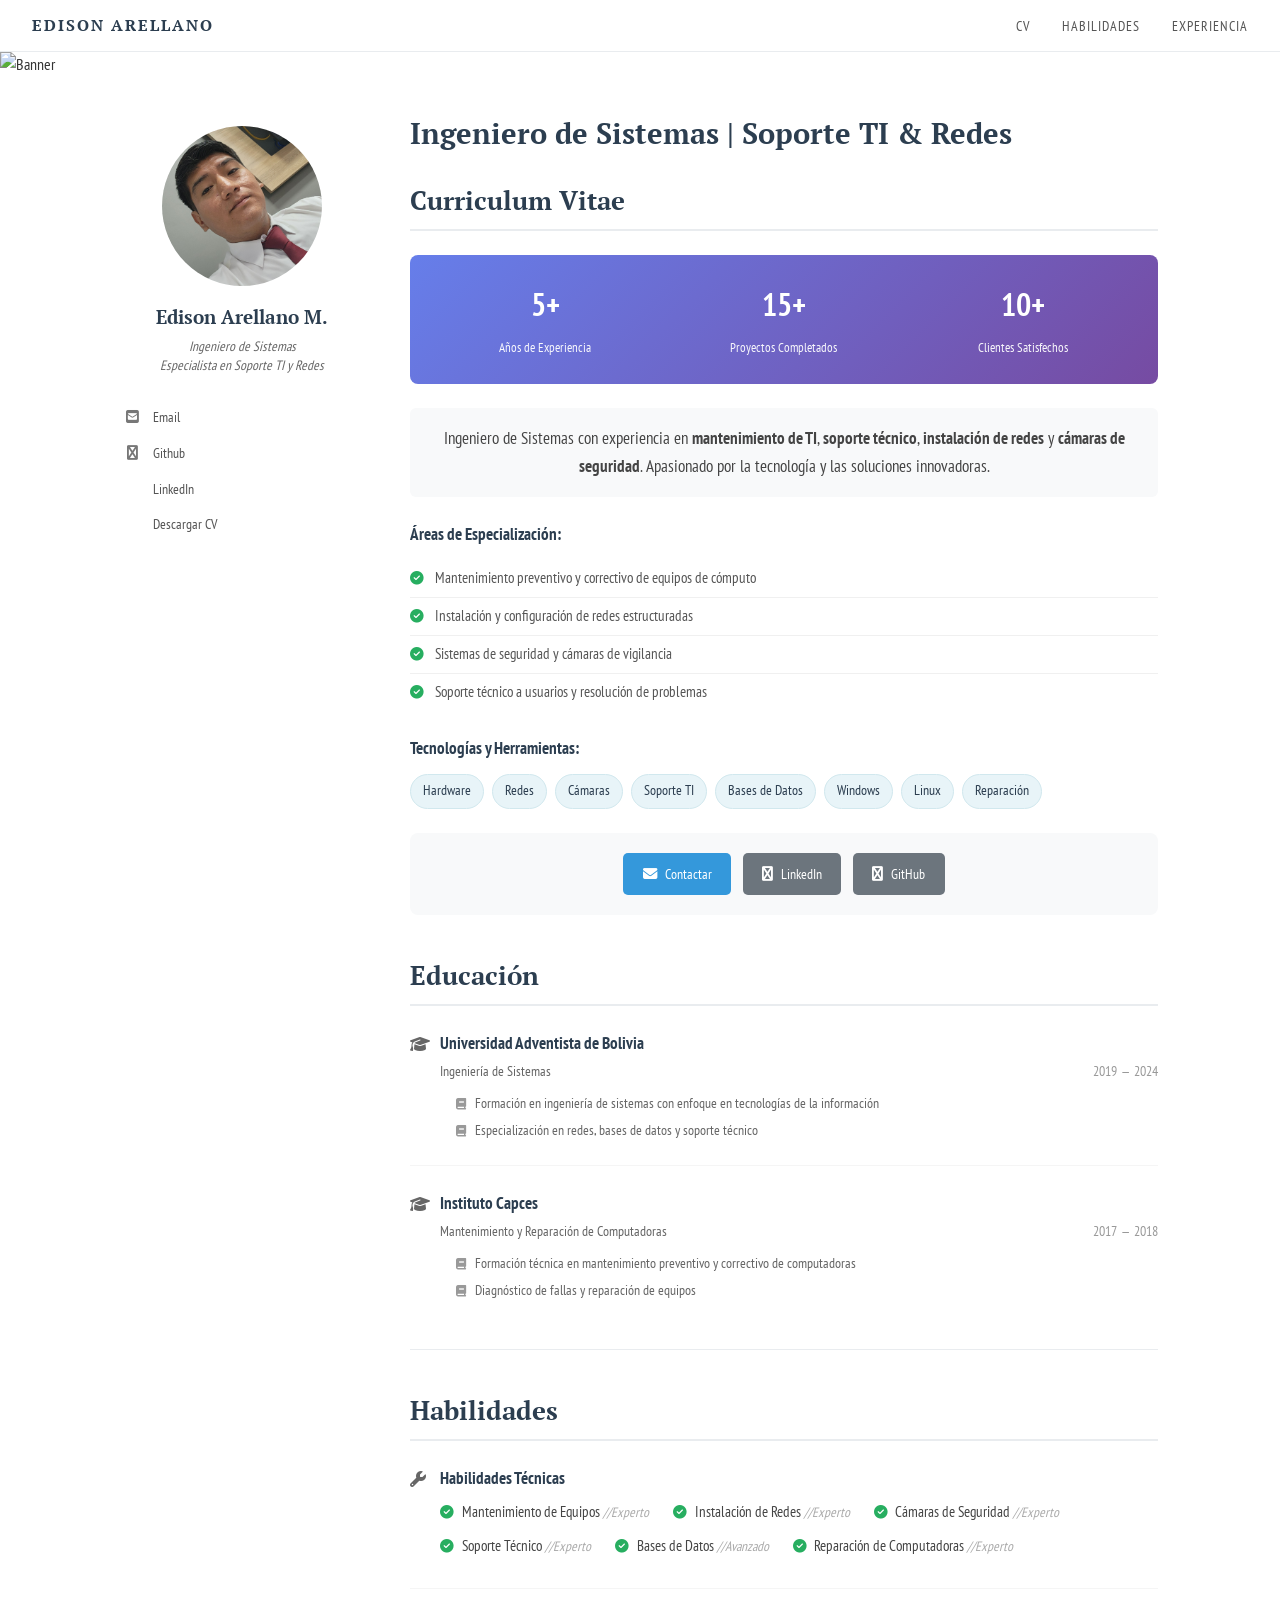
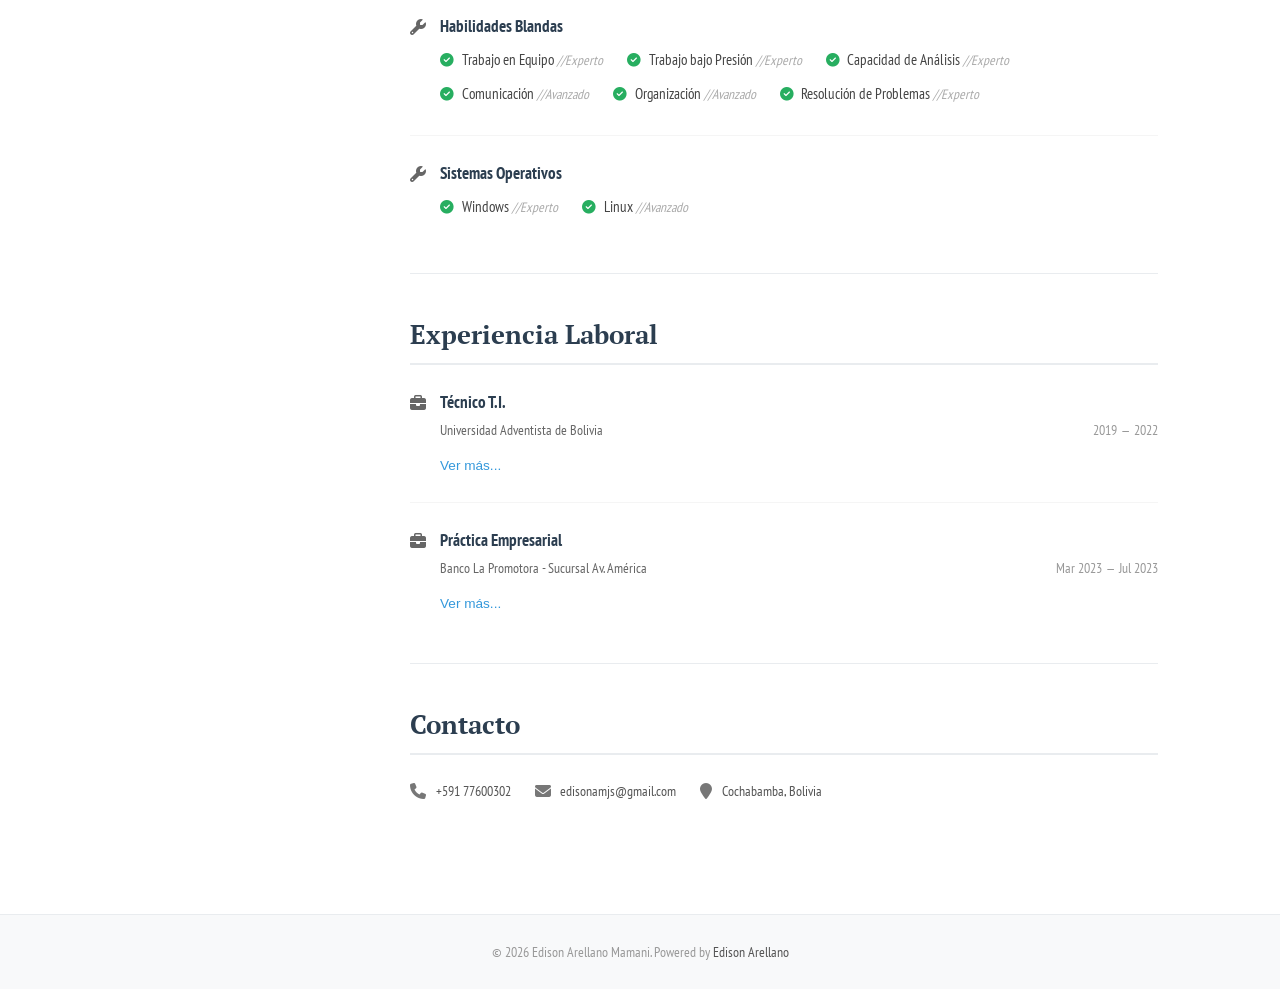
==== commit 7607b471: "feat: rediseño completo estilo Adan Condori - Banner full-width con imagen de estación de trabajo - " ====
--- a/index.html
+++ b/index.html
@@ -6,15 +6,15 @@
     <meta http-equiv="X-UA-Compatible" content="ie=edge">
     
     <title>Edison Arellano | Ingeniero de Sistemas</title>
-    <meta name="description" content="Portafolio profesional de Edison Arellano - Ingeniero de Sistemas con experiencia en mantenimiento de TI, soporte técnico y desarrollo.">
+    <meta name="description" content="Portafolio profesional de Edison Arellano - Ingeniero de Sistemas con experiencia en mantenimiento de TI, soporte técnico y redes.">
     <meta name="keywords" content="Ingeniero de Sistemas, Técnico TI, Soporte Técnico, Mantenimiento de Computadoras, Redes, Seguridad, Bolivia">
     <meta name="author" content="Edison Arellano">
     
     <meta property="og:type" content="website">
-    <meta property="og:url" content="https://edisondb.github.io/portfolio-cv/">
+    <meta property="og:url" content="https://edisondeb.github.io/portfolio-cv/">
     <meta property="og:title" content="Edison Arellano | Portafolio Profesional">
     <meta property="og:description" content="Ingeniero de Sistemas con experiencia en mantenimiento de TI y soporte técnico.">
-    <meta property="og:image" content="assets/images/portafolio.jpeg">
+    <meta property="og:image" content="assets/images/perfil.jpeg">
     
     <link rel="icon" type="image/png" href="assets/icons/favicon.png">
     
@@ -32,7 +32,7 @@
         "@type": "Person",
         "name": "Edison Arellano",
         "jobTitle": "Ingeniero de Sistemas",
-        "url": "https://edisondb.github.io/portfolio-cv",
+        "url": "https://edisondeb.github.io/portfolio-cv",
         "sameAs": [
             "https://github.com/edisondb",
             "https://www.linkedin.com/in/edison-arellano-0ba27439a"
@@ -53,7 +53,6 @@
 </head>
 <body class="home">
 
-    <!-- Navigation -->
     <div class="navigation-wrapper">
         <div class="site-name">
             <a href="#">EDISON ARELLANO</a>
@@ -61,35 +60,30 @@
         <div class="top-navigation">
             <nav role="navigation" id="site-nav" class="nav">
                 <ul>
-                    <li><a href="#about">Sobre Mí</a></li>
-                    <li><a href="#skills">Habilidades</a></li>
-                    <li><a href="#experience">Experiencia</a></li>
-                    <li><a href="#education">Educación</a></li>
-                    <li><a href="#contact">Contacto</a></li>
+                    <li><a href="#cv">CV</a></li>
+                    <li><a href="#skills">HABILIDADES</a></li>
+                    <li><a href="#experience">EXPERIENCIA</a></li>
                 </ul>
             </nav>
         </div>
     </div>
 
-    <!-- Hero Banner -->
     <div class="image-wrap">
-        <!-- Add your banner image here: <img src="assets/images/banner.jpg" alt="..."> -->
+        <img src="assets/images/flat-lay-workstation-with-copy-space-laptop.jpg" alt="Banner">
     </div>
 
-    <!-- Main Content -->
     <div id="main" role="main">
         
-        <!-- Sidebar -->
         <div class="article-author-side">
-            <img src="assets/images/portafolio.jpeg" class="bio-photo" alt="Edison Arellano Mamani">
+            <img src="assets/images/perfil.jpeg" class="bio-photo" alt="Edison Arellano Mamani">
             <h3>Edison Arellano M.</h3>
-            <p>Ingeniero de Sistemas<br>Especialista en Soporte TI y Redes</p>
+            <p><em>Ingeniero de Sistemas<br>Especialista en Soporte TI y Redes</em></p>
             
             <a href="mailto:edisonamjs@gmail.com" class="author-social" target="_blank">
                 <i class="fa fa-envelope-square"></i> Email
             </a>
             <a href="https://github.com/edisondb" class="author-social" target="_blank">
-                <i class="fa fa-github"></i> GitHub
+                <i class="fa fa-github"></i> Github
             </a>
             <a href="https://www.linkedin.com/in/edison-arellano-0ba27439a" class="author-social" target="_blank">
                 <i class="fa fa-linkedin-square"></i> LinkedIn
@@ -99,15 +93,13 @@
             </a>
         </div>
 
-        <!-- Article Content -->
         <article class="page">
             <h1>Ingeniero de Sistemas | Soporte TI & Redes</h1>
             
             <div class="article-wrap">
                 
-                <!-- About Section -->
-                <div class="about-section" id="about">
-                    <h2 class="impact-headline">Ingeniero de Sistemas | Especialista en Soporte TI</h2>
+                <div class="about-section" id="cv">
+                    <h2 class="section-heading">Curriculum Vitae</h2>
                     
                     <div class="key-metrics">
                         <div class="metric">
@@ -170,195 +162,125 @@
                     </div>
                 </div>
 
-                <!-- Education -->
                 <div class="category edu" id="education">
-                    <div class="cat-title">
-                        <span class="cat-name">Educación</span>
-                        <span class="cat-head-line"></span>
-                    </div>
+                    <h2 class="section-heading">Educación</h2>
                     <div class="cat-body">
                         <div class="listing">
-                            <div class="list-icon"></div>
+                            <div class="list-icon"><i class="fa fa-graduation-cap"></i></div>
                             <div class="list-item">
                                 <div class="title">Universidad Adventista de Bolivia</div>
                                 <div class="item-with-time">
                                     <span class="item">Ingeniería de Sistemas</span>
-                                    <span class="time">2019<span class="longdash"></span>2024</span>
-                                </div>
-                                <div class="list-more flex-horizontal">
-                                    <span class="item">Formación en ingeniería de sistemas con enfoque en tecnologías de la información</span>
-                                    <span class="item">Especialización en redes, bases de datos y soporte técnico</span>
-                                </div>
-                            </div>
-                        </div>
-                        
-                        <div class="listing">
-                            <div class="list-icon"></div>
+                                    <span class="time">2019<span class="longdash">&mdash;</span>2024</span>
+                                </div>
+                                <div class="list-details">
+                                    <span><i class="fa fa-book"></i> Formación en ingeniería de sistemas con enfoque en tecnologías de la información</span>
+                                    <span><i class="fa fa-book"></i> Especialización en redes, bases de datos y soporte técnico</span>
+                                </div>
+                            </div>
+                        </div>
+                        
+                        <div class="listing">
+                            <div class="list-icon"><i class="fa fa-graduation-cap"></i></div>
                             <div class="list-item">
                                 <div class="title">Instituto Capces</div>
                                 <div class="item-with-time">
                                     <span class="item">Mantenimiento y Reparación de Computadoras</span>
-                                    <span class="time">2017<span class="longdash"></span>2018</span>
-                                </div>
-                                <div class="list-more flex-horizontal">
-                                    <span class="item">Formación técnica en mantenimiento preventivo y correctivo de computadoras</span>
-                                    <span class="item">Diagnóstico de fallas y reparación de equipos</span>
-                                </div>
-                            </div>
-                        </div>
-                    </div>
-                </div>
-
-                <!-- Skills -->
+                                    <span class="time">2017<span class="longdash">&mdash;</span>2018</span>
+                                </div>
+                                <div class="list-details">
+                                    <span><i class="fa fa-book"></i> Formación técnica en mantenimiento preventivo y correctivo de computadoras</span>
+                                    <span><i class="fa fa-book"></i> Diagnóstico de fallas y reparación de equipos</span>
+                                </div>
+                            </div>
+                        </div>
+                    </div>
+                </div>
+
                 <div class="category skills" id="skills">
-                    <div class="cat-title">
-                        <span class="cat-name">Habilidades</span>
-                        <span class="cat-head-line"></span>
-                    </div>
+                    <h2 class="section-heading">Habilidades</h2>
                     <div class="cat-body">
-                        <div class="listing">
-                            <div class="list-icon"></div>
+                        
+                        <div class="listing">
+                            <div class="list-icon"><i class="fa fa-wrench"></i></div>
                             <div class="list-item">
                                 <div class="title">Habilidades Técnicas</div>
                                 <div class="list-more flex-horizontal">
-                                    <span class="columna">
-                                        <i class="fa fa-check-circle"></i>
-                                        Mantenimiento de Equipos
-                                        <span class="dull"> //Experto</span>
-                                    </span>
-                                    <span class="columna">
-                                        <i class="fa fa-check-circle"></i>
-                                        Instalación de Redes
-                                        <span class="dull"> //Experto</span>
-                                    </span>
-                                    <span class="columna">
-                                        <i class="fa fa-check-circle"></i>
-                                        Cámaras de Seguridad
-                                        <span class="dull"> //Experto</span>
-                                    </span>
-                                    <span class="columna">
-                                        <i class="fa fa-check-circle"></i>
-                                        Soporte Técnico
-                                        <span class="dull"> //Experto</span>
-                                    </span>
-                                    <span class="columna">
-                                        <i class="fa fa-check-circle"></i>
-                                        Bases de Datos
-                                        <span class="dull"> //Avanzado</span>
-                                    </span>
-                                    <span class="columna">
-                                        <i class="fa fa-check-circle"></i>
-                                        Reparación de Computadoras
-                                        <span class="dull"> //Experto</span>
-                                    </span>
-                                </div>
-                            </div>
-                        </div>
-                        
-                        <div class="listing">
-                            <div class="list-icon"></div>
+                                    <span class="columna"><i class="fa fa-check-circle"></i> Mantenimiento de Equipos <span class="dull">//Experto</span></span>
+                                    <span class="columna"><i class="fa fa-check-circle"></i> Instalación de Redes <span class="dull">//Experto</span></span>
+                                    <span class="columna"><i class="fa fa-check-circle"></i> Cámaras de Seguridad <span class="dull">//Experto</span></span>
+                                    <span class="columna"><i class="fa fa-check-circle"></i> Soporte Técnico <span class="dull">//Experto</span></span>
+                                    <span class="columna"><i class="fa fa-check-circle"></i> Bases de Datos <span class="dull">//Avanzado</span></span>
+                                    <span class="columna"><i class="fa fa-check-circle"></i> Reparación de Computadoras <span class="dull">//Experto</span></span>
+                                </div>
+                            </div>
+                        </div>
+                        
+                        <div class="listing">
+                            <div class="list-icon"><i class="fa fa-wrench"></i></div>
                             <div class="list-item">
                                 <div class="title">Habilidades Blandas</div>
                                 <div class="list-more flex-horizontal">
-                                    <span class="columna">
-                                        <i class="fa fa-check-circle"></i>
-                                        Trabajo en Equipo
-                                        <span class="dull"> //Experto</span>
-                                    </span>
-                                    <span class="columna">
-                                        <i class="fa fa-check-circle"></i>
-                                        Trabajo bajo Presión
-                                        <span class="dull"> //Experto</span>
-                                    </span>
-                                    <span class="columna">
-                                        <i class="fa fa-check-circle"></i>
-                                        Capacidad de Análisis
-                                        <span class="dull"> //Experto</span>
-                                    </span>
-                                    <span class="columna">
-                                        <i class="fa fa-check-circle"></i>
-                                        Comunicación
-                                        <span class="dull"> //Avanzado</span>
-                                    </span>
-                                    <span class="columna">
-                                        <i class="fa fa-check-circle"></i>
-                                        Organización
-                                        <span class="dull"> //Avanzado</span>
-                                    </span>
-                                    <span class="columna">
-                                        <i class="fa fa-check-circle"></i>
-                                        Resolución de Problemas
-                                        <span class="dull"> //Experto</span>
-                                    </span>
-                                </div>
-                            </div>
-                        </div>
-                        
-                        <div class="listing">
-                            <div class="list-icon"></div>
+                                    <span class="columna"><i class="fa fa-check-circle"></i> Trabajo en Equipo <span class="dull">//Experto</span></span>
+                                    <span class="columna"><i class="fa fa-check-circle"></i> Trabajo bajo Presión <span class="dull">//Experto</span></span>
+                                    <span class="columna"><i class="fa fa-check-circle"></i> Capacidad de Análisis <span class="dull">//Experto</span></span>
+                                    <span class="columna"><i class="fa fa-check-circle"></i> Comunicación <span class="dull">//Avanzado</span></span>
+                                    <span class="columna"><i class="fa fa-check-circle"></i> Organización <span class="dull">//Avanzado</span></span>
+                                    <span class="columna"><i class="fa fa-check-circle"></i> Resolución de Problemas <span class="dull">//Experto</span></span>
+                                </div>
+                            </div>
+                        </div>
+                        
+                        <div class="listing">
+                            <div class="list-icon"><i class="fa fa-wrench"></i></div>
                             <div class="list-item">
                                 <div class="title">Sistemas Operativos</div>
                                 <div class="list-more flex-horizontal">
-                                    <span class="columna">
-                                        <i class="fa fa-check-circle"></i>
-                                        Windows
-                                        <span class="dull"> //Experto</span>
-                                    </span>
-                                    <span class="columna">
-                                        <i class="fa fa-check-circle"></i>
-                                        Linux
-                                        <span class="dull"> //Avanzado</span>
-                                    </span>
-                                </div>
-                            </div>
-                        </div>
-                    </div>
-                </div>
-
-                <!-- Work Experience -->
+                                    <span class="columna"><i class="fa fa-check-circle"></i> Windows <span class="dull">//Experto</span></span>
+                                    <span class="columna"><i class="fa fa-check-circle"></i> Linux <span class="dull">//Avanzado</span></span>
+                                </div>
+                            </div>
+                        </div>
+                        
+                    </div>
+                </div>
+
                 <div class="category work" id="experience">
-                    <div class="cat-title">
-                        <span class="cat-name">Experiencia Laboral</span>
-                        <span class="cat-head-line"></span>
-                    </div>
-                    <div class="cat-body timeline">
-                        
-                        <div class="listing">
-                            <div class="list-icon-custom"></div>
-                            <div class="list-item">
-                                <div class="title toggle-details">Técnico T.I.</div>
+                    <h2 class="section-heading">Experiencia Laboral</h2>
+                    <div class="cat-body">
+                        
+                        <div class="listing">
+                            <div class="list-icon"><i class="fa fa-briefcase"></i></div>
+                            <div class="list-item">
+                                <div class="title">Técnico T.I.</div>
                                 <div class="item-with-time">
                                     <span class="item">Universidad Adventista de Bolivia</span>
-                                    <span class="time">2019<span class="longdash"></span>2022</span>
+                                    <span class="time">2019<span class="longdash">&mdash;</span>2022</span>
                                 </div>
                                 <div class="list-more-details details hidden">
                                     <strong>Responsabilidades:</strong><br>
-                                    • Mantenimiento y reparación de equipos de cómputo<br>
-                                    • Mantenimiento e instalación de cámaras de seguridad<br>
-                                    • Instalación de puntos de red<br>
-                                    • Soporte técnico a usuarios<br><br>
-                                    <strong>Habilidades:</strong><br>
-                                    • Hardware, Redes, Cámaras, Soporte TI
+                                    &bull; Mantenimiento y reparación de equipos de cómputo<br>
+                                    &bull; Mantenimiento e instalación de cámaras de seguridad<br>
+                                    &bull; Instalación de puntos de red<br>
+                                    &bull; Soporte técnico a usuarios
                                 </div>
                                 <button class="toggle-button" onclick="toggleDetails(this)">Ver más...</button>
                             </div>
                         </div>
                         
                         <div class="listing">
-                            <div class="list-icon-custom"></div>
-                            <div class="list-item">
-                                <div class="title toggle-details">Práctica Empresarial</div>
+                            <div class="list-icon"><i class="fa fa-briefcase"></i></div>
+                            <div class="list-item">
+                                <div class="title">Práctica Empresarial</div>
                                 <div class="item-with-time">
                                     <span class="item">Banco La Promotora - Sucursal Av. América</span>
-                                    <span class="time">Mar 2023<span class="longdash"></span>Jul 2023</span>
+                                    <span class="time">Mar 2023<span class="longdash">&mdash;</span>Jul 2023</span>
                                 </div>
                                 <div class="list-more-details details hidden">
                                     <strong>Responsabilidades:</strong><br>
-                                    • Pruebas al sistema del banco<br>
-                                    • Consultas básicas a la base de datos<br>
-                                    • Soporte remoto a las diferentes oficinas<br><br>
-                                    <strong>Habilidades:</strong><br>
-                                    • Bases de Datos, Soporte Remoto, Pruebas
+                                    &bull; Pruebas al sistema del banco<br>
+                                    &bull; Consultas básicas a la base de datos<br>
+                                    &bull; Soporte remoto a las diferentes oficinas
                                 </div>
                                 <button class="toggle-button" onclick="toggleDetails(this)">Ver más...</button>
                             </div>
@@ -367,12 +289,8 @@
                     </div>
                 </div>
 
-                <!-- Contact Section -->
                 <div class="category contact" id="contact">
-                    <div class="cat-title">
-                        <span class="cat-name">Contacto</span>
-                        <span class="cat-head-line"></span>
-                    </div>
+                    <h2 class="section-heading">Contacto</h2>
                     <div class="cat-body">
                         <div class="contact-info">
                             <div class="contact-item">
@@ -395,7 +313,6 @@
         </article>
     </div>
 
-    <!-- Footer -->
     <div class="footer-wrap">
         <footer>
             <span>&copy; 2026 Edison Arellano Mamani. Powered by <a href="#">Edison Arellano</a></span>
--- a/assets/css/style.css
+++ b/assets/css/style.css
@@ -1,9 +1,9 @@
 /* ============================================
-   STYLE.CSS - Professional Portfolio
-   Edison Arellano Mamani
+   STYLE.CSS - Adan Condori Style
+   Portfolio CV - Edison Arellano Mamani
    ============================================ */
 
-/* Reset & Base */
+/* Reset */
 *, *::before, *::after {
     margin: 0;
     padding: 0;
@@ -25,7 +25,6 @@
 a {
     color: #2c3e50;
     text-decoration: none;
-    transition: color 0.2s ease;
 }
 
 a:hover {
@@ -40,26 +39,22 @@
 
 /* Navigation */
 .navigation-wrapper {
-    position: fixed;
-    top: 0;
-    left: 0;
+    position: relative;
     width: 100%;
     background: #fff;
     border-bottom: 1px solid #e9ecef;
-    z-index: 1000;
     display: flex;
     justify-content: space-between;
     align-items: center;
-    padding: 0 2rem;
-    height: 60px;
+    padding: 0.8rem 2rem;
 }
 
 .site-name a {
     font-family: 'PT Serif', Georgia, serif;
-    font-size: 1.1rem;
+    font-size: 1rem;
     font-weight: 700;
     color: #2c3e50;
-    letter-spacing: 1px;
+    letter-spacing: 2px;
 }
 
 .top-navigation .nav ul {
@@ -69,9 +64,10 @@
 }
 
 .top-navigation .nav a {
-    font-size: 0.9rem;
-    color: #666;
+    font-size: 0.85rem;
+    color: #555;
     font-weight: 400;
+    letter-spacing: 1px;
     transition: color 0.2s ease;
 }
 
@@ -79,116 +75,119 @@
     color: #2c3e50;
 }
 
-/* Hero Banner */
+/* Hero Banner - Full Width */
 .image-wrap {
-    margin-top: 60px;
-    height: 400px;
+    width: 100%;
+    max-height: 420px;
     overflow: hidden;
-    position: relative;
-    background: linear-gradient(135deg, #667eea 0%, #764ba2 100%);
 }
 
 .image-wrap img {
     width: 100%;
     height: 100%;
     object-fit: cover;
-    filter: brightness(0.7);
+    display: block;
 }
 
 /* Main Layout */
 #main {
     max-width: 1100px;
     margin: 0 auto;
-    padding: 3rem 2rem;
+    padding: 2rem 2rem 3rem;
     display: grid;
-    grid-template-columns: 280px 1fr;
+    grid-template-columns: 240px 1fr;
     gap: 3rem;
 }
 
 /* Sidebar */
 .article-author-side {
     position: sticky;
-    top: 100px;
+    top: 20px;
     height: fit-content;
     text-align: center;
+    padding-top: 1rem;
 }
 
 .bio-photo {
-    width: 180px;
-    height: 180px;
+    width: 160px;
+    height: 160px;
     border-radius: 50%;
     object-fit: cover;
-    margin-bottom: 1rem;
-    border: 4px solid #fff;
-    box-shadow: 0 4px 15px rgba(0, 0, 0, 0.1);
+    margin: 0 auto 1rem;
+    border: none;
 }
 
 .article-author-side h3 {
     font-family: 'PT Serif', Georgia, serif;
-    font-size: 1.3rem;
-    color: #2c3e50;
-    margin-bottom: 0.5rem;
+    font-size: 1.2rem;
+    color: #2c3e50;
+    margin-bottom: 0.25rem;
 }
 
 .article-author-side p {
-    font-size: 0.9rem;
+    font-size: 0.85rem;
     color: #666;
     margin-bottom: 1.5rem;
-    line-height: 1.5;
+    line-height: 1.4;
 }
 
 .author-social {
     display: block;
-    padding: 0.6rem 1rem;
-    margin-bottom: 0.5rem;
-    background: #f8f9fa;
-    border-radius: 6px;
+    padding: 0.4rem 0;
     color: #555;
     font-size: 0.9rem;
-    transition: all 0.2s ease;
+    text-align: left;
+    transition: color 0.2s ease;
+}
+
+.author-social i {
+    width: 20px;
+    margin-right: 0.5rem;
+    text-align: center;
+    color: #777;
 }
 
 .author-social:hover {
-    background: #2c3e50;
-    color: #fff;
+    color: #2c3e50;
 }
 
 /* Article */
 .page h1 {
     font-family: 'PT Serif', Georgia, serif;
-    font-size: 2rem;
-    color: #2c3e50;
-    margin-bottom: 2rem;
-    padding-bottom: 1rem;
+    font-size: 1.8rem;
+    color: #2c3e50;
+    margin-bottom: 1.5rem;
+    font-weight: 700;
+}
+
+.article-wrap {
+    margin-top: 1rem;
+}
+
+/* Section Headings */
+.section-heading {
+    font-family: 'PT Serif', Georgia, serif;
+    font-size: 1.6rem;
+    color: #2c3e50;
+    font-weight: 700;
+    margin-bottom: 1.5rem;
+    padding-bottom: 0.5rem;
     border-bottom: 2px solid #e9ecef;
-}
-
-.article-wrap {
-    margin-top: 2rem;
 }
 
 /* About Section */
 .about-section {
-    margin-bottom: 3rem;
-}
-
-.impact-headline {
-    font-size: 1.5rem;
-    color: #2c3e50;
-    text-align: center;
-    margin-bottom: 1.5rem;
-    padding-bottom: 0.5rem;
-    border-bottom: 3px solid #3498db;
+    margin-bottom: 2.5rem;
 }
 
 .key-metrics {
     display: grid;
     grid-template-columns: repeat(3, 1fr);
     gap: 1rem;
-    margin: 2rem 0;
+    margin: 1.5rem 0;
     padding: 1.5rem;
     background: linear-gradient(135deg, #667eea 0%, #764ba2 100%);
-    border-radius: 10px;
+    border-radius: 8px;
     color: white;
 }
 
@@ -198,13 +197,13 @@
 
 .metric-value {
     display: block;
-    font-size: 2.2rem;
+    font-size: 2rem;
     font-weight: bold;
     margin-bottom: 0.25rem;
 }
 
 .metric-label {
-    font-size: 0.85rem;
+    font-size: 0.8rem;
     opacity: 0.95;
 }
 
@@ -212,21 +211,21 @@
     font-size: 1.05rem;
     line-height: 1.7;
     text-align: center;
-    margin: 2rem 0;
+    margin: 1.5rem 0;
     padding: 1rem;
     background: #f8f9fa;
-    border-radius: 8px;
+    border-radius: 6px;
     color: #444;
 }
 
 .quick-highlights {
-    margin: 2rem 0;
+    margin: 1.5rem 0;
 }
 
 .quick-highlights h3 {
-    font-size: 1.1rem;
-    color: #2c3e50;
-    margin-bottom: 1rem;
+    font-size: 1.05rem;
+    color: #2c3e50;
+    margin-bottom: 0.75rem;
 }
 
 .compact-list {
@@ -235,9 +234,9 @@
 }
 
 .compact-list li {
-    padding: 0.5rem 0;
-    font-size: 1rem;
-    border-bottom: 1px solid #e9ecef;
+    padding: 0.4rem 0;
+    font-size: 0.95rem;
+    border-bottom: 1px solid #f0f0f0;
     color: #555;
 }
 
@@ -248,16 +247,17 @@
 .compact-list li i {
     color: #27ae60;
     margin-right: 0.5rem;
+    font-size: 0.85rem;
 }
 
 .tech-pills {
-    margin: 2rem 0;
+    margin: 1.5rem 0;
 }
 
 .tech-pills h3 {
-    font-size: 1.1rem;
-    color: #2c3e50;
-    margin-bottom: 1rem;
+    font-size: 1.05rem;
+    color: #2c3e50;
+    margin-bottom: 0.75rem;
 }
 
 .pills-container {
@@ -268,22 +268,22 @@
 
 .tech-pill {
     display: inline-block;
-    padding: 0.4rem 0.8rem;
-    background: #e3f2fd;
-    color: #1976d2;
+    padding: 0.35rem 0.75rem;
+    background: #e8f4f8;
+    color: #2c3e50;
     border-radius: 20px;
     font-size: 0.85rem;
-    font-weight: 500;
-    border: 1px solid #90caf9;
+    font-weight: 400;
+    border: 1px solid #d1e8ee;
 }
 
 /* CTA Section */
 .cta-section {
     text-align: center;
-    margin-top: 2rem;
-    padding: 1.5rem;
+    margin-top: 1.5rem;
+    padding: 1.25rem;
     background: #f8f9fa;
-    border-radius: 10px;
+    border-radius: 8px;
 }
 
 .contact-buttons {
@@ -294,12 +294,12 @@
 }
 
 .btn {
-    padding: 0.7rem 1.3rem;
+    padding: 0.6rem 1.2rem;
     text-decoration: none;
-    border-radius: 6px;
+    border-radius: 5px;
     font-weight: 500;
     transition: all 0.2s ease;
-    font-size: 0.95rem;
+    font-size: 0.9rem;
     display: inline-flex;
     align-items: center;
     gap: 0.5rem;
@@ -316,14 +316,14 @@
 }
 
 .btn:hover {
-    transform: translateY(-2px);
-    box-shadow: 0 4px 12px rgba(0, 0, 0, 0.15);
+    transform: translateY(-1px);
+    box-shadow: 0 3px 10px rgba(0, 0, 0, 0.15);
 }
 
 /* Categories */
 .category {
-    margin-bottom: 3rem;
-    padding-bottom: 2rem;
+    margin-bottom: 2.5rem;
+    padding-bottom: 1.5rem;
     border-bottom: 1px solid #e9ecef;
 }
 
@@ -331,25 +331,8 @@
     border-bottom: none;
 }
 
-.cat-title {
-    display: flex;
-    align-items: center;
-    gap: 1rem;
-    margin-bottom: 1.5rem;
-}
-
-.cat-name {
-    font-family: 'PT Serif', Georgia, serif;
-    font-size: 1.4rem;
-    font-weight: 700;
-    color: #2c3e50;
-    white-space: nowrap;
-}
-
-.cat-head-line {
-    flex: 1;
-    height: 2px;
-    background: #e9ecef;
+.cat-body {
+    margin-top: 1rem;
 }
 
 /* Listings */
@@ -357,31 +340,24 @@
     display: flex;
     margin-bottom: 1.5rem;
     padding-bottom: 1.5rem;
-    border-bottom: 1px solid #f0f0f0;
+    border-bottom: 1px solid #f5f5f5;
 }
 
 .listing:last-child {
     border-bottom: none;
+    padding-bottom: 0;
 }
 
 .list-icon {
-    width: 12px;
-    height: 12px;
-    background: #3498db;
-    border-radius: 50%;
-    margin-top: 6px;
-    margin-right: 1rem;
+    width: 30px;
     flex-shrink: 0;
-}
-
-.list-icon-custom {
-    width: 12px;
-    height: 12px;
-    background: #e74c3c;
-    border-radius: 50%;
-    margin-top: 6px;
-    margin-right: 1rem;
-    flex-shrink: 0;
+    color: #777;
+    font-size: 1rem;
+    padding-top: 2px;
+}
+
+.list-icon i {
+    color: #666;
 }
 
 .list-item {
@@ -391,81 +367,86 @@
 .list-item .title {
     font-weight: 700;
     color: #2c3e50;
-    margin-bottom: 0.25rem;
+    margin-bottom: 0.15rem;
     font-size: 1.05rem;
 }
 
 .item-with-time {
     display: flex;
     justify-content: space-between;
-    align-items: center;
+    align-items: baseline;
     margin-bottom: 0.5rem;
     flex-wrap: wrap;
-    gap: 0.5rem;
+    gap: 0.25rem;
 }
 
 .item-with-time .item {
     color: #666;
-    font-size: 0.95rem;
+    font-size: 0.9rem;
 }
 
 .item-with-time .time {
     color: #999;
     font-size: 0.85rem;
+    white-space: nowrap;
 }
 
 .longdash {
     margin: 0 0.25rem;
 }
 
-.list-more {
-    display: flex;
-    flex-wrap: wrap;
-    gap: 0.5rem 1.5rem;
+.list-details {
+    display: flex;
+    flex-direction: column;
+    gap: 0.25rem;
     margin-top: 0.5rem;
 }
 
-.list-more .item {
+.list-details span {
     color: #666;
     font-size: 0.9rem;
+    padding-left: 1rem;
+}
+
+.list-details span i {
+    color: #999;
+    margin-right: 0.3rem;
+    font-size: 0.75rem;
 }
 
 /* Skills */
+.list-more {
+    display: flex;
+    flex-wrap: wrap;
+    gap: 0.25rem 1.5rem;
+    margin-top: 0.5rem;
+}
+
 .columna {
     display: inline-block;
-    margin-bottom: 0.5rem;
+    margin-bottom: 0.35rem;
     font-size: 0.95rem;
-    color: #555;
+    color: #444;
 }
 
 .columna i {
     color: #27ae60;
     margin-right: 0.3rem;
+    font-size: 0.85rem;
 }
 
 .dull {
-    color: #999;
+    color: #aaa;
     font-style: italic;
-}
-
-/* Work Timeline */
-.timeline .listing {
-    position: relative;
-    padding-left: 2rem;
-}
-
-.timeline .list-icon-custom {
-    position: absolute;
-    left: 0;
-    top: 6px;
+    font-size: 0.85rem;
 }
 
 /* Toggle Details */
 .list-more-details {
     margin-top: 0.75rem;
-    padding: 1rem;
+    padding: 0.75rem;
     background: #f8f9fa;
-    border-radius: 6px;
+    border-radius: 5px;
     font-size: 0.9rem;
     line-height: 1.6;
     color: #555;
@@ -479,12 +460,11 @@
     background: none;
     border: none;
     color: #3498db;
-    font-size: 0.9rem;
+    font-size: 0.85rem;
     font-weight: 500;
     cursor: pointer;
     margin-top: 0.5rem;
     padding: 0;
-    transition: color 0.2s ease;
 }
 
 .toggle-button:hover {
@@ -495,22 +475,23 @@
 .contact-info {
     display: flex;
     flex-wrap: wrap;
-    gap: 2rem;
+    gap: 1.5rem;
 }
 
 .contact-item {
     display: flex;
     align-items: center;
-    gap: 0.75rem;
+    gap: 0.6rem;
 }
 
 .contact-item i {
-    font-size: 1.2rem;
-    color: #3498db;
+    font-size: 1rem;
+    color: #777;
 }
 
 .contact-item span {
     color: #555;
+    font-size: 0.9rem;
 }
 
 .contact-item a {
@@ -523,10 +504,10 @@
 
 /* Footer */
 .footer-wrap {
-    background: #2c3e50;
-    padding: 2rem;
+    background: #f8f9fa;
+    border-top: 1px solid #e9ecef;
+    padding: 1.5rem;
     text-align: center;
-    margin-top: 3rem;
 }
 
 .footer-wrap footer {
@@ -535,12 +516,12 @@
 }
 
 .footer-wrap span {
-    color: #aab;
-    font-size: 0.9rem;
+    color: #999;
+    font-size: 0.85rem;
 }
 
 .footer-wrap a {
-    color: #fff;
+    color: #555;
 }
 
 .footer-wrap a:hover {
@@ -551,23 +532,23 @@
 @media (max-width: 900px) {
     .navigation-wrapper {
         flex-direction: column;
-        height: auto;
-        padding: 1rem;
+        gap: 0.5rem;
+        padding: 0.75rem 1rem;
     }
     
     .top-navigation .nav ul {
+        gap: 1rem;
         flex-wrap: wrap;
         justify-content: center;
-        gap: 1rem;
     }
     
     .image-wrap {
-        height: 250px;
+        max-height: 250px;
     }
     
     #main {
         grid-template-columns: 1fr;
-        padding: 2rem 1rem;
+        padding: 1.5rem 1rem;
     }
     
     .article-author-side {
@@ -579,9 +560,13 @@
         text-align: center;
     }
     
+    .author-social {
+        text-align: center;
+    }
+    
     .bio-photo {
-        width: 150px;
-        height: 150px;
+        width: 130px;
+        height: 130px;
     }
     
     .key-metrics {
@@ -601,11 +586,11 @@
 
 @media (max-width: 600px) {
     .page h1 {
-        font-size: 1.5rem;
-    }
-    
-    .cat-name {
-        font-size: 1.2rem;
+        font-size: 1.4rem;
+    }
+    
+    .section-heading {
+        font-size: 1.3rem;
     }
     
     .contact-buttons {
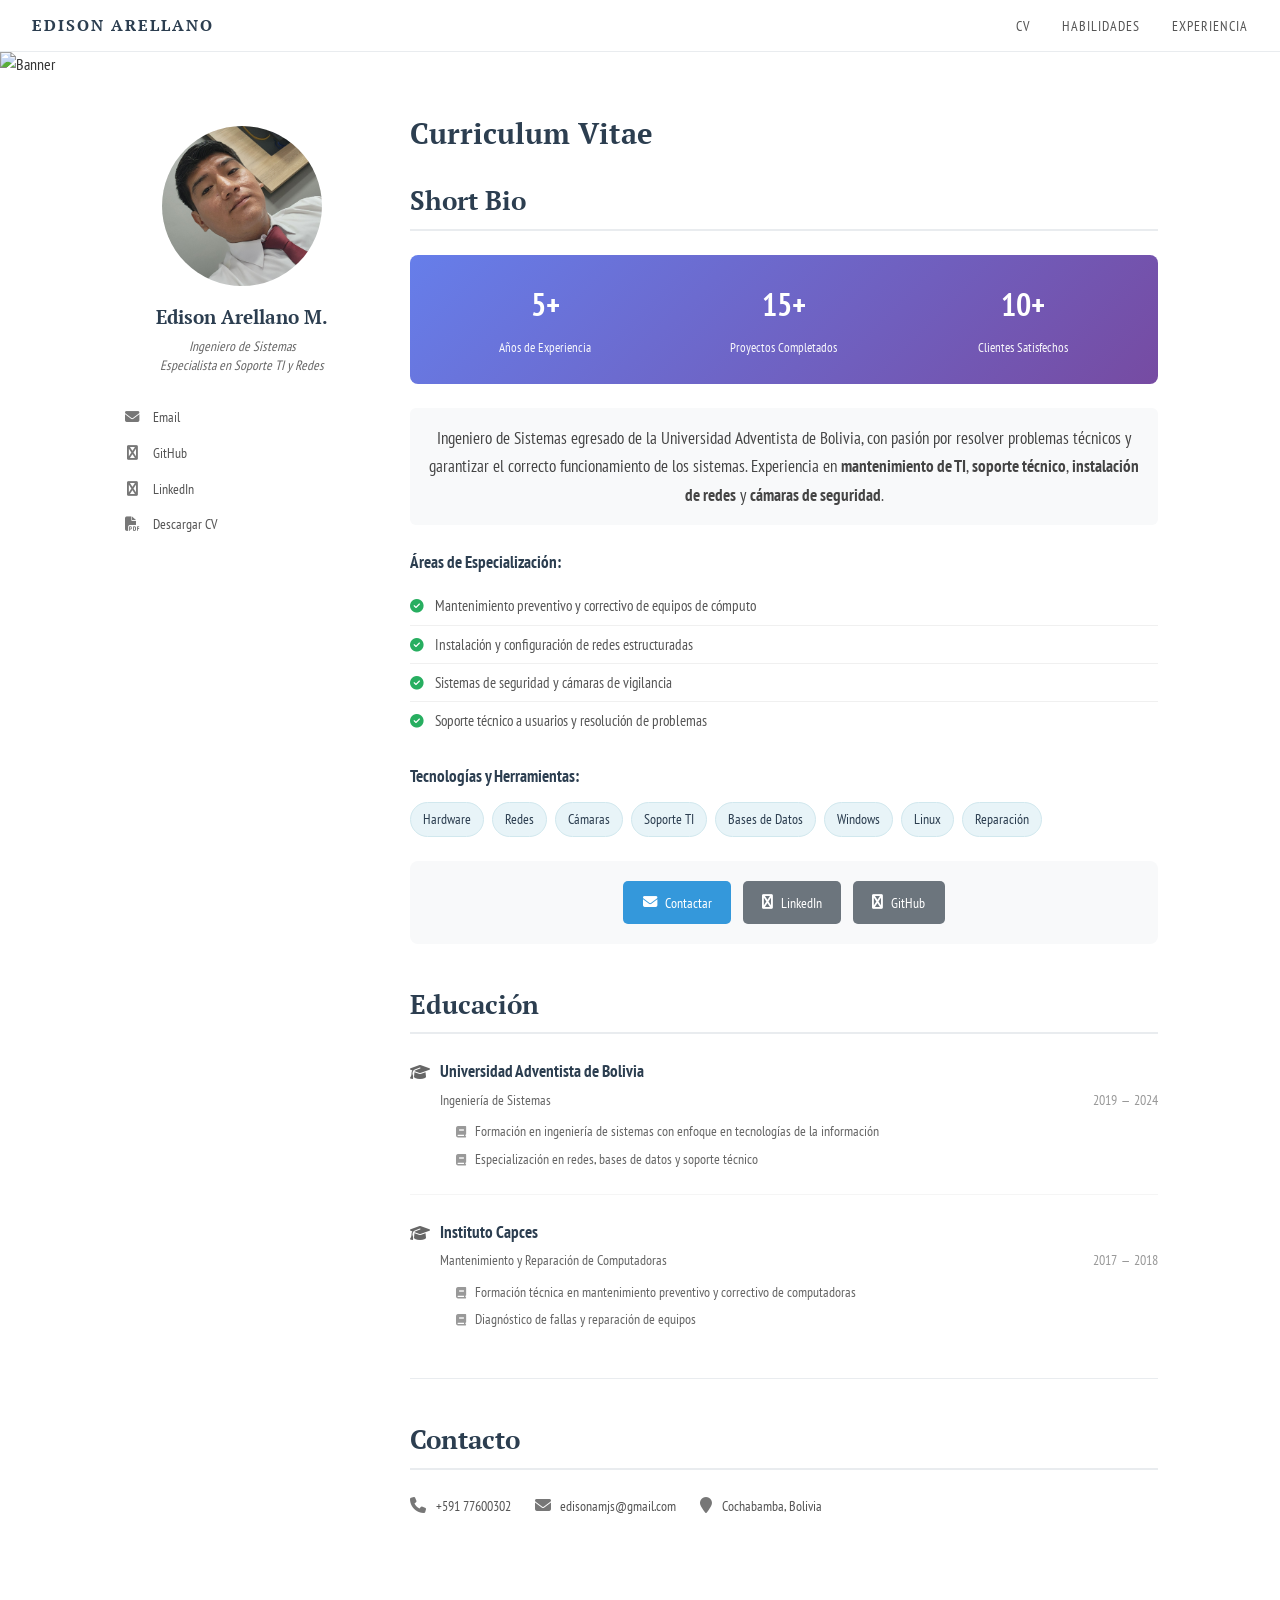
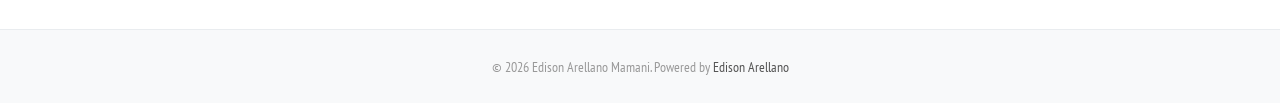
==== commit 3a99e177: "feat: páginas separadas CV, Habilidades, Experiencia - index.html: Página principal con CV y educaci" ====
--- a/index.html
+++ b/index.html
@@ -55,14 +55,14 @@
 
     <div class="navigation-wrapper">
         <div class="site-name">
-            <a href="#">EDISON ARELLANO</a>
+            <a href="index.html">EDISON ARELLANO</a>
         </div>
         <div class="top-navigation">
             <nav role="navigation" id="site-nav" class="nav">
                 <ul>
-                    <li><a href="#cv">CV</a></li>
-                    <li><a href="#skills">HABILIDADES</a></li>
-                    <li><a href="#experience">EXPERIENCIA</a></li>
+                    <li><a href="index.html" class="active">CV</a></li>
+                    <li><a href="habilidades.html">HABILIDADES</a></li>
+                    <li><a href="experiencia.html">EXPERIENCIA</a></li>
                 </ul>
             </nav>
         </div>
@@ -80,26 +80,26 @@
             <p><em>Ingeniero de Sistemas<br>Especialista en Soporte TI y Redes</em></p>
             
             <a href="mailto:edisonamjs@gmail.com" class="author-social" target="_blank">
-                <i class="fa fa-envelope-square"></i> Email
+                <i class="fa fa-envelope"></i> Email
             </a>
             <a href="https://github.com/edisondb" class="author-social" target="_blank">
-                <i class="fa fa-github"></i> Github
+                <i class="fa fa-github"></i> GitHub
             </a>
             <a href="https://www.linkedin.com/in/edison-arellano-0ba27439a" class="author-social" target="_blank">
-                <i class="fa fa-linkedin-square"></i> LinkedIn
+                <i class="fa fa-linkedin"></i> LinkedIn
             </a>
             <a href="assets/files/CV-Edison-Arellano.pdf" download class="author-social">
-                <i class="fa fa-file-pdf-o"></i> Descargar CV
+                <i class="fa fa-file-pdf"></i> Descargar CV
             </a>
         </div>
 
         <article class="page">
-            <h1>Ingeniero de Sistemas | Soporte TI & Redes</h1>
+            <h1>Curriculum Vitae</h1>
             
             <div class="article-wrap">
                 
                 <div class="about-section" id="cv">
-                    <h2 class="section-heading">Curriculum Vitae</h2>
+                    <h2 class="section-heading">Short Bio</h2>
                     
                     <div class="key-metrics">
                         <div class="metric">
@@ -117,10 +117,11 @@
                     </div>
                     
                     <p class="lead-paragraph">
-                        Ingeniero de Sistemas con experiencia en <strong>mantenimiento de TI</strong>, 
+                        Ingeniero de Sistemas egresado de la Universidad Adventista de Bolivia, 
+                        con pasión por resolver problemas técnicos y garantizar el correcto 
+                        funcionamiento de los sistemas. Experiencia en <strong>mantenimiento de TI</strong>, 
                         <strong>soporte técnico</strong>, <strong>instalación de redes</strong> y 
-                        <strong>cámaras de seguridad</strong>. Apasionado por la tecnología 
-                        y las soluciones innovadoras.
+                        <strong>cámaras de seguridad</strong>.
                     </p>
                     
                     <div class="quick-highlights">
@@ -197,98 +198,6 @@
                     </div>
                 </div>
 
-                <div class="category skills" id="skills">
-                    <h2 class="section-heading">Habilidades</h2>
-                    <div class="cat-body">
-                        
-                        <div class="listing">
-                            <div class="list-icon"><i class="fa fa-wrench"></i></div>
-                            <div class="list-item">
-                                <div class="title">Habilidades Técnicas</div>
-                                <div class="list-more flex-horizontal">
-                                    <span class="columna"><i class="fa fa-check-circle"></i> Mantenimiento de Equipos <span class="dull">//Experto</span></span>
-                                    <span class="columna"><i class="fa fa-check-circle"></i> Instalación de Redes <span class="dull">//Experto</span></span>
-                                    <span class="columna"><i class="fa fa-check-circle"></i> Cámaras de Seguridad <span class="dull">//Experto</span></span>
-                                    <span class="columna"><i class="fa fa-check-circle"></i> Soporte Técnico <span class="dull">//Experto</span></span>
-                                    <span class="columna"><i class="fa fa-check-circle"></i> Bases de Datos <span class="dull">//Avanzado</span></span>
-                                    <span class="columna"><i class="fa fa-check-circle"></i> Reparación de Computadoras <span class="dull">//Experto</span></span>
-                                </div>
-                            </div>
-                        </div>
-                        
-                        <div class="listing">
-                            <div class="list-icon"><i class="fa fa-wrench"></i></div>
-                            <div class="list-item">
-                                <div class="title">Habilidades Blandas</div>
-                                <div class="list-more flex-horizontal">
-                                    <span class="columna"><i class="fa fa-check-circle"></i> Trabajo en Equipo <span class="dull">//Experto</span></span>
-                                    <span class="columna"><i class="fa fa-check-circle"></i> Trabajo bajo Presión <span class="dull">//Experto</span></span>
-                                    <span class="columna"><i class="fa fa-check-circle"></i> Capacidad de Análisis <span class="dull">//Experto</span></span>
-                                    <span class="columna"><i class="fa fa-check-circle"></i> Comunicación <span class="dull">//Avanzado</span></span>
-                                    <span class="columna"><i class="fa fa-check-circle"></i> Organización <span class="dull">//Avanzado</span></span>
-                                    <span class="columna"><i class="fa fa-check-circle"></i> Resolución de Problemas <span class="dull">//Experto</span></span>
-                                </div>
-                            </div>
-                        </div>
-                        
-                        <div class="listing">
-                            <div class="list-icon"><i class="fa fa-wrench"></i></div>
-                            <div class="list-item">
-                                <div class="title">Sistemas Operativos</div>
-                                <div class="list-more flex-horizontal">
-                                    <span class="columna"><i class="fa fa-check-circle"></i> Windows <span class="dull">//Experto</span></span>
-                                    <span class="columna"><i class="fa fa-check-circle"></i> Linux <span class="dull">//Avanzado</span></span>
-                                </div>
-                            </div>
-                        </div>
-                        
-                    </div>
-                </div>
-
-                <div class="category work" id="experience">
-                    <h2 class="section-heading">Experiencia Laboral</h2>
-                    <div class="cat-body">
-                        
-                        <div class="listing">
-                            <div class="list-icon"><i class="fa fa-briefcase"></i></div>
-                            <div class="list-item">
-                                <div class="title">Técnico T.I.</div>
-                                <div class="item-with-time">
-                                    <span class="item">Universidad Adventista de Bolivia</span>
-                                    <span class="time">2019<span class="longdash">&mdash;</span>2022</span>
-                                </div>
-                                <div class="list-more-details details hidden">
-                                    <strong>Responsabilidades:</strong><br>
-                                    &bull; Mantenimiento y reparación de equipos de cómputo<br>
-                                    &bull; Mantenimiento e instalación de cámaras de seguridad<br>
-                                    &bull; Instalación de puntos de red<br>
-                                    &bull; Soporte técnico a usuarios
-                                </div>
-                                <button class="toggle-button" onclick="toggleDetails(this)">Ver más...</button>
-                            </div>
-                        </div>
-                        
-                        <div class="listing">
-                            <div class="list-icon"><i class="fa fa-briefcase"></i></div>
-                            <div class="list-item">
-                                <div class="title">Práctica Empresarial</div>
-                                <div class="item-with-time">
-                                    <span class="item">Banco La Promotora - Sucursal Av. América</span>
-                                    <span class="time">Mar 2023<span class="longdash">&mdash;</span>Jul 2023</span>
-                                </div>
-                                <div class="list-more-details details hidden">
-                                    <strong>Responsabilidades:</strong><br>
-                                    &bull; Pruebas al sistema del banco<br>
-                                    &bull; Consultas básicas a la base de datos<br>
-                                    &bull; Soporte remoto a las diferentes oficinas
-                                </div>
-                                <button class="toggle-button" onclick="toggleDetails(this)">Ver más...</button>
-                            </div>
-                        </div>
-                        
-                    </div>
-                </div>
-
                 <div class="category contact" id="contact">
                     <h2 class="section-heading">Contacto</h2>
                     <div class="cat-body">
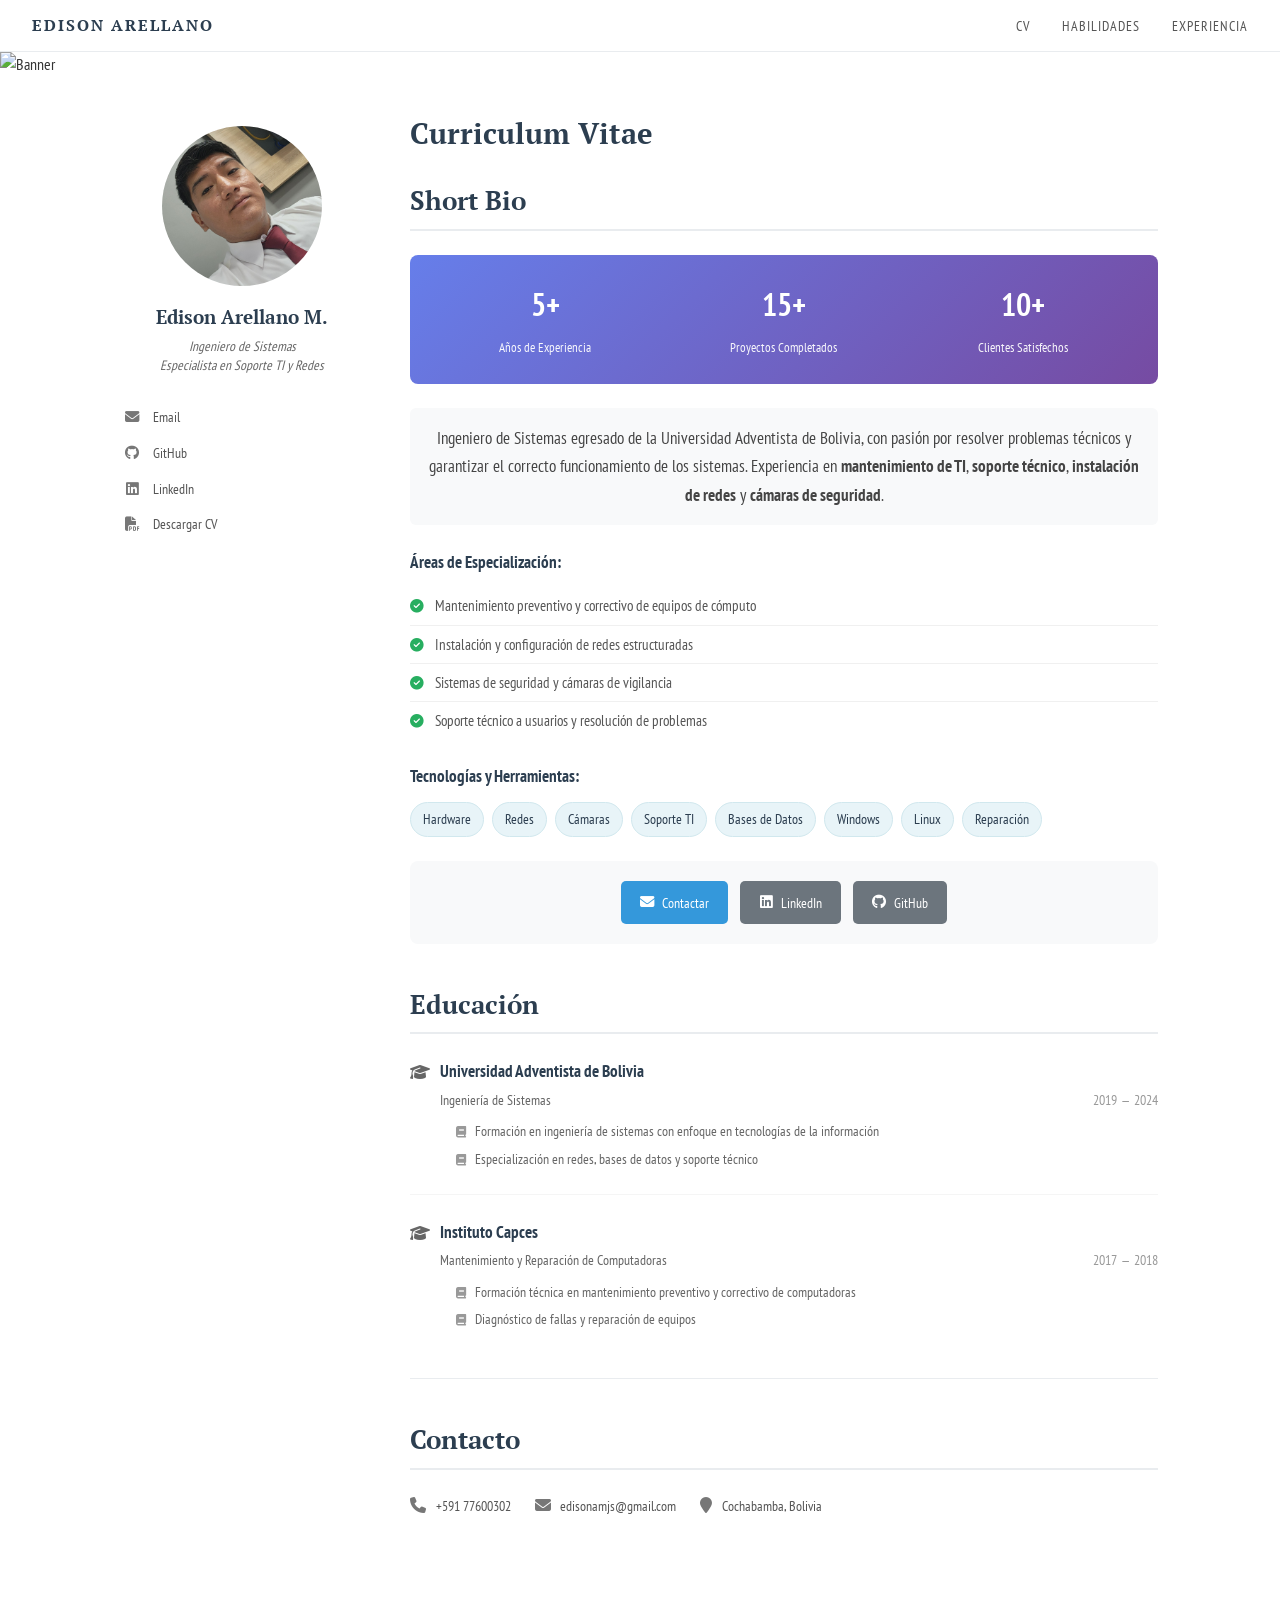
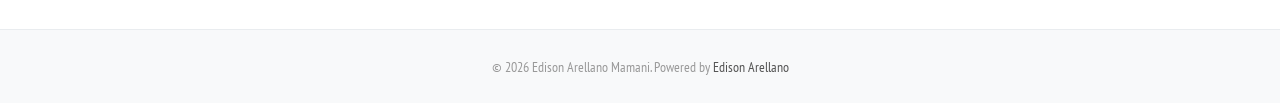
==== commit d14726b7: "fix: corregir iconos GitHub y LinkedIn con fa-brands - Iconos de marcas ahora usan fab (fa-brands) -" ====
--- a/index.html
+++ b/index.html
@@ -80,16 +80,16 @@
             <p><em>Ingeniero de Sistemas<br>Especialista en Soporte TI y Redes</em></p>
             
             <a href="mailto:edisonamjs@gmail.com" class="author-social" target="_blank">
-                <i class="fa fa-envelope"></i> Email
+                <i class="fas fa-envelope"></i> Email
             </a>
             <a href="https://github.com/edisondb" class="author-social" target="_blank">
-                <i class="fa fa-github"></i> GitHub
+                <i class="fab fa-github"></i> GitHub
             </a>
             <a href="https://www.linkedin.com/in/edison-arellano-0ba27439a" class="author-social" target="_blank">
-                <i class="fa fa-linkedin"></i> LinkedIn
+                <i class="fab fa-linkedin"></i> LinkedIn
             </a>
             <a href="assets/files/CV-Edison-Arellano.pdf" download class="author-social">
-                <i class="fa fa-file-pdf"></i> Descargar CV
+                <i class="fas fa-file-pdf"></i> Descargar CV
             </a>
         </div>
 
@@ -151,13 +151,13 @@
                     <div class="cta-section">
                         <div class="contact-buttons">
                             <a href="mailto:edisonamjs@gmail.com" class="btn btn-primary">
-                                <i class="fa fa-envelope"></i> Contactar
+                                <i class="fas fa-envelope"></i> Contactar
                             </a>
                             <a href="https://linkedin.com/in/edison-arellano-0ba27439a" class="btn btn-secondary" target="_blank">
-                                <i class="fa fa-linkedin"></i> LinkedIn
+                                <i class="fab fa-linkedin"></i> LinkedIn
                             </a>
                             <a href="https://github.com/edisondb" class="btn btn-secondary" target="_blank">
-                                <i class="fa fa-github"></i> GitHub
+                                <i class="fab fa-github"></i> GitHub
                             </a>
                         </div>
                     </div>
